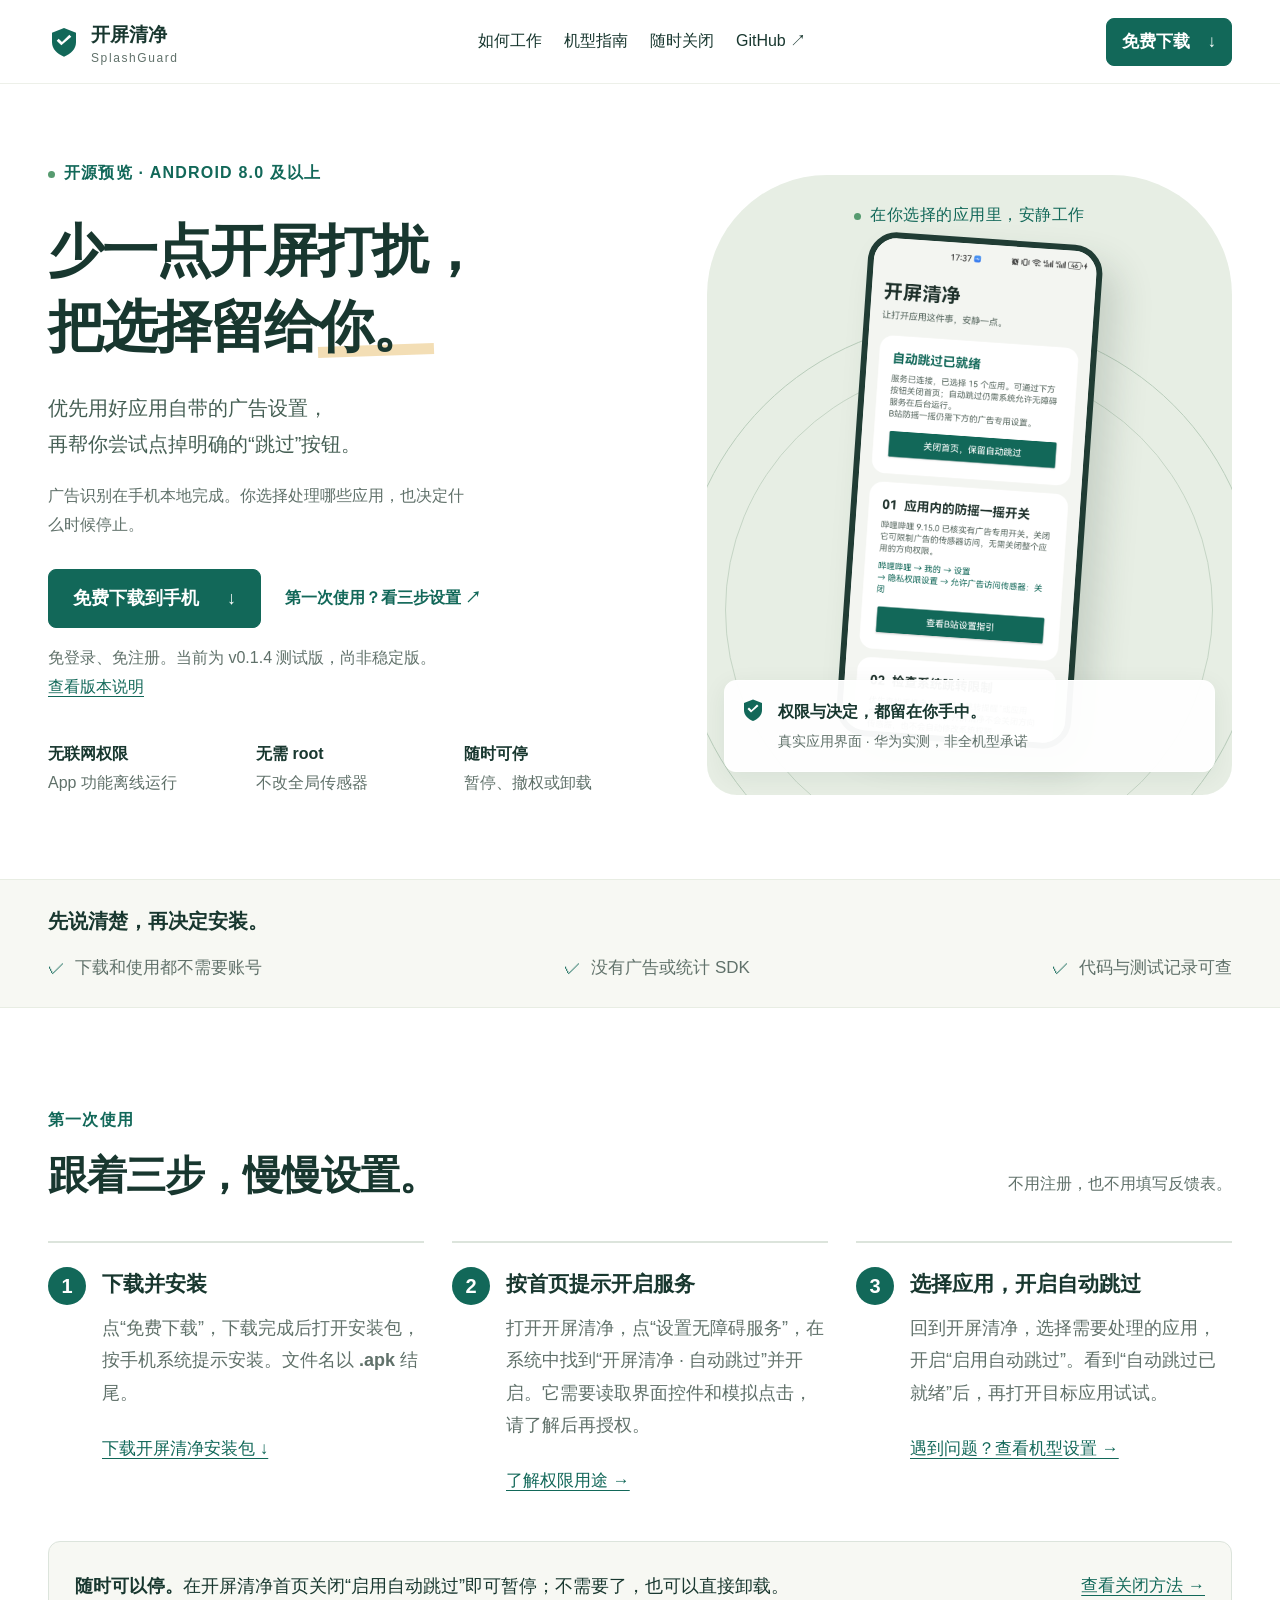
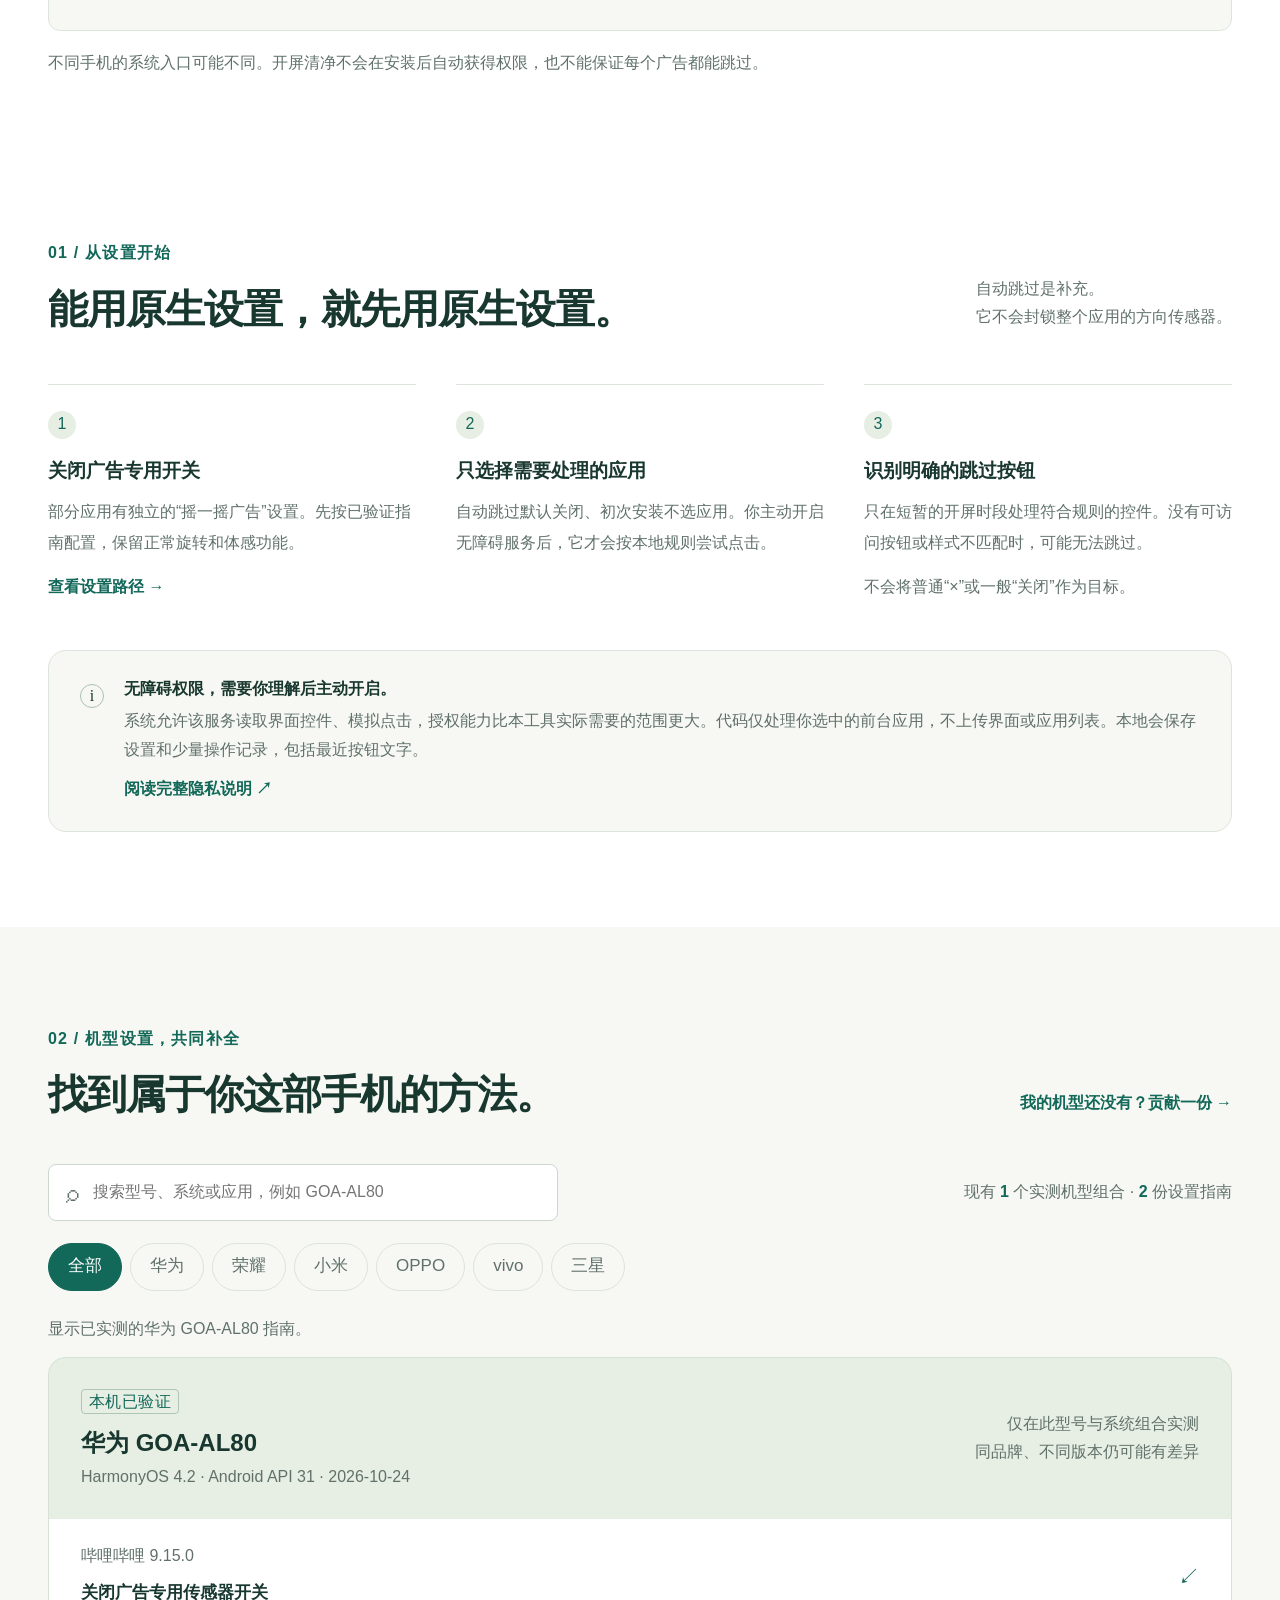
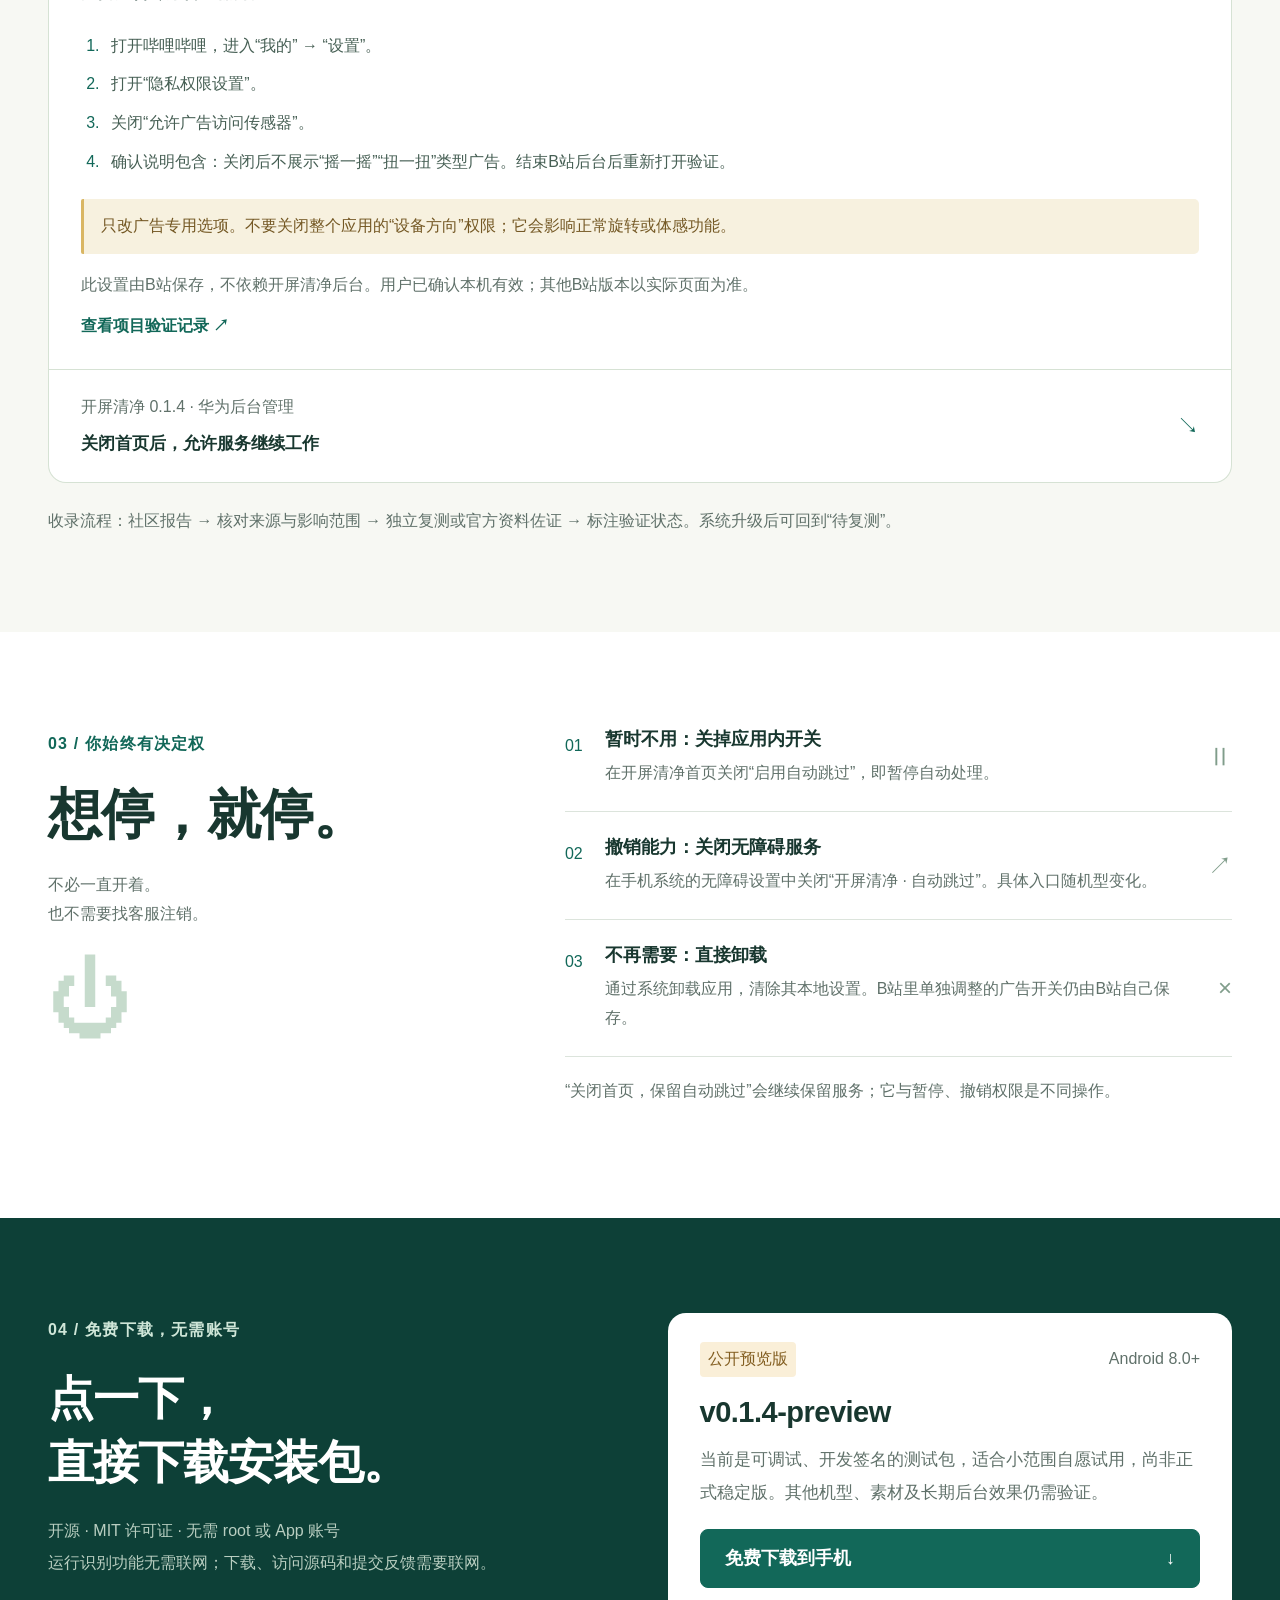
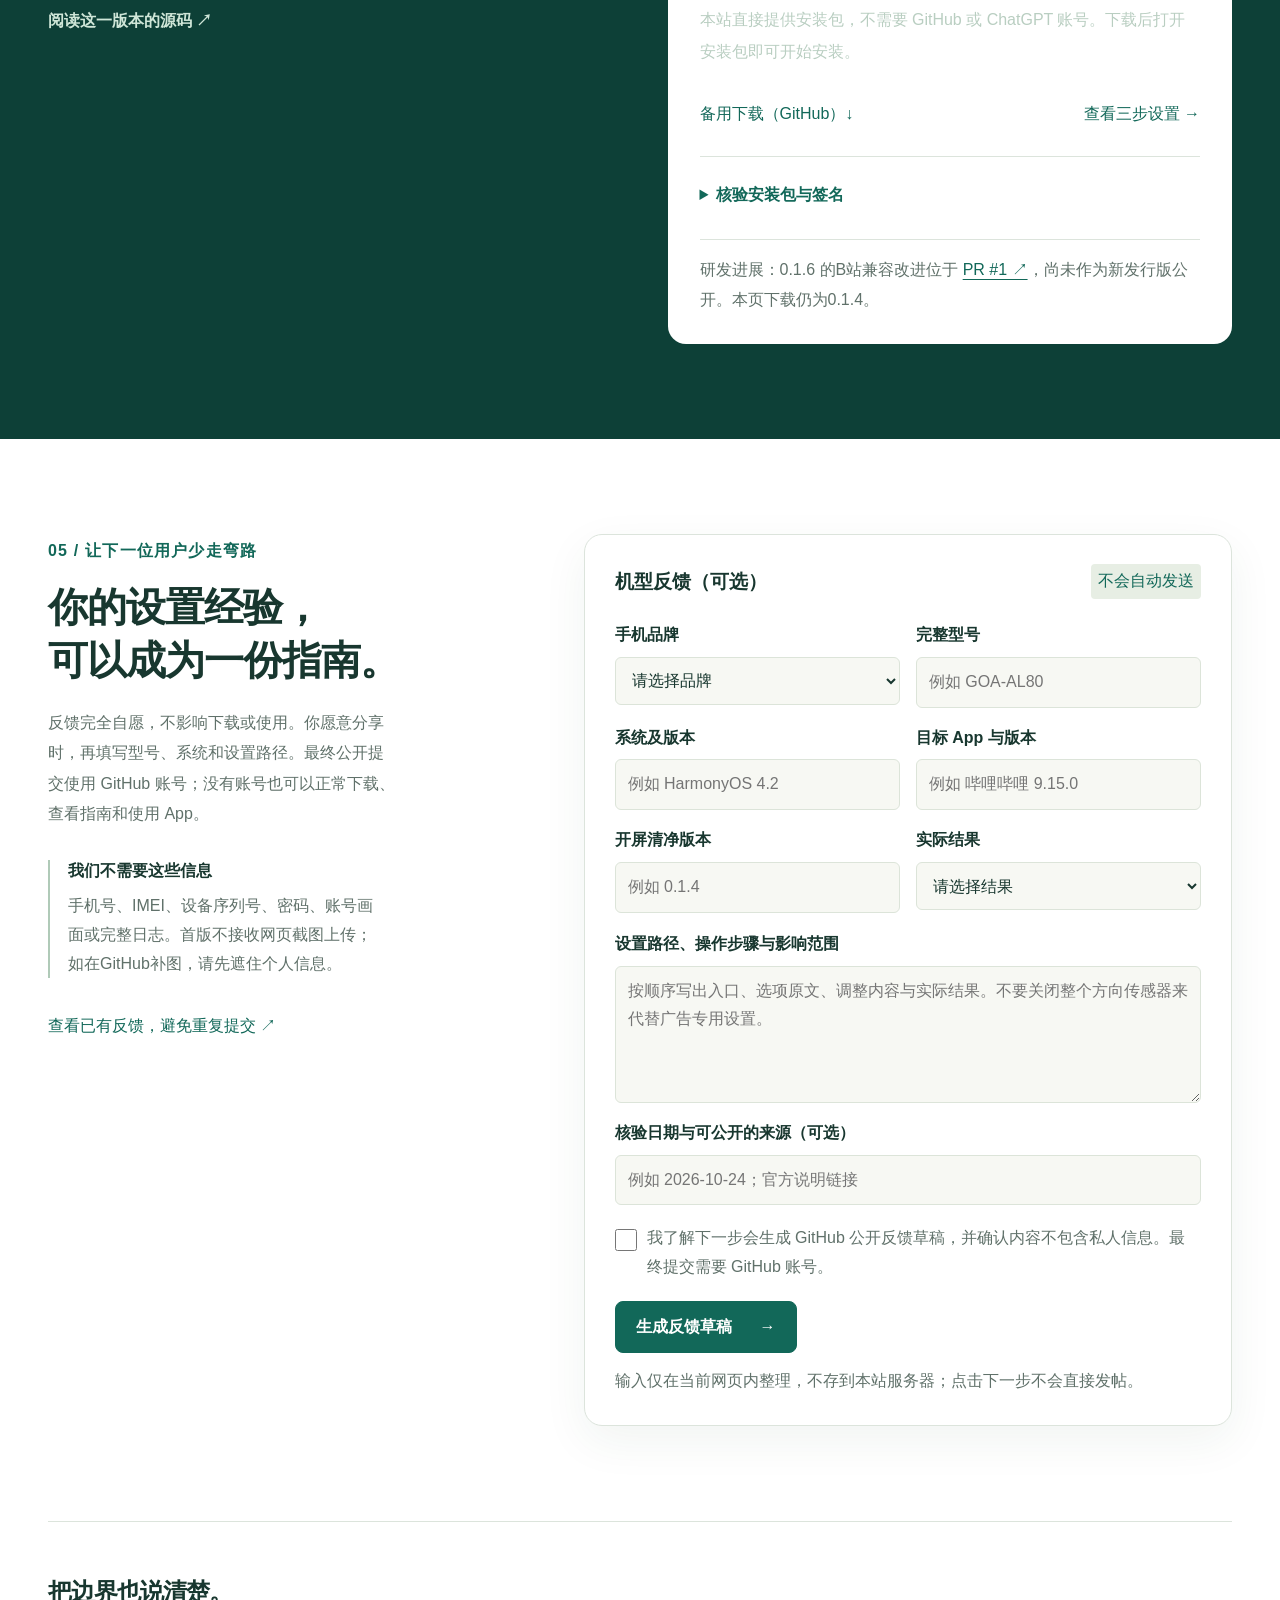
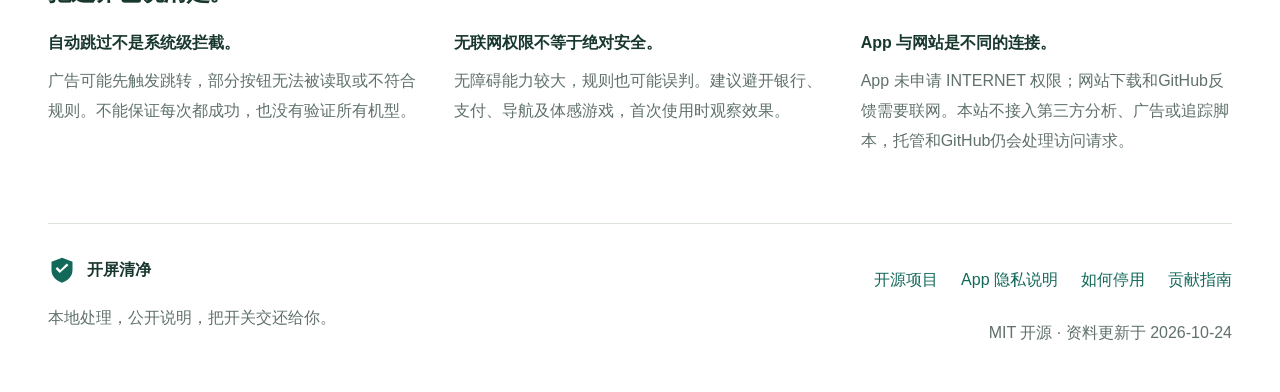
==== splashguard/index.html @ 08594da9 "Add SplashGuard download site with direct APK download" ====
<!doctype html>
<html lang="zh-CN">
<head>
  <meta charset="utf-8">
  <meta name="viewport" content="width=device-width, initial-scale=1">
  <link rel="canonical" href="https://zhengxiuyuanustc-cmd.github.io/xiuyuanzheng.github.io/splashguard/">
  <meta property="og:url" content="https://zhengxiuyuanustc-cmd.github.io/xiuyuanzheng.github.io/splashguard/">
  <meta name="theme-color" content="#126859">

  <meta property="og:title" content="开屏清净 · 少一点开屏打扰">
  <meta name="description" content="开屏清净 SplashGuard：本地运行的开源 Android 开屏广告辅助工具。下载预览版，查看权限和停用方式，分享经过验证的机型设置方法。">
  <meta http-equiv="Content-Security-Policy" content="default-src 'self'; script-src 'self'; style-src 'self'; img-src 'self' data:; connect-src 'none'; form-action 'none'; base-uri 'none'; object-src 'none'">
  <title>开屏清净 · 少一点开屏打扰</title>
  <link rel="icon" href="assets/shield.svg" type="image/svg+xml">
  <link rel="stylesheet" href="styles.css">
  <script src="app.js" defer></script>
</head>
<body>
  <a class="skip-link" href="#main">跳到正文</a>
  <header class="header">
    <a class="brand" href="#" aria-label="开屏清净首页"><img src="assets/shield.svg" width="32" height="32" alt=""><span>开屏清净<small>SplashGuard</small></span></a>
    <nav aria-label="主导航"><a href="#how">如何工作</a><a href="#guides">机型指南</a><a href="#control">随时关闭</a><a href="https://github.com/zhengxiuyuanustc-cmd/SplashGuard" target="_blank" rel="noopener noreferrer">GitHub ↗</a></nav>
    <a class="button small" href="downloads/SplashGuard-0.1.4-preview.apk" download>免费下载 <span aria-hidden="true">↓</span></a>
  </header>
  <main id="main">
    <section class="hero wrap" aria-labelledby="hero-title">
      <div class="hero-copy">
        <span class="eyebrow"><span class="live-dot"></span>开源预览 · Android 8.0 及以上</span>
        <h1 id="hero-title">少一点开屏打扰，<br>把选择留给<span class="underline">你。</span></h1>
        <p class="lead">优先用好应用自带的广告设置，<br class="desktop-break">再帮你尝试点掉明确的“跳过”按钮。</p>
        <p class="hero-note">广告识别在手机本地完成。你选择处理哪些应用，也决定什么时候停止。</p>
        <div class="actions"><a class="button" href="downloads/SplashGuard-0.1.4-preview.apk" download>免费下载到手机 <span aria-hidden="true">↓</span></a><a class="text-link" href="#start">第一次使用？看三步设置 <span aria-hidden="true">↗</span></a></div>
        <p class="download-simple-note">免登录、免注册。当前为 v0.1.4 测试版，尚非稳定版。<a href="#download">查看版本说明</a></p><div class="hero-proof"><span><b>无联网权限</b>App 功能离线运行</span><span><b>无需 root</b>不改全局传感器</span><span><b>随时可停</b>暂停、撤权或卸载</span></div>
      </div>
      <div class="hero-visual">
        <div class="visual-orbit" aria-hidden="true"></div>
        <div class="visual-label"><span class="live-dot"></span>在你选择的应用里，安静工作</div>
        <div class="phone"><img src="assets/app-home.png" width="1200" height="2652" alt="开屏清净0.1.4实机首页，显示自动跳过已就绪，以及关闭首页、保留自动跳过按钮" fetchpriority="high"></div>
        <div class="visual-caption"><img src="assets/shield.svg" width="24" height="24" alt=""><div><b>权限与决定，都留在你手中。</b><span>真实应用界面 · 华为实测，非全机型承诺</span></div></div>
      </div>
    </section>

    <section class="intro-strip"><div class="wrap strip-inner"><p>先说清楚，再决定安装。</p><span>下载和使用都不需要账号</span><span>没有广告或统计 SDK</span><span>代码与测试记录可查</span></div></section>


    <section id="start" class="section wrap quick-start" aria-labelledby="start-title">
      <div class="section-head"><div><span class="eyebrow">第一次使用</span><h2 id="start-title">跟着三步，慢慢设置。</h2></div><p>不用注册，也不用填写反馈表。</p></div>
      <ol class="start-steps">
        <li><span class="start-number" aria-hidden="true">1</span><div><h3>下载并安装</h3><p>点“免费下载”，下载完成后打开安装包，按手机系统提示安装。文件名以 <strong>.apk</strong> 结尾。</p><a href="downloads/SplashGuard-0.1.4-preview.apk" download>下载开屏清净安装包 ↓</a></div></li>
        <li><span class="start-number" aria-hidden="true">2</span><div><h3>按首页提示开启服务</h3><p>打开开屏清净，点“设置无障碍服务”，在系统中找到“开屏清净 · 自动跳过”并开启。它需要读取界面控件和模拟点击，请了解后再授权。</p><a href="#how">了解权限用途 →</a></div></li>
        <li><span class="start-number" aria-hidden="true">3</span><div><h3>选择应用，开启自动跳过</h3><p>回到开屏清净，选择需要处理的应用，开启“启用自动跳过”。看到“自动跳过已就绪”后，再打开目标应用试试。</p><a href="#guides">遇到问题？查看机型设置 →</a></div></li>
      </ol>
      <div class="start-help"><p><b>随时可以停。</b>在开屏清净首页关闭“启用自动跳过”即可暂停；不需要了，也可以直接卸载。</p><a href="#control">查看关闭方法 →</a></div>
      <p class="subtle">不同手机的系统入口可能不同。开屏清净不会在安装后自动获得权限，也不能保证每个广告都能跳过。</p>
    </section>

    <section id="how" class="section wrap" aria-labelledby="how-title">
      <div class="section-head"><div><span class="eyebrow">01 / 从设置开始</span><h2 id="how-title">能用原生设置，就先用原生设置。</h2></div><p>自动跳过是补充。<br>它不会封锁整个应用的方向传感器。</p></div>
      <div class="steps">
        <article><span class="step-number">1</span><h3>关闭广告专用开关</h3><p>部分应用有独立的“摇一摇广告”设置。先按已验证指南配置，保留正常旋转和体感功能。</p><a href="#guides">查看设置路径 →</a></article>
        <article><span class="step-number">2</span><h3>只选择需要处理的应用</h3><p>自动跳过默认关闭、初次安装不选应用。你主动开启无障碍服务后，它才会按本地规则尝试点击。</p></article>
        <article><span class="step-number">3</span><h3>识别明确的跳过按钮</h3><p>只在短暂的开屏时段处理符合规则的控件。没有可访问按钮或样式不匹配时，可能无法跳过。</p><span class="subtle">不会将普通“×”或一般“关闭”作为目标。</span></article>
      </div>
      <div class="permission-note"><span class="note-symbol" aria-hidden="true">i</span><div><h3>无障碍权限，需要你理解后主动开启。</h3><p>系统允许该服务读取界面控件、模拟点击，授权能力比本工具实际需要的范围更大。代码仅处理你选中的前台应用，不上传界面或应用列表。本地会保存设置和少量操作记录，包括最近按钮文字。</p><a href="https://github.com/zhengxiuyuanustc-cmd/SplashGuard/blob/v0.1.4-preview/PRIVACY.md" target="_blank" rel="noopener noreferrer">阅读完整隐私说明 ↗</a></div></div>
    </section>

    <section id="guides" class="guide-section section" aria-labelledby="guide-title"><div class="wrap">
      <div class="section-head"><div><span class="eyebrow">02 / 机型设置，共同补全</span><h2 id="guide-title">找到属于你这部手机的方法。</h2></div><a class="text-link" href="#contribute">我的机型还没有？贡献一份 →</a></div>
      <div class="guide-toolbar"><label class="search"><span aria-hidden="true">⌕</span><input id="guide-search" type="search" placeholder="搜索型号、系统或应用，例如 GOA-AL80" aria-label="搜索机型指南"></label><span class="guide-count">现有 <b>1</b> 个实测机型组合 · <b>2</b> 份设置指南</span></div>
      <div class="brand-filters" role="group" aria-label="按品牌筛选"><button class="filter active" type="button" data-brand="全部" aria-pressed="true">全部</button><button class="filter" type="button" data-brand="华为" aria-pressed="false">华为</button><button class="filter" type="button" data-brand="荣耀" aria-pressed="false">荣耀</button><button class="filter" type="button" data-brand="小米" aria-pressed="false">小米</button><button class="filter" type="button" data-brand="OPPO" aria-pressed="false">OPPO</button><button class="filter" type="button" data-brand="vivo" aria-pressed="false">vivo</button><button class="filter" type="button" data-brand="三星" aria-pressed="false">三星</button></div>
      <p id="guide-status" class="result-status" aria-live="polite">显示已实测的华为 GOA-AL80 指南。</p>
      <div id="guide-results">
        <div class="device-header"><div><span class="verified">本机已验证</span><h3>华为 GOA-AL80</h3><p>HarmonyOS 4.2 · Android API 31 · 2026-10-24</p></div><span class="device-note">仅在此型号与系统组合实测<br>同品牌、不同版本仍可能有差异</span></div>
        <details class="guide" open><summary><span><small>哔哩哔哩 9.15.0</small><b>关闭广告专用传感器开关</b></span><span class="summary-arrow" aria-hidden="true">↘</span></summary><div class="guide-body"><ol class="path-list"><li>打开哔哩哔哩，进入“我的” → “设置”。</li><li>打开“隐私权限设置”。</li><li>关闭“允许广告访问传感器”。</li><li>确认说明包含：关闭后不展示“摇一摇”“扭一扭”类型广告。结束B站后台后重新打开验证。</li></ol><div class="guide-tip">只改广告专用选项。不要关闭整个应用的“设备方向”权限；它会影响正常旋转或体感功能。</div><p class="subtle">此设置由B站保存，不依赖开屏清净后台。用户已确认本机有效；其他B站版本以实际页面为准。</p><a href="https://github.com/zhengxiuyuanustc-cmd/SplashGuard/blob/v0.1.4-preview/TESTING.md" target="_blank" rel="noopener noreferrer">查看项目验证记录 ↗</a></div></details>
        <details class="guide"><summary><span><small>开屏清净 0.1.4 · 华为后台管理</small><b>关闭首页后，允许服务继续工作</b></span><span class="summary-arrow" aria-hidden="true">↘</span></summary><div class="guide-body"><ol class="path-list"><li>在系统设置搜索“应用启动管理”（英文系统为 Launch manager）。</li><li>找到“开屏清净”，关闭“自动管理”。</li><li>同时允许“自启动”“关联启动”“后台活动”，保存。</li><li>返回开屏清净，确认无障碍服务已连接、已选应用，显示“自动跳过已就绪”。</li><li>使用“关闭首页，保留自动跳过”，再打开目标应用实测。</li></ol><div class="guide-tip">仅针对开屏清净调整。打开设置页面不代表配置完成；请检查状态并实际验证。</div><p class="subtle">本机已有划掉卡片后的知乎广告提前跳过记录。强行停止、一键清理、重启、长期省电及其他机型不在此结论内。系统关闭了无障碍服务后，需要本人重新开启。</p><a href="https://consumer.huawei.com/cn/support/content/zh-cn00410039/" target="_blank" rel="noopener noreferrer">华为官方后台说明 ↗</a></div></details>
      </div>
      <div id="guide-empty" class="empty-state" hidden><div class="empty-mark" aria-hidden="true">＋</div><h3>这部手机的指南，正在征集中。</h3><p>仍可免登录下载试用，设置入口可能不同。目前没有匹配的已复核记录；有经验的用户可以自愿分享方法。</p><a id="empty-contribute" class="button secondary" href="#contribute">分享我的设置方法 →</a></div>
      <p class="guide-legend">收录流程：社区报告 → 核对来源与影响范围 → 独立复测或官方资料佐证 → 标注验证状态。系统升级后可回到“待复测”。</p>
    </div></section>

    <section id="control" class="section wrap control-section" aria-labelledby="control-title"><div class="control-heading"><span class="eyebrow">03 / 你始终有决定权</span><h2 id="control-title">想停，就停。</h2><p>不必一直开着。<br>也不需要找客服注销。</p><span class="control-symbol" aria-hidden="true">⏻</span></div><div class="control-rows"><article><span>01</span><div><h3>暂时不用：关掉应用内开关</h3><p>在开屏清净首页关闭“启用自动跳过”，即暂停自动处理。</p></div><b aria-hidden="true">Ⅱ</b></article><article><span>02</span><div><h3>撤销能力：关闭无障碍服务</h3><p>在手机系统的无障碍设置中关闭“开屏清净 · 自动跳过”。具体入口随机型变化。</p></div><b aria-hidden="true">↗</b></article><article><span>03</span><div><h3>不再需要：直接卸载</h3><p>通过系统卸载应用，清除其本地设置。B站里单独调整的广告开关仍由B站自己保存。</p></div><b aria-hidden="true">×</b></article><p class="subtle">“关闭首页，保留自动跳过”会继续保留服务；它与暂停、撤销权限是不同操作。</p></div></section>

    <section id="download" class="section download-section"><div class="wrap download-layout"><div><span class="eyebrow light">04 / 免费下载，无需账号</span><h2>点一下，<br>直接下载安装包。</h2><p>开源 · MIT 许可证 · 无需 root 或 App 账号<br>运行识别功能无需联网；下载、访问源码和提交反馈需要联网。</p><a class="text-link light" href="https://github.com/zhengxiuyuanustc-cmd/SplashGuard/tree/v0.1.4-preview" target="_blank" rel="noopener noreferrer">阅读这一版本的源码 ↗</a></div><div class="download-panel"><div class="version-line"><span class="preview-badge">公开预览版</span><span>Android 8.0+</span></div><h3>v0.1.4-preview</h3><p class="release-warning">当前是可调试、开发签名的测试包，适合小范围自愿试用，尚非正式稳定版。其他机型、素材及长期后台效果仍需验证。</p><a class="button download-button" href="downloads/SplashGuard-0.1.4-preview.apk" download>免费下载到手机 <span aria-hidden="true">↓</span></a><p class="direct-download-note">本站直接提供安装包，不需要 GitHub 或 ChatGPT 账号。下载后打开安装包即可开始安装。</p><div class="download-links"><a href="https://github.com/zhengxiuyuanustc-cmd/SplashGuard/releases/download/v0.1.4-preview/SplashGuard-0.1.4-preview.apk">备用下载（GitHub）↓</a><a href="#start">查看三步设置 →</a></div><details class="hash-details"><summary>核验安装包与签名</summary><p>APK SHA-256</p><code id="apk-hash">873cdc37097de7cd39531aacda0cc4e3d06083d6a3cc9f2721e5320e968cb553</code><button class="copy-link" id="copy-hash" type="button">复制 APK 校验值</button><p>开发签名证书 SHA-256 指纹</p><code>48bba90fb630f2b95d30fe7d3420dd7e884fefbaac842f0416424ba42d2517c4</code><p class="subtle">校验值用于确认文件一致，不是安全认证。本站安装包与项目GitHub发行附件完全一致。<a href="downloads/SHA256SUMS.txt" download>下载校验文件</a>。</p></details><p class="release-progress">研发进展：0.1.6 的B站兼容改进位于 <a href="https://github.com/zhengxiuyuanustc-cmd/SplashGuard/pull/1" target="_blank" rel="noopener noreferrer">PR #1 ↗</a>，尚未作为新发行版公开。本页下载仍为0.1.4。</p></div></div></section>

    <section id="contribute" class="section wrap contribute-section"><div class="contribute-intro"><span class="eyebrow">05 / 让下一位用户少走弯路</span><h2>你的设置经验，<br>可以成为一份指南。</h2><p>反馈完全自愿，不影响下载或使用。你愿意分享时，再填写型号、系统和设置路径。最终公开提交使用 GitHub 账号；没有账号也可以正常下载、查看指南和使用 App。</p><div class="contribution-boundary"><h3>我们不需要这些信息</h3><p>手机号、IMEI、设备序列号、密码、账号画面或完整日志。首版不接收网页截图上传；如在GitHub补图，请先遮住个人信息。</p></div><a href="https://github.com/zhengxiuyuanustc-cmd/SplashGuard/issues" target="_blank" rel="noopener noreferrer">查看已有反馈，避免重复提交 ↗</a></div><form id="contribution-form" class="contribution-form"><div class="form-top"><h3>机型反馈（可选）</h3><span>不会自动发送</span></div><div class="form-grid"><label>手机品牌<select name="brand" id="contribution-brand" required><option value="">请选择品牌</option><option>华为</option><option>荣耀</option><option>小米</option><option>OPPO</option><option>vivo</option><option>三星</option><option>其他</option></select></label><label>完整型号<input name="model" maxlength="80" placeholder="例如 GOA-AL80" required></label><label>系统及版本<input name="system" maxlength="100" placeholder="例如 HarmonyOS 4.2" required></label><label>目标 App 与版本<input name="target" maxlength="120" placeholder="例如 哔哩哔哩 9.15.0" required></label><label>开屏清净版本<input name="version" maxlength="40" placeholder="例如 0.1.4" required></label><label>实际结果<select name="result" required><option value="">请选择结果</option><option>已出现广告，提前自动跳过</option><option>已出现广告，未自动跳过</option><option>未出现广告，效果待验证</option><option>仅核对了设置入口</option><option>开启或后台运行遇到问题</option></select></label></div><label>设置路径、操作步骤与影响范围<textarea name="steps" rows="4" maxlength="1800" placeholder="按顺序写出入口、选项原文、调整内容与实际结果。不要关闭整个方向传感器来代替广告专用设置。" required></textarea></label><label>核验日期与可公开的来源（可选）<input name="source" maxlength="500" placeholder="例如 2026-10-24；官方说明链接"></label><label class="check-label"><input type="checkbox" name="consent" required><span>我了解下一步会生成 GitHub 公开反馈草稿，并确认内容不包含私人信息。最终提交需要 GitHub 账号。</span></label><button class="button" type="submit">生成反馈草稿 <span aria-hidden="true">→</span></button><p class="subtle">输入仅在当前网页内整理，不存到本站服务器；点击下一步不会直接发帖。</p><div id="draft-result" class="draft-result" hidden><h4>草稿已生成，请先检查。</h4><textarea id="draft-text" rows="9" readonly aria-label="生成的反馈草稿"></textarea><div class="actions"><button id="copy-draft" class="button secondary" type="button">复制草稿</button><a id="github-draft" class="text-link" target="_blank" rel="noopener noreferrer">前往 GitHub 预览并提交 ↗</a></div><p class="subtle" id="draft-transport-note">生成草稿只在本页进行。点击前往GitHub时，草稿会随链接发送给GitHub，并可能保留在浏览历史；只有在GitHub确认提交后，才发布为公开Issue。社区报告需经复核才收录为本站指南。</p></div></form></section>

    <section class="wrap limits-section"><h2>把边界也说清楚。</h2><div class="limits-grid"><p><b>自动跳过不是系统级拦截。</b>广告可能先触发跳转，部分按钮无法被读取或不符合规则。不能保证每次都成功，也没有验证所有机型。</p><p><b>无联网权限不等于绝对安全。</b>无障碍能力较大，规则也可能误判。建议避开银行、支付、导航及体感游戏，首次使用时观察效果。</p><p><b>App 与网站是不同的连接。</b>App 未申请 INTERNET 权限；网站下载和GitHub反馈需要联网。本站不接入第三方分析、广告或追踪脚本，托管和GitHub仍会处理访问请求。</p></div></section>
  </main>
  <footer class="footer wrap"><div><a class="brand" href="#"><img src="assets/shield.svg" width="28" height="28" alt=""><span>开屏清净</span></a><p>本地处理，公开说明，把开关交还给你。</p></div><div class="footer-links"><a href="https://github.com/zhengxiuyuanustc-cmd/SplashGuard" target="_blank" rel="noopener noreferrer">开源项目</a><a href="https://github.com/zhengxiuyuanustc-cmd/SplashGuard/blob/v0.1.4-preview/PRIVACY.md" target="_blank" rel="noopener noreferrer">App 隐私说明</a><a href="#control">如何停用</a><a href="#contribute">贡献指南</a><small>MIT 开源 · 资料更新于 2026-10-24</small></div></footer>
  <div id="toast" class="toast" role="status" aria-live="polite"></div>
</body>
</html>
---- splashguard/styles.css ----
@charset "UTF-8";
:root{--ink:#18372f;--muted:#60716a;--green:#126859;--forest:#0d4037;--cream:#f7f8f3;--line:#dce4dc;--mint:#e7eee4;--orange:#edb85c;--radius:18px;--shadow:0 20px 65px #0a3b2520}
*{box-sizing:border-box}html{scroll-behavior:smooth;scroll-padding-top:100px}body{margin:0;color:var(--ink);background:#fff;font:18px/1.8 -apple-system,BlinkMacSystemFont,"Segoe UI","Microsoft YaHei",sans-serif;-webkit-font-smoothing:antialiased}a{color:var(--green);text-underline-offset:4px}button,input,select,textarea{font:inherit}button,a,input,textarea,select{-webkit-tap-highlight-color:transparent}button{cursor:pointer}img{display:block;max-width:100%;height:auto}h1,h2,h3,h4,p{margin-top:0}h1,h2,h3,h4{line-height:1.35}h1{font-size:clamp(36px,4.4vw,62px);font-weight:750;letter-spacing:-2px;margin:25px 0}h2{font-size:clamp(28px,3.1vw,40px);letter-spacing:-1px;margin:14px 0 20px}h3{font-size:20px;margin:10px 0 14px}p{margin-bottom:18px}.wrap{max-width:1200px;width:calc(100% - 96px);margin-inline:auto}.section{padding-block:95px}.eyebrow{font-size:16px;font-weight:650;letter-spacing:1.2px;text-transform:uppercase;color:var(--green)}.light{color:#cfe6d8!important}.subtle{color:var(--muted);font-size:16px;line-height:1.8}.button{display:inline-flex;align-items:center;justify-content:center;gap:28px;background:var(--green);color:white;border:1px solid var(--green);padding:14px 24px;border-radius:8px;text-decoration:none;font-weight:650;line-height:1.6;transition:background .18s,transform .18s}.button:hover{background:var(--forest);transform:translateY(-1px)}.button.small{padding:9px 15px;font-size:16px;gap:18px}.button.secondary{background:transparent;color:var(--green);border-color:#adc6b9}.button.secondary:hover{background:#eaf2eb}.text-link{font-size:16px;font-weight:600;text-decoration:none}.text-link:hover{text-decoration:underline}.actions{display:flex;align-items:center;gap:24px;flex-wrap:wrap}.skip-link{position:fixed;top:-100px;left:20px;background:white;z-index:100;padding:10px 20px}.skip-link:focus{top:10px}:focus-visible{outline:3px solid var(--orange);outline-offset:4px}section{scroll-margin-top:20px}[hidden]{display:none!important}
.header{height:84px;display:flex;align-items:center;justify-content:space-between;gap:24px;padding-inline:48px;background:#ffffffed;border-bottom:1px solid #edf0e9;position:sticky;top:0;z-index:20;backdrop-filter:blur(16px)}.brand{display:inline-flex;align-items:center;gap:11px;text-decoration:none;color:var(--ink);font-weight:750;font-size:19px;white-space:nowrap}.brand small{display:block;font-size:16px;font-weight:500;letter-spacing:1.6px;line-height:1.1;color:var(--muted)}.header nav{display:flex;gap:32px}.header nav a{font-size:16px;color:var(--ink);text-decoration:none}.header nav a:hover{color:var(--green)}
.hero{min-height:750px;padding-block:72px 65px;display:grid;grid-template-columns:1.15fr 1fr;gap:55px;align-items:center}.hero-copy{padding-bottom:16px}.live-dot{display:inline-block;width:7px;height:7px;border-radius:50%;background:#579b70;margin-right:9px}.underline{position:relative;white-space:nowrap;z-index:0}.underline:after{content:"";position:absolute;left:0;bottom:2px;right:-8px;height:11px;background:#e7bd6c80;z-index:-1;transform:rotate(-2deg)}.lead{font-size:20px;line-height:1.8;color:#455f54;margin-bottom:20px}.hero-note{font-size:16px;color:var(--muted);max-width:430px;margin-bottom:29px}.hero-proof{display:flex;gap:29px;margin-top:39px}.hero-proof span{font-size:16px;color:var(--muted);line-height:1.8}.hero-proof b{display:block;color:var(--ink);font-size:16px;white-space:nowrap}.hero-visual{position:relative;min-height:585px;border-radius:120px 120px 30px 30px;background:var(--mint);display:flex;align-items:flex-start;justify-content:center;isolation:isolate;overflow:hidden}.visual-orbit{position:absolute;width:580px;height:580px;border:1px solid #b9cdbb;border-radius:50%;top:145px;left:50%;transform:translateX(-50%);z-index:-1}.visual-orbit:after{content:"";position:absolute;inset:45px;border:1px solid #c5d5c5;border-radius:50%}.visual-label{position:absolute;top:26px;left:0;right:0;text-align:center;font-size:16px;letter-spacing:.5px;color:var(--green)}.phone{width:235px;margin-top:63px;transform:rotate(4deg);border:6px solid #203c34;border-radius:29px;overflow:hidden;box-shadow:18px 18px 35px #2843362b;background:#f3f5f1}.phone img{width:100%;height:auto}.visual-caption{position:absolute;bottom:23px;left:17px;right:17px;background:#fffffff5;box-shadow:0 6px 24px #123c3012;padding:17px 16px;border:1px solid #fff;display:flex;align-items:center;gap:13px;border-radius:12px}.visual-caption b{font-size:16px;display:block}.visual-caption span{font-size:16px;color:var(--muted);display:block;margin-top:2px}.intro-strip{background:var(--cream);border-block:1px solid #e8ede3}.strip-inner{display:flex;align-items:center;justify-content:space-between;gap:25px;padding-block:23px}.strip-inner p{font-size:16px;font-weight:650;margin:0}.strip-inner>span{font-size:16px;color:var(--muted)}.strip-inner>span:before{content:"✓";color:var(--green);margin-right:10px}
.section-head{display:flex;justify-content:space-between;align-items:flex-end;gap:40px;margin-bottom:33px}.section-head h2{margin-bottom:0}.section-head>p{color:var(--muted);font-size:16px;margin:0 0 4px;flex-shrink:0}.section-head>.text-link{margin-bottom:4px}.steps{display:grid;grid-template-columns:repeat(3,1fr);gap:40px;margin:48px 0}.steps article{border-top:1px solid var(--line);padding-top:22px}.step-number{font-size:16px;color:var(--green);background:var(--mint);border-radius:50%;width:28px;height:28px;display:inline-flex;align-items:center;justify-content:center}.steps h3{margin-top:18px;font-size:19px}.steps p{font-size:16px;color:var(--muted);line-height:1.9;margin-bottom:12px}.steps a,.permission-note a{font-size:16px;text-decoration:none;font-weight:600}.permission-note{display:flex;gap:20px;padding:27px 31px;border:1px solid var(--line);border-radius:var(--radius);background:var(--cream)}.note-symbol{display:flex;align-items:center;justify-content:center;font-family:Georgia,serif;border:1px solid #a9c0b2;border-radius:50%;height:24px;min-width:24px;margin-top:6px;font-size:16px}.permission-note h3{font-size:16px;margin:0 0 7px}.permission-note p{font-size:16px;color:var(--muted);margin-bottom:7px}
.guide-section{background:var(--cream)}.guide-toolbar{display:flex;align-items:center;justify-content:space-between;gap:30px;margin-top:42px}.search{display:flex;align-items:center;gap:12px;background:#fff;border:1px solid #cbd8ce;border-radius:8px;padding:12px 17px;width:510px;max-width:100%}.search>span{font-size:25px;line-height:1;color:var(--muted)}.search input{border:0;background:none;min-width:0;width:100%;outline:none;font-size:16px;color:var(--ink)}.guide-count{font-size:16px;color:var(--muted)}.guide-count b{color:var(--green)}.brand-filters{display:flex;gap:8px;flex-wrap:wrap;margin:22px 0 24px}.filter{border:1px solid #dce4dc;border-radius:30px;background:transparent;padding:6px 19px;font-size:16px;color:var(--muted)}.filter.active{background:var(--green);border-color:var(--green);color:white}.filter:not(.active):hover{background:#e3ebe0}.result-status{font-size:16px;color:var(--muted);margin:0 0 13px}.device-header{background:var(--mint);padding:27px 32px;border-radius:var(--radius) var(--radius) 0 0;display:flex;justify-content:space-between;align-items:center;gap:24px;border:1px solid #d6e2d4;border-bottom:none}.verified{font-size:16px;letter-spacing:.4px;color:var(--green);border:1px solid #aec7b2;border-radius:4px;padding:3px 7px}.device-header h3{margin:10px 0 4px;font-size:24px}.device-header p{margin:0;font-size:16px;color:var(--muted)}.device-note{font-size:16px;color:var(--muted);text-align:right}.guide{background:white;border:1px solid #d6e2d4;border-top:0}.guide:last-child{border-radius:0 0 var(--radius) var(--radius);overflow:hidden}.guide summary{display:flex;justify-content:space-between;gap:20px;align-items:center;padding:23px 32px;list-style:none;cursor:pointer}.guide summary::-webkit-details-marker{display:none}.guide summary small{font-size:16px;color:var(--muted);display:block;margin-bottom:5px}.guide summary b{font-size:17px;font-weight:600}.summary-arrow{font-size:22px;color:var(--green);transition:transform .2s}.guide[open] .summary-arrow{transform:rotate(90deg)}.guide-body{padding:0 32px 27px}.guide-body>a{font-size:16px;font-weight:600;text-decoration:none}.path-list{padding-left:23px;margin:0 0 22px}.path-list li{padding-left:7px;margin-bottom:10px;font-size:16px;color:#465f54}.path-list li::marker{color:var(--green);font-size:16px}.guide-tip{font-size:16px;background:#f7f1df;color:#745824;border-left:3px solid #d9b663;padding:13px 17px;margin:10px 0 17px;border-radius:2px 5px 5px 2px}.guide-body>.subtle{margin-bottom:10px}.guide-legend{margin:23px 0 0;color:var(--muted);font-size:16px;line-height:1.9}.empty-state{text-align:center;background:#fff;border:1px dashed #b9cdbb;border-radius:var(--radius);padding:50px 20px}.empty-mark{color:#91b5a1;font-size:40px;line-height:1;margin-bottom:22px}.empty-state h3{font-size:22px}.empty-state p{font-size:16px;color:var(--muted)}.empty-state .button{font-size:16px;margin-top:10px}
.control-section{display:grid;grid-template-columns:1fr 1.6fr;gap:100px}.control-heading h2{font-size:54px;margin-top:19px}.control-heading p{font-size:16px;color:var(--muted)}.control-symbol{display:block;color:#c6dbcc;font-size:84px;line-height:1;margin-top:29px}.control-rows article{display:flex;align-items:center;gap:22px;border-bottom:1px solid var(--line);padding:23px 0}.control-rows article:first-child{padding-top:0}.control-rows article>span{font-size:16px;color:var(--green);align-self:flex-start;padding-top:5px}.control-rows article>div{flex:1}.control-rows h3{font-size:18px;margin:0 0 8px}.control-rows article p{color:var(--muted);font-size:16px;margin:0}.control-rows article>b{font-size:24px;font-weight:400;color:#809d8b}.control-rows>.subtle{margin-top:20px;font-size:16px}
.download-section{background:var(--forest);color:white}.download-layout{display:grid;grid-template-columns:1fr 1fr;gap:100px;align-items:start}.download-layout>div>h2{font-size:46px;line-height:1.4;margin-block:20px}.download-layout>div>p{font-size:16px;color:#b9cec1;line-height:2;margin-bottom:25px}.download-panel{background:#fff;color:var(--ink);border-radius:var(--radius);padding:29px 32px}.version-line{display:flex;align-items:center;justify-content:space-between;gap:10px;font-size:16px;color:var(--muted)}.preview-badge{font-size:16px;padding:3px 8px;background:#faefd8;color:#825d20;border-radius:4px}.download-panel h3{font-size:29px;letter-spacing:-.5px;margin:16px 0 12px}.download-panel .release-warning{font-size:16px;color:var(--muted);line-height:1.9;margin-bottom:20px}.download-button{width:100%;justify-content:space-between;font-size:16px}.download-links{display:flex;justify-content:space-between;gap:16px;margin-block:14px 19px}.download-links a{font-size:16px;text-decoration:none}.hash-details{border-top:1px solid var(--line);padding-top:14px;font-size:16px}.hash-details summary{cursor:pointer;color:var(--green);font-weight:600}.hash-details p{margin:13px 0 7px}.hash-details code{overflow-wrap:anywhere;line-height:1.8;display:block;background:var(--cream);padding:9px 12px;border-radius:5px;font-size:16px;font-family:Consolas,monospace;color:#456654}.copy-link{border:0;background:none;color:var(--green);text-decoration:underline;font-size:16px;padding:8px 0}.download-panel .release-progress{font-size:16px!important;color:var(--muted)!important;margin:19px 0 0!important;padding-top:15px;border-top:1px solid var(--line);line-height:1.9!important}
.contribute-section{display:grid;grid-template-columns:.82fr 1.18fr;gap:85px;align-items:start}.contribute-intro>p{font-size:16px;color:var(--muted);max-width:350px;line-height:1.9}.contribution-boundary{border-left:2px solid #b0cab8;padding-left:18px;margin:31px 0}.contribution-boundary h3{font-size:16px;margin:0 0 10px}.contribution-boundary p{font-size:16px;color:var(--muted);max-width:310px}.contribute-intro>a{font-size:16px;text-decoration:none}.contribution-form{padding:29px 30px;border:1px solid var(--line);border-radius:var(--radius);background:#fff;box-shadow:0 15px 45px #244d3510}.form-top{display:flex;justify-content:space-between;align-items:center;gap:14px;margin-bottom:22px}.form-top h3{margin:0;font-size:19px}.form-top span{font-size:16px;color:var(--green);background:var(--mint);border-radius:4px;padding:3px 7px;white-space:nowrap}.form-grid{display:grid;grid-template-columns:1fr 1fr;gap:16px}.contribution-form label{display:block;font-size:16px;font-weight:600;margin-bottom:16px}.form-grid label{margin-bottom:0}.form-grid{margin-bottom:17px}.contribution-form input:not([type=checkbox]),.contribution-form select,.contribution-form textarea{display:block;width:100%;margin-top:7px;background:var(--cream);border:1px solid #dce4d9;padding:10px 12px;border-radius:6px;outline:none;font-size:16px;font-weight:400;color:var(--ink);min-width:0}.contribution-form input:focus,.contribution-form textarea:focus,.contribution-form select:focus{border-color:#6f9e85;box-shadow:0 0 0 3px #bad2be50}.contribution-form textarea{resize:vertical;line-height:1.8}.contribution-form .check-label{display:flex;align-items:flex-start;gap:10px;font-weight:400;line-height:1.8;color:var(--muted);margin-block:19px}.check-label input{margin:5px 0 0;width:16px;height:16px;accent-color:var(--green);flex-shrink:0}.contribution-form>.button{font-size:16px;padding:11px 20px}.contribution-form>.subtle{font-size:16px;margin:14px 0 0}.draft-result{margin-top:24px;padding-top:23px;border-top:1px solid var(--line)}.draft-result h4{font-size:16px;margin-bottom:9px}.draft-result .actions{margin-block:15px;gap:17px}.draft-result .button{font-size:16px;padding:9px 13px}.draft-result .text-link{font-size:16px}.draft-result>.subtle{font-size:16px;margin-bottom:0}.limits-section{padding-block:40px 66px;border-top:1px solid var(--line)}.limits-section h2{font-size:24px}.limits-grid{display:grid;grid-template-columns:repeat(3,1fr);gap:35px}.limits-grid p{font-size:16px;line-height:1.9;color:var(--muted);margin:0}.limits-grid b{display:block;color:var(--ink);font-size:16px;margin-bottom:7px}.footer{border-top:1px solid var(--line);padding-block:32px 42px;display:flex;justify-content:space-between;gap:40px}.footer .brand{font-size:16px}.footer p{font-size:16px;color:var(--muted);margin-top:9px}.footer-links{display:flex;flex-wrap:wrap;justify-content:flex-end;gap:13px 23px;align-items:center;max-width:420px}.footer-links>a{font-size:16px;text-decoration:none}.footer-links small{width:100%;font-size:16px;color:var(--muted);text-align:right}.toast{position:fixed;bottom:25px;left:50%;transform:translate(-50%,15px);opacity:0;pointer-events:none;background:var(--forest);color:white;padding:11px 20px;border-radius:8px;font-size:16px;z-index:50;transition:.2s;max-width:calc(100vw - 35px);text-align:center}.toast.visible{opacity:1;transform:translate(-50%,0)}
@media(min-width:1450px){.hero{min-height:800px}.hero-visual{min-height:610px}.phone{width:245px}}
@media(max-width:1050px){.wrap{width:calc(100% - 64px)}.header{padding-inline:32px}.header nav{gap:21px}.hero{gap:32px;min-height:690px;padding-top:50px}.hero h1{font-size:43px;letter-spacing:-1.7px}.hero-visual{min-height:560px}.phone{width:223px}.hero-proof{gap:18px}.hero .actions{gap:20px}.hero .text-link{font-size:16px}.section{padding-block:75px}.control-section{gap:50px}.download-layout{gap:45px}.contribute-section{gap:45px}.strip-inner>span{font-size:16px}.strip-inner p{font-size:16px}}
@media(max-width:760px){html{scroll-padding-top:80px}.wrap{width:calc(100% - 40px)}.header{height:70px;padding-inline:20px;gap:15px}.header nav{display:none}.brand{font-size:16px;gap:8px}.brand img{width:27px}.brand small{font-size:16px}.button.small{font-size:16px;padding:8px 11px;gap:12px}.hero{display:flex;flex-direction:column;gap:35px;padding-block:43px 40px;min-height:0;align-items:stretch}.hero-copy{padding:0}.hero h1{font-size:clamp(36px,8.8vw,49px);letter-spacing:-1.5px;margin-block:23px 21px}.hero .eyebrow{font-size:16px}.lead{font-size:17px;line-height:1.85}.hero-note{font-size:16px;max-width:460px;margin-bottom:24px}.hero .actions{gap:18px}.hero .button{font-size:16px;padding:13px 19px;gap:18px}.hero .text-link{font-size:16px}.hero-proof{margin-top:30px;justify-content:space-between;gap:11px;max-width:440px}.hero-proof b{font-size:16px}.hero-proof span{font-size:16px}.hero-visual{min-height:480px;max-width:480px;width:100%;margin-inline:auto;border-radius:80px 80px 22px 22px}.phone{width:196px;margin-top:55px;border-width:5px;border-radius:24px}.visual-label{font-size:16px;top:23px}.visual-caption{bottom:16px;left:13px;right:13px;padding:14px 13px}.visual-caption b{font-size:16px}.visual-caption span{font-size:16px}.visual-orbit{top:80px}.strip-inner{flex-wrap:wrap;justify-content:flex-start;gap:8px 22px;padding-block:19px}.strip-inner p{width:100%;font-size:16px;margin-bottom:4px}.strip-inner>span{font-size:16px}.strip-inner>span:before{margin-right:6px}.section{padding-block:58px}h2{font-size:28px;letter-spacing:-.5px;margin-block:12px 18px}.section-head{display:block;margin-bottom:25px}.section-head>p{margin-top:17px;font-size:16px}.section-head>.text-link{display:inline-block;margin-top:18px;font-size:16px}.steps{grid-template-columns:1fr;gap:26px;margin-block:31px}.steps article{position:relative;padding:20px 0 0 44px}.step-number{position:absolute;left:0;top:22px;width:26px;height:26px}.steps h3{margin-top:1px;font-size:18px}.steps p{font-size:16px}.permission-note{padding:22px 18px;gap:13px}.permission-note h3{font-size:16px}.permission-note p{font-size:16px}.note-symbol{min-width:21px;height:21px;font-size:16px}.guide-toolbar{display:block;margin-top:27px}.search{width:100%;padding:11px 13px}.search input{font-size:16px}.guide-count{display:block;margin-top:12px;font-size:16px}.brand-filters{gap:7px;margin-block:18px 22px}.filter{font-size:16px;padding:5px 15px}.result-status{font-size:16px}.device-header{padding:23px 21px;align-items:flex-start;gap:10px}.device-header h3{font-size:21px}.device-header p{font-size:16px}.device-note{font-size:16px;max-width:110px;line-height:1.8}.verified{font-size:16px}.guide summary{padding:20px 21px}.guide summary b{font-size:16px}.guide summary small{font-size:16px}.guide-body{padding:0 21px 23px}.path-list li{font-size:16px;line-height:1.9}.path-list{padding-left:17px}.guide-tip{font-size:16px;padding:11px 12px}.guide-body>.subtle{font-size:16px}.guide-body>a{font-size:16px}.guide-legend{font-size:16px}.control-section{grid-template-columns:1fr;gap:23px}.control-heading{position:relative}.control-heading h2{font-size:41px;margin-top:14px;margin-bottom:13px}.control-heading p{font-size:16px}.control-symbol{position:absolute;right:15px;top:45px;margin:0;font-size:67px}.control-rows article{padding:20px 0;gap:16px}.control-rows h3{font-size:16px}.control-rows article p{font-size:16px}.control-rows>.subtle{font-size:16px}.download-layout{grid-template-columns:1fr;gap:30px}.download-layout>div>h2{font-size:35px;margin-block:15px}.download-layout>div>p{font-size:16px;margin-bottom:15px}.download-panel{padding:25px 22px}.download-panel h3{font-size:27px}.download-links a{font-size:16px}.download-layout .text-link{font-size:16px}.contribute-section{grid-template-columns:1fr;gap:27px}.contribute-intro>p{font-size:16px;max-width:none}.contribute-intro h2 br{display:none}.contribution-boundary{margin-block:23px}.contribution-boundary p{max-width:none}.contribution-form{padding:23px 19px}.form-top h3{font-size:17px}.form-top span{font-size:16px}.form-grid{gap:13px}.contribution-form label{font-size:16px}.contribution-form input:not([type=checkbox]),.contribution-form select,.contribution-form textarea{font-size:16px;padding:10px}.contribution-form .check-label{font-size:16px}.limits-section{padding-block:33px 47px}.limits-section h2{font-size:23px}.limits-grid{grid-template-columns:1fr;gap:24px}.limits-grid p{font-size:16px}.limits-grid b{font-size:16px;margin-bottom:4px}.footer{flex-direction:column;gap:20px;padding-block:26px 34px}.footer p{margin-bottom:0;font-size:16px}.footer-links{justify-content:flex-start;max-width:none;gap:12px 22px}.footer-links>a{font-size:16px}.footer-links small{text-align:left;font-size:16px}}
@media(max-width:370px){.form-grid{grid-template-columns:1fr}.hero .actions{align-items:flex-start;flex-direction:column;gap:17px}.hero-proof{gap:8px}.hero-proof b{font-size:16px}.hero-proof span{font-size:16px}.device-header{display:block}.device-note{display:block;text-align:left;max-width:none;margin-top:12px}.device-note br{display:none}}
@media(prefers-reduced-motion:reduce){html{scroll-behavior:auto}*,*:before,*:after{transition:none!important;animation:none!important}}

/* Direct download and a readable first-use path for visitors of all ages. */
.button{min-height:52px;font-size:18px}.button.small{min-height:48px;font-size:17px}.header{height:auto;min-height:84px;padding-block:12px}.header nav{gap:22px}.header nav a{display:inline-flex;align-items:center;min-height:44px}.brand small{font-size:12px}.download-simple-note{font-size:16px;color:var(--muted);margin-top:16px;max-width:480px}.download-simple-note a{white-space:nowrap}.hero-proof{flex-wrap:wrap;gap:20px}.hero-proof span{flex:1;min-width:112px}.hero-visual{min-height:620px}.visual-caption{align-items:flex-start}.visual-caption span{font-size:14px}.strip-inner{flex-wrap:wrap;gap:14px 28px}.strip-inner p{width:100%;font-size:20px}.strip-inner>span{font-size:17px}.quick-start{padding-bottom:45px}.start-steps{list-style:none;padding:0;margin:38px 0;display:grid;grid-template-columns:repeat(3,1fr);gap:28px}.start-steps li{display:flex;gap:16px;align-items:flex-start;border-top:2px solid var(--line);padding-top:24px}.start-number{flex-shrink:0;display:flex;justify-content:center;align-items:center;width:38px;height:38px;border-radius:50%;color:white;background:var(--green);font-weight:700;font-size:20px}.start-steps h3{font-size:21px;margin:3px 0 14px}.start-steps p{font-size:18px;color:var(--muted)}.start-steps a,.start-help a{font-size:17px;display:inline-flex;align-items:center;min-height:44px}.start-help{background:var(--cream);border:1px solid var(--line);border-radius:12px;padding:22px 26px;display:flex;align-items:center;justify-content:space-between;gap:24px}.start-help p{margin:0;max-width:760px}.start-help a{flex-shrink:0}.quick-start>.subtle{margin-top:18px}.direct-download-note{font-size:17px;color:var(--muted);margin-top:16px}.download-panel .release-warning{font-size:17px}.download-panel .release-progress{font-size:16px!important}.download-links{flex-wrap:wrap}.download-links a{font-size:16px;display:inline-flex;align-items:center;min-height:44px}.guide summary{min-height:64px}.filter{min-height:48px;font-size:17px}.copy-link{min-height:44px}.hash-details summary{padding-block:10px;min-height:44px}.hash-details code{font-size:14px}.footer-links>a{min-height:44px;display:inline-flex;align-items:center}.contribution-form input:not([type=checkbox]),.contribution-form select{min-height:48px}.check-label input{width:22px;height:22px}.form-top{flex-wrap:wrap}.device-note{max-width:230px}.download-layout{gap:55px}.contribution-form{overflow-wrap:anywhere}
@media(max-width:1100px){.header nav{display:none}.start-steps{grid-template-columns:1fr;gap:18px}.start-steps li{padding-top:20px}.hero-proof{gap:16px}.hero-visual{min-height:620px}.download-layout{gap:32px}.section-head{flex-wrap:wrap}.guide-toolbar{flex-wrap:wrap}}
@media(max-width:760px){body{font-size:18px}.header{min-height:76px;padding-inline:16px;gap:12px}.header .brand{font-size:17px}.header .button{font-size:17px;padding:10px 14px;gap:10px}.hero .button{font-size:19px;min-height:56px;padding:14px 22px}.hero .text-link{font-size:18px;min-height:44px;display:inline-flex;align-items:center}.hero .actions{gap:12px}.hero-note,.lead{font-size:18px}.hero-proof span{font-size:16px}.hero-proof b{font-size:18px}.hero-visual{min-height:535px}.visual-caption b{font-size:16px}.visual-caption span{font-size:14px}.visual-label{font-size:14px}.hero .eyebrow{font-size:16px;letter-spacing:0}.strip-inner>span{font-size:17px}.start-help{display:block;padding:20px}.start-help a{margin-top:10px}.start-steps{margin-block:28px}.start-steps li{gap:14px}.start-steps h3{font-size:21px}.start-steps p{font-size:18px}.steps p,.permission-note p,.path-list li,.guide-tip,.control-rows article p,.limits-grid p{font-size:18px}.permission-note h3,.control-rows h3{font-size:20px}.form-grid{grid-template-columns:1fr}.device-header{display:block}.device-note{display:block;max-width:none;text-align:left;margin-top:12px}.device-note br{display:none}.guide summary b{font-size:19px}.guide summary small{font-size:16px}.download-layout .text-link{font-size:17px}.download-button{font-size:19px;min-height:58px}.download-panel .release-warning{font-size:17px}.contribute-intro>p,.contribution-form label{font-size:17px}.contribution-form>.button{font-size:18px;min-height:52px}.footer-links{gap:10px 24px}.section-head>p{font-size:17px}.search input{font-size:16px}.filter{padding:8px 18px}.hero h1{letter-spacing:-1px}}
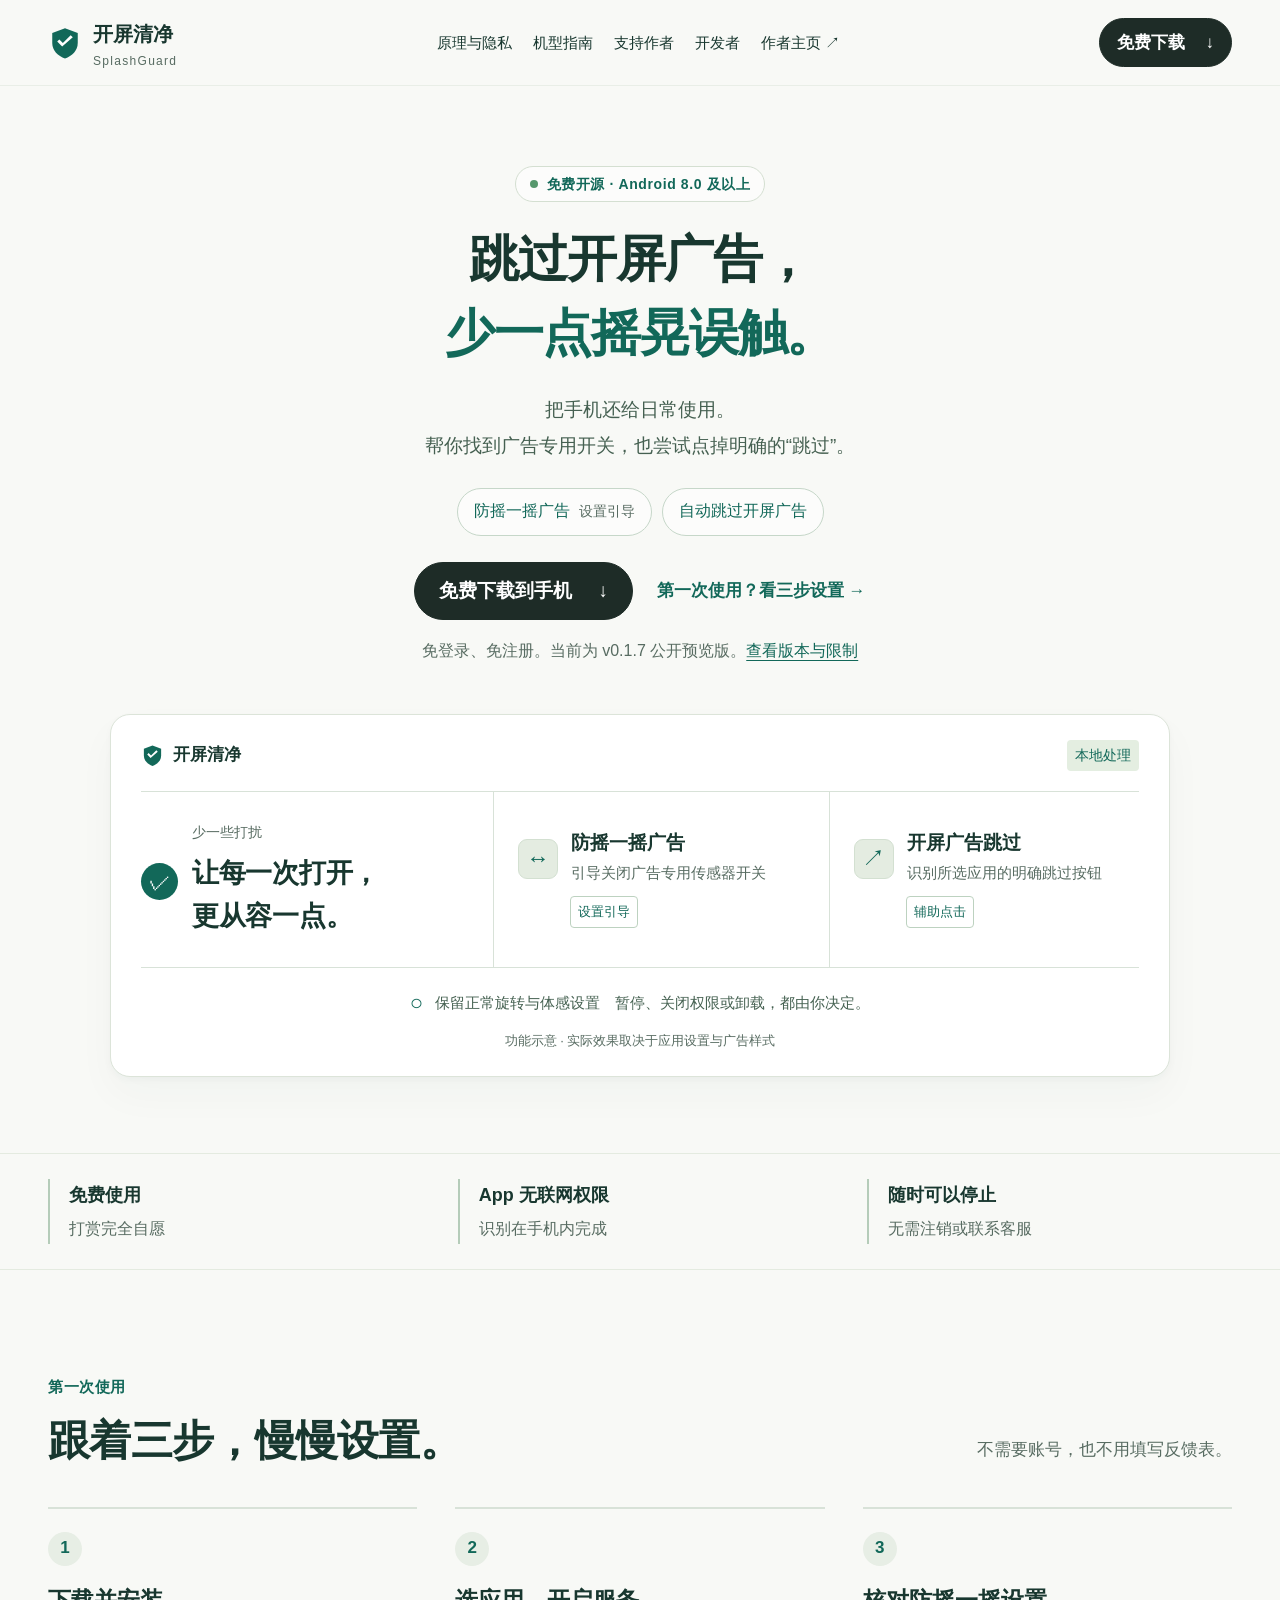
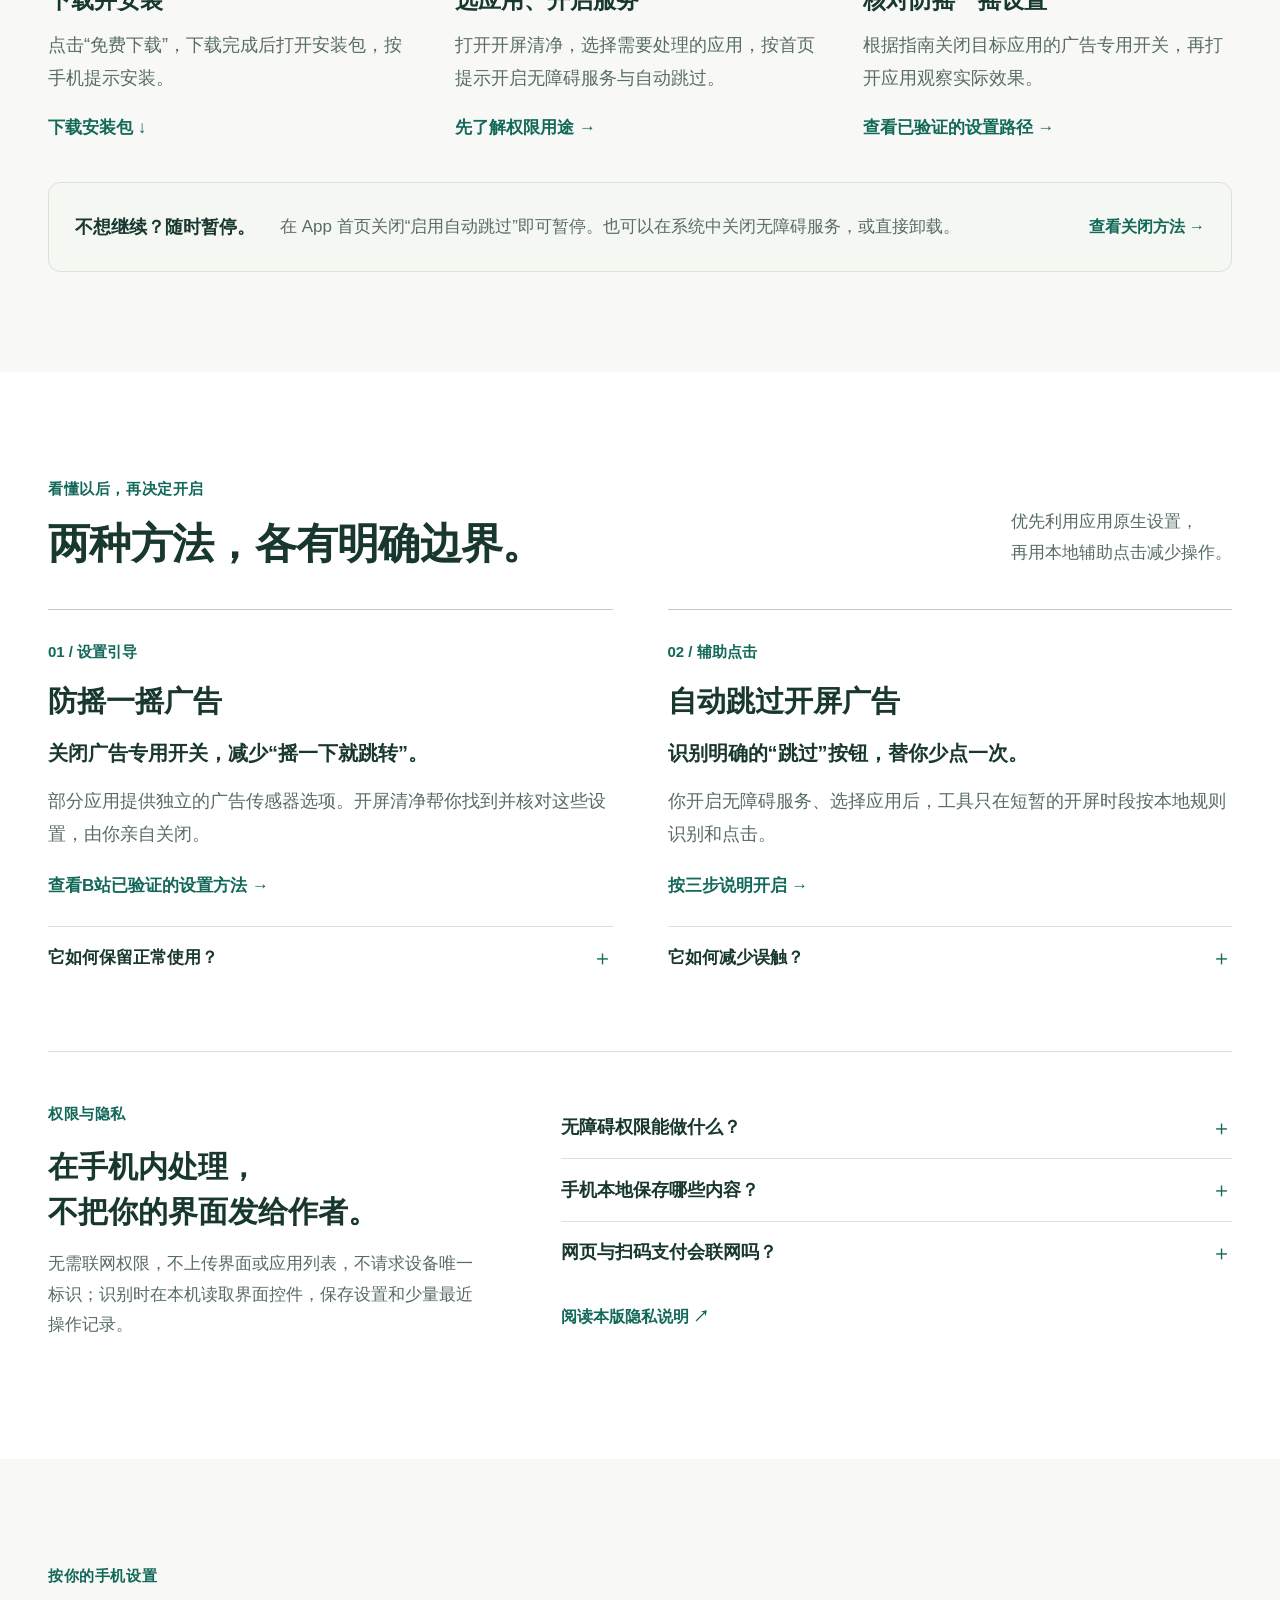
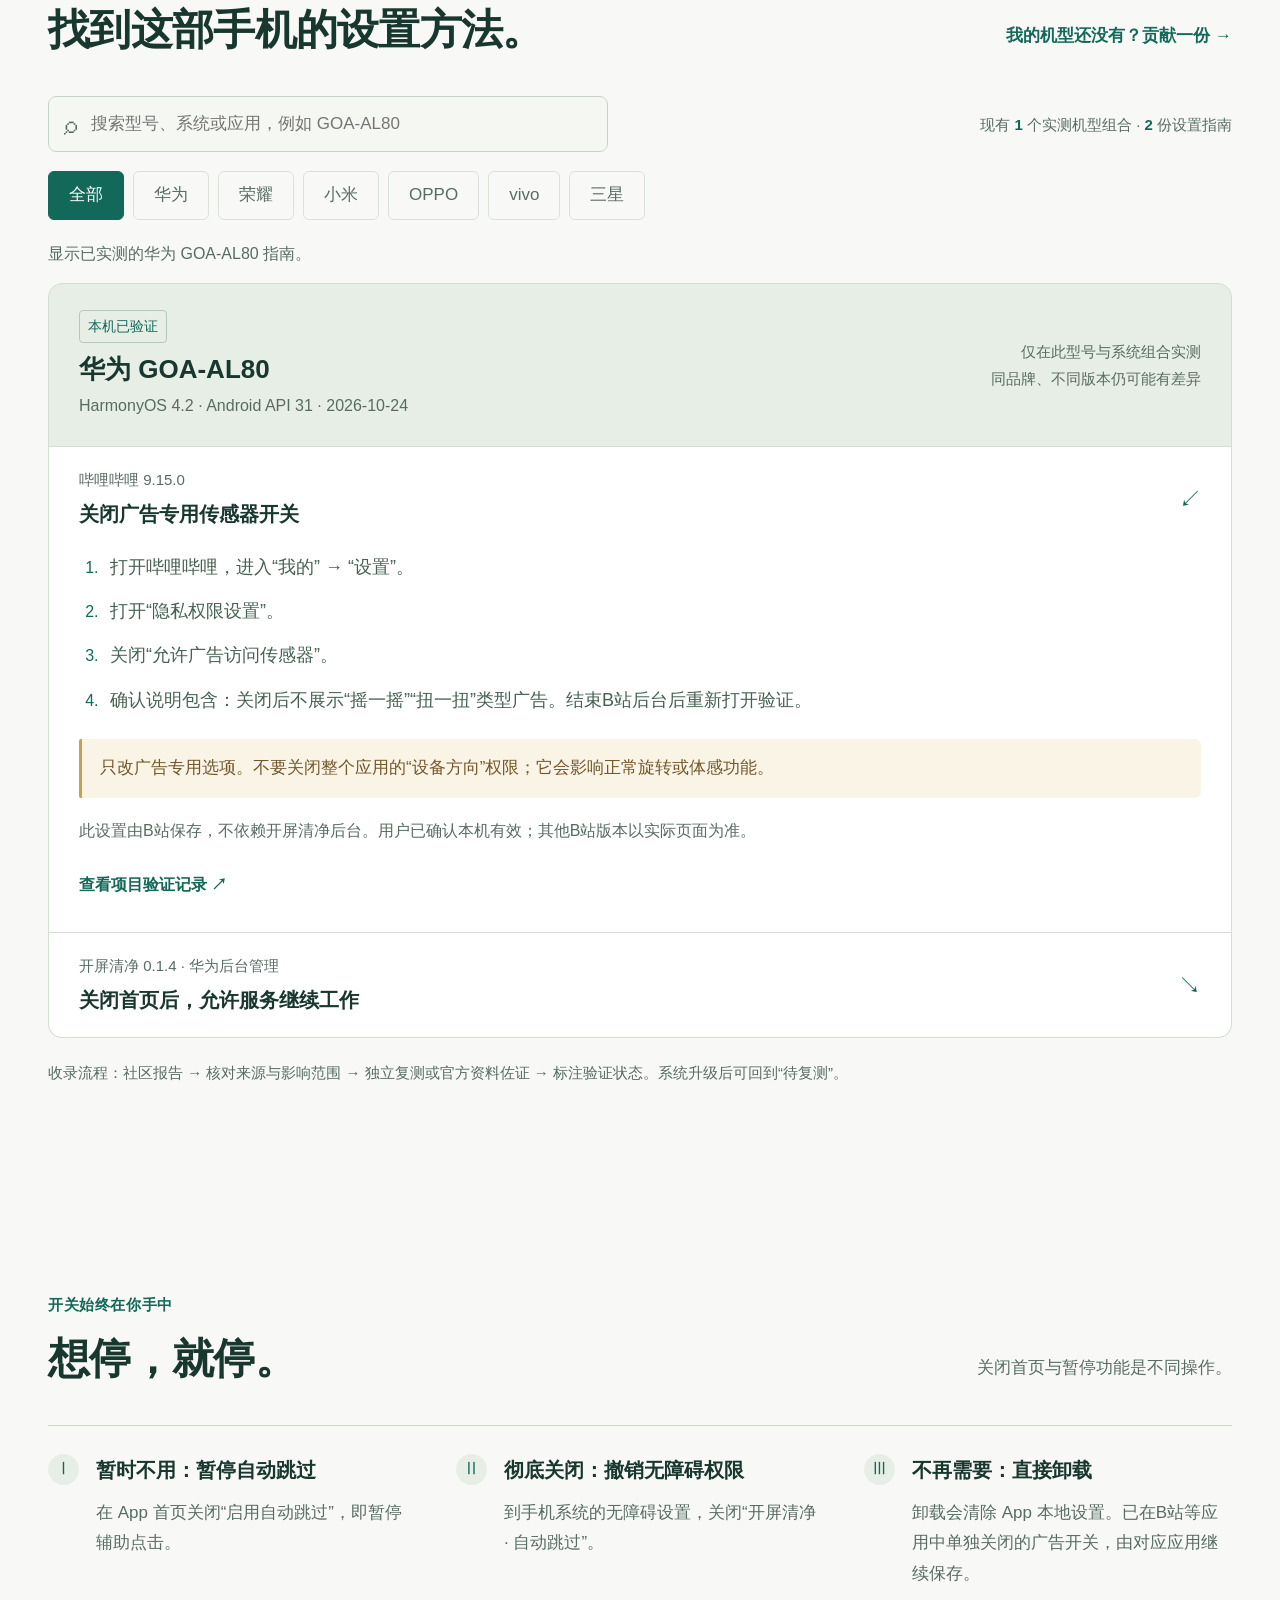
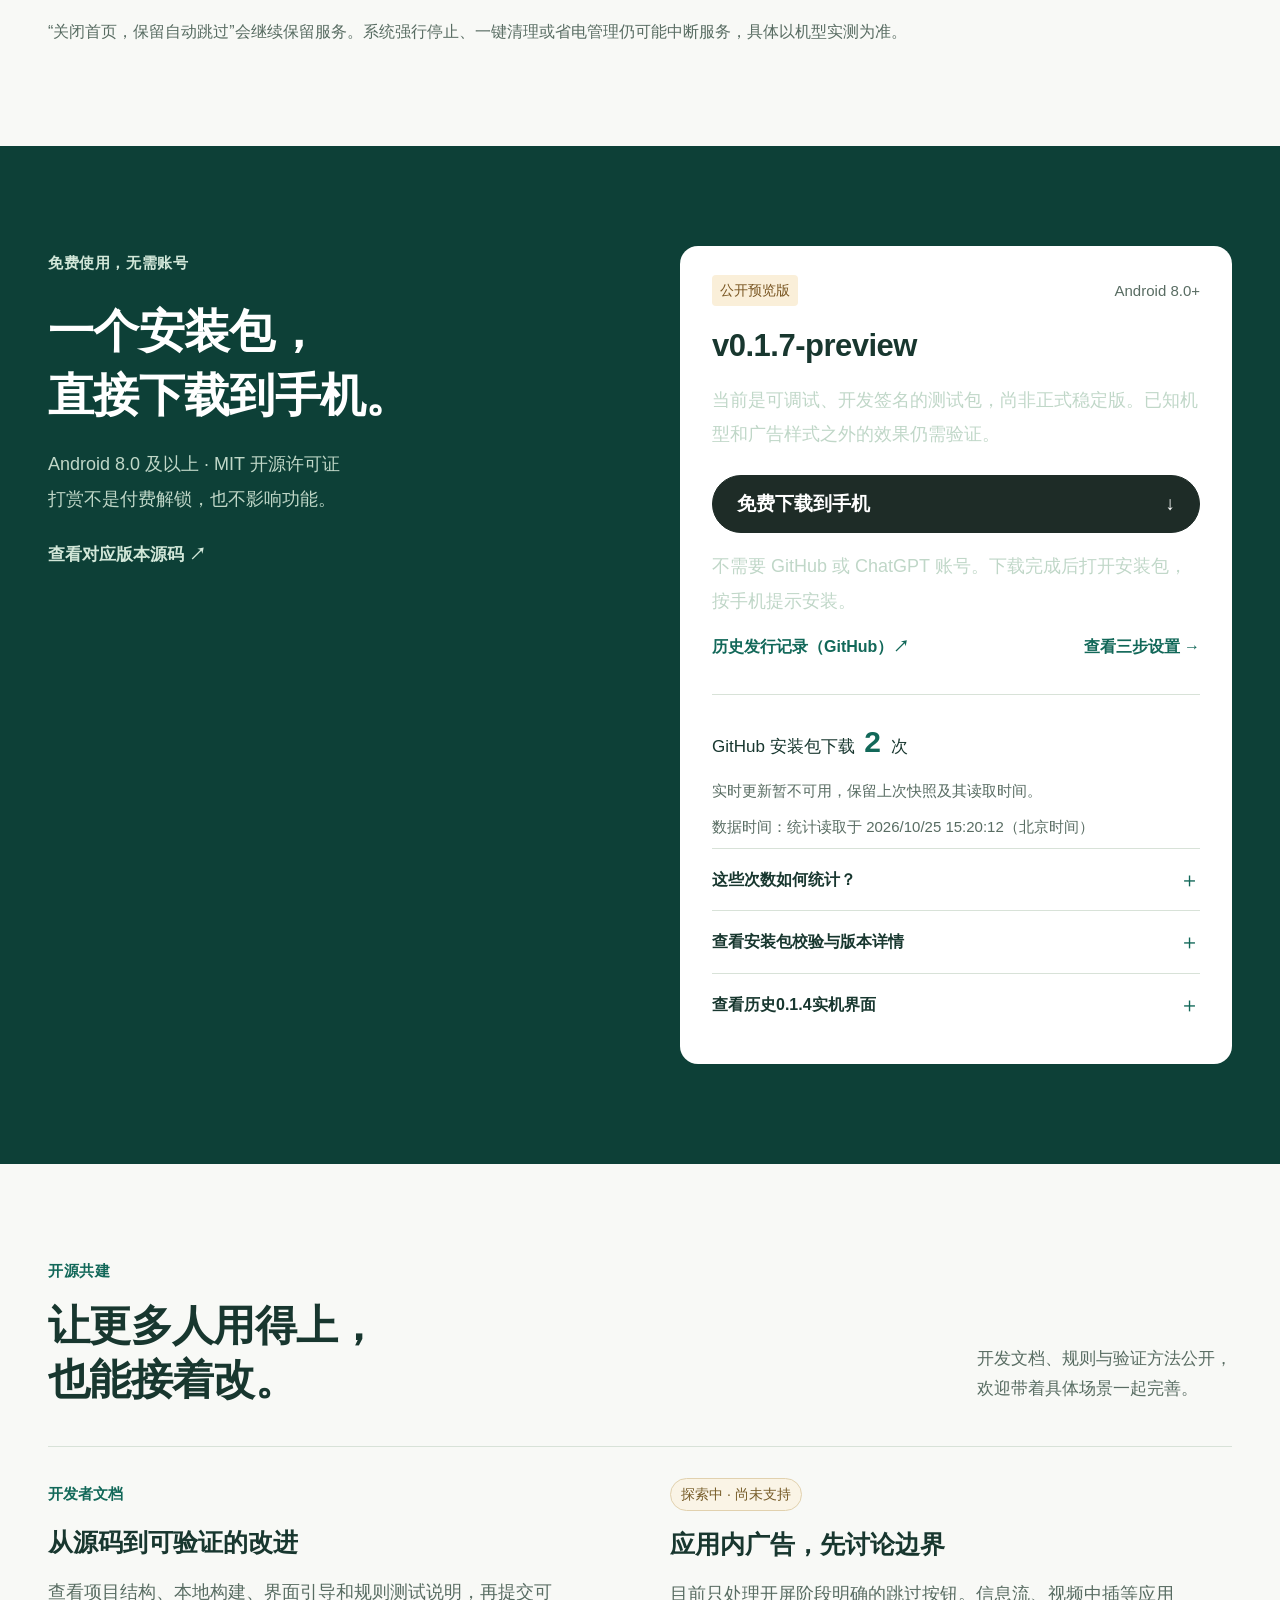
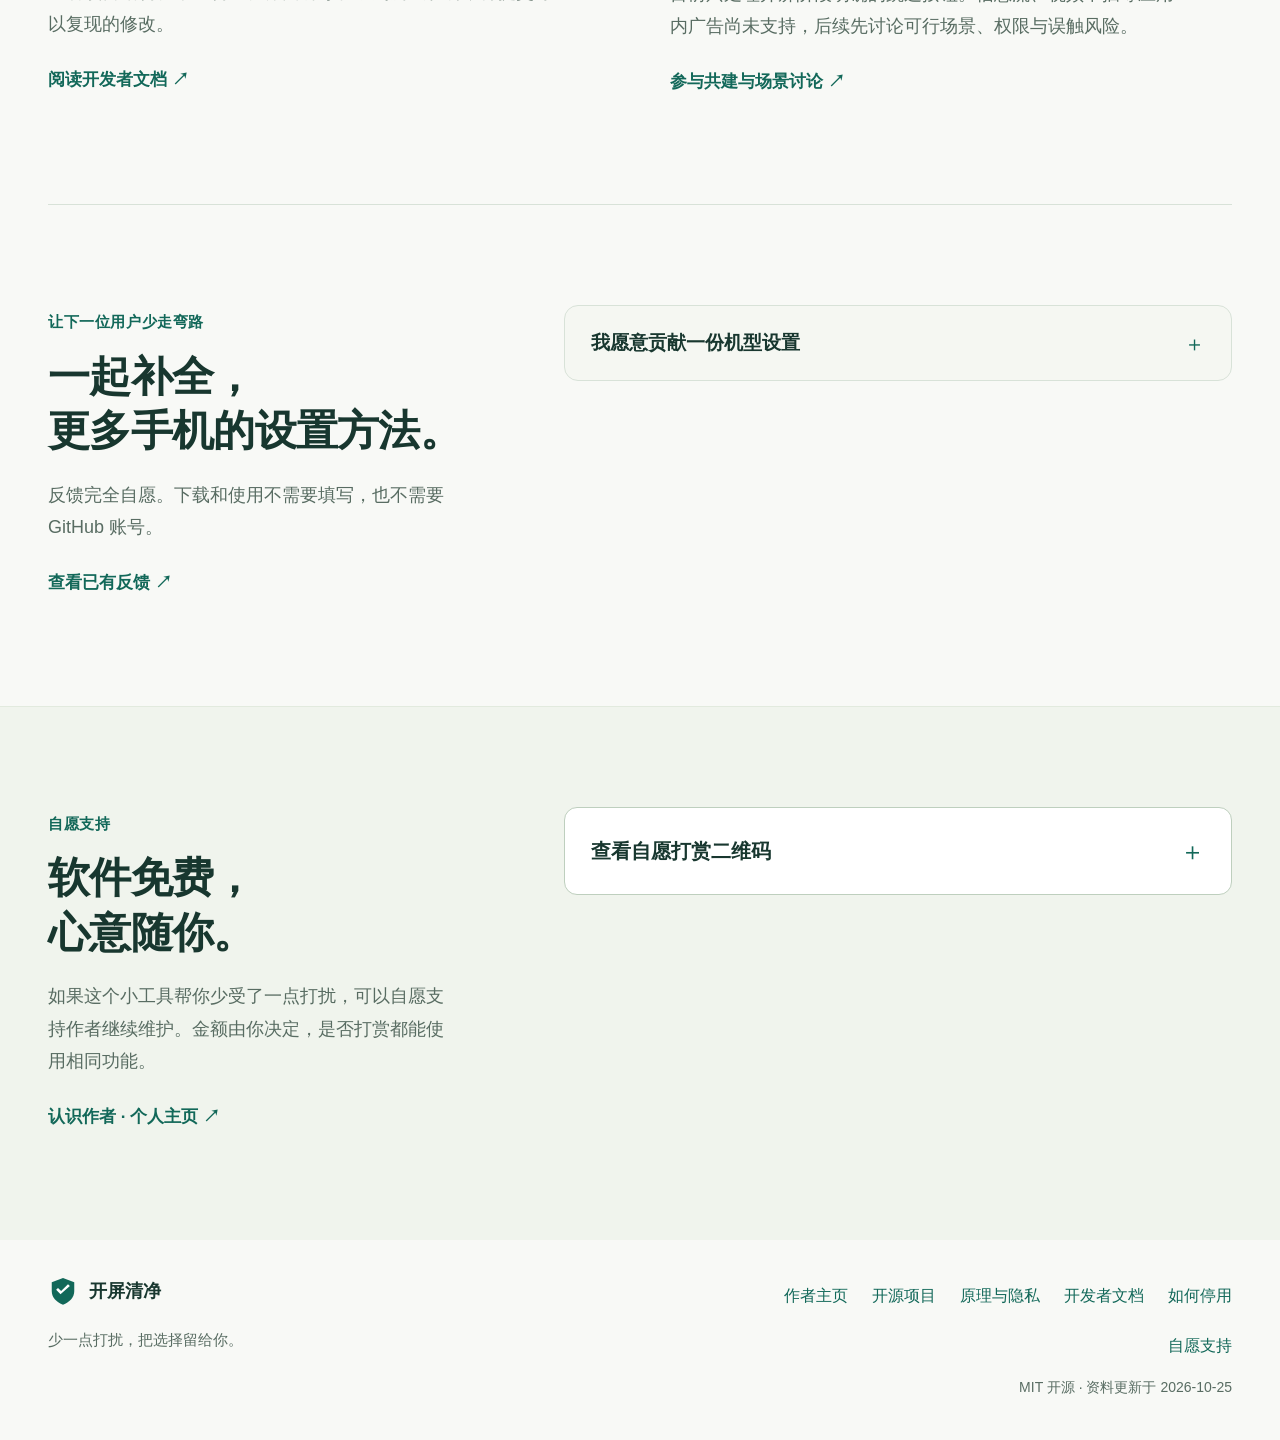
==== commit 21ad356f: "Publish accessible SplashGuard guide, 0.1.7 preview and public download counts" ====
--- a/splashguard/index.html
+++ b/splashguard/index.html
@@ -1,92 +1,96 @@
-<!doctype html>
-<html lang="zh-CN">
-<head>
-  <meta charset="utf-8">
-  <meta name="viewport" content="width=device-width, initial-scale=1">
+<!doctype html>
+<html lang="zh-CN">
+<head>
+  <meta charset="utf-8">
+  <meta name="viewport" content="width=device-width, initial-scale=1">
+  <meta name="theme-color" content="#126859">
   <link rel="canonical" href="https://zhengxiuyuanustc-cmd.github.io/xiuyuanzheng.github.io/splashguard/">
   <meta property="og:url" content="https://zhengxiuyuanustc-cmd.github.io/xiuyuanzheng.github.io/splashguard/">
-  <meta name="theme-color" content="#126859">
+  <meta property="og:title" content="开屏清净 · 跳过开屏广告，减少摇晃误触">
+  <meta name="description" content="免费开源的安卓开屏广告辅助工具：自动跳过明确的广告按钮，提供防摇一摇广告设置引导。本地处理、无需账号，随时可暂停。">
+  <meta http-equiv="Content-Security-Policy" content="default-src 'self'; script-src 'self'; style-src 'self'; img-src 'self' data:; connect-src 'self' https://api.github.com; form-action 'none'; base-uri 'none'; object-src 'none'">
+  <title>开屏清净 · 跳过开屏广告，减少摇晃误触</title>
+  <link rel="icon" href="assets/shield.svg" type="image/svg+xml">
+  <link rel="stylesheet" href="styles.css">
+  <script src="app.js" defer></script>
+  <script src="download-stats.js" defer></script>
+</head>
+<body>
+  <a class="skip-link" href="#main">跳到正文</a>
+  <header class="header">
+    <a class="brand" href="#main" aria-label="开屏清净首页"><img src="assets/shield.svg" width="34" height="34" alt=""><span>开屏清净<small>SplashGuard</small></span></a>
+    <nav aria-label="主导航"><a href="#how">原理与隐私</a><a href="#guides">机型指南</a><a href="#support">支持作者</a><a href="#developers">开发者</a><a href="../">作者主页 ↗</a></nav>
+    <a class="button small" href="downloads/SplashGuard-0.1.7-preview.apk" download>免费下载 <span aria-hidden="true">↓</span></a>
+  </header>
+  <main id="main">
+    <section class="hero wrap" aria-labelledby="hero-title">
+      <div class="hero-copy">
+        <span class="eyebrow"><span class="live-dot"></span>免费开源 · Android 8.0 及以上</span>
+        <h1 id="hero-title">跳过开屏广告，<br><span>少一点摇晃误触。</span></h1>
+        <p class="lead">把手机还给日常使用。<br>帮你找到广告专用开关，也尝试点掉明确的“跳过”。</p>
+        <div class="feature-pills" aria-label="两项主要功能"><a href="#shake">防摇一摇广告 <small>设置引导</small></a><a href="#skip">自动跳过开屏广告</a></div>
+        <div class="actions"><a class="button" href="downloads/SplashGuard-0.1.7-preview.apk" download>免费下载到手机 <span aria-hidden="true">↓</span></a><a class="text-link" href="#start">第一次使用？看三步设置 →</a></div>
+        <p class="download-simple-note">免登录、免注册。当前为 v0.1.7 公开预览版。<a href="#download">查看版本与限制</a></p>
+      </div>
+      <aside class="hero-panel" aria-label="功能作用示意">
+        <div class="panel-top"><span><img src="assets/shield.svg" width="23" height="23" alt="">开屏清净</span><span class="local-badge">本地处理</span></div>
+        <div class="panel-intro"><span class="status-mark" aria-hidden="true">✓</span><div><p>少一些打扰</p><h2>让每一次打开，<br>更从容一点。</h2></div></div>
+        <div class="panel-feature"><span class="feature-icon" aria-hidden="true">↔</span><div><h3>防摇一摇广告</h3><p>引导关闭广告专用传感器开关</p></div><span class="mode-tag">设置引导</span></div>
+        <div class="panel-feature"><span class="feature-icon" aria-hidden="true">↗</span><div><h3>开屏广告跳过</h3><p>识别所选应用的明确跳过按钮</p></div><span class="mode-tag">辅助点击</span></div>
+        <div class="panel-note"><span aria-hidden="true">○</span><p>保留正常旋转与体感设置<br><b>暂停、关闭权限或卸载，都由你决定。</b></p></div>
+        <p class="diagram-caption">功能示意 · 实际效果取决于应用设置与广告样式</p>
+      </aside>
+    </section>
 
-  <meta property="og:title" content="开屏清净 · 少一点开屏打扰">
-  <meta name="description" content="开屏清净 SplashGuard：本地运行的开源 Android 开屏广告辅助工具。下载预览版，查看权限和停用方式，分享经过验证的机型设置方法。">
-  <meta http-equiv="Content-Security-Policy" content="default-src 'self'; script-src 'self'; style-src 'self'; img-src 'self' data:; connect-src 'none'; form-action 'none'; base-uri 'none'; object-src 'none'">
-  <title>开屏清净 · 少一点开屏打扰</title>
-  <link rel="icon" href="assets/shield.svg" type="image/svg+xml">
-  <link rel="stylesheet" href="styles.css">
-  <script src="app.js" defer></script>
-</head>
-<body>
-  <a class="skip-link" href="#main">跳到正文</a>
-  <header class="header">
-    <a class="brand" href="#" aria-label="开屏清净首页"><img src="assets/shield.svg" width="32" height="32" alt=""><span>开屏清净<small>SplashGuard</small></span></a>
-    <nav aria-label="主导航"><a href="#how">如何工作</a><a href="#guides">机型指南</a><a href="#control">随时关闭</a><a href="https://github.com/zhengxiuyuanustc-cmd/SplashGuard" target="_blank" rel="noopener noreferrer">GitHub ↗</a></nav>
-    <a class="button small" href="downloads/SplashGuard-0.1.4-preview.apk" download>免费下载 <span aria-hidden="true">↓</span></a>
-  </header>
-  <main id="main">
-    <section class="hero wrap" aria-labelledby="hero-title">
-      <div class="hero-copy">
-        <span class="eyebrow"><span class="live-dot"></span>开源预览 · Android 8.0 及以上</span>
-        <h1 id="hero-title">少一点开屏打扰，<br>把选择留给<span class="underline">你。</span></h1>
-        <p class="lead">优先用好应用自带的广告设置，<br class="desktop-break">再帮你尝试点掉明确的“跳过”按钮。</p>
-        <p class="hero-note">广告识别在手机本地完成。你选择处理哪些应用，也决定什么时候停止。</p>
-        <div class="actions"><a class="button" href="downloads/SplashGuard-0.1.4-preview.apk" download>免费下载到手机 <span aria-hidden="true">↓</span></a><a class="text-link" href="#start">第一次使用？看三步设置 <span aria-hidden="true">↗</span></a></div>
-        <p class="download-simple-note">免登录、免注册。当前为 v0.1.4 测试版，尚非稳定版。<a href="#download">查看版本说明</a></p><div class="hero-proof"><span><b>无联网权限</b>App 功能离线运行</span><span><b>无需 root</b>不改全局传感器</span><span><b>随时可停</b>暂停、撤权或卸载</span></div>
-      </div>
-      <div class="hero-visual">
-        <div class="visual-orbit" aria-hidden="true"></div>
-        <div class="visual-label"><span class="live-dot"></span>在你选择的应用里，安静工作</div>
-        <div class="phone"><img src="assets/app-home.png" width="1200" height="2652" alt="开屏清净0.1.4实机首页，显示自动跳过已就绪，以及关闭首页、保留自动跳过按钮" fetchpriority="high"></div>
-        <div class="visual-caption"><img src="assets/shield.svg" width="24" height="24" alt=""><div><b>权限与决定，都留在你手中。</b><span>真实应用界面 · 华为实测，非全机型承诺</span></div></div>
-      </div>
-    </section>
-
-    <section class="intro-strip"><div class="wrap strip-inner"><p>先说清楚，再决定安装。</p><span>下载和使用都不需要账号</span><span>没有广告或统计 SDK</span><span>代码与测试记录可查</span></div></section>
-
-
-    <section id="start" class="section wrap quick-start" aria-labelledby="start-title">
-      <div class="section-head"><div><span class="eyebrow">第一次使用</span><h2 id="start-title">跟着三步，慢慢设置。</h2></div><p>不用注册，也不用填写反馈表。</p></div>
-      <ol class="start-steps">
-        <li><span class="start-number" aria-hidden="true">1</span><div><h3>下载并安装</h3><p>点“免费下载”，下载完成后打开安装包，按手机系统提示安装。文件名以 <strong>.apk</strong> 结尾。</p><a href="downloads/SplashGuard-0.1.4-preview.apk" download>下载开屏清净安装包 ↓</a></div></li>
-        <li><span class="start-number" aria-hidden="true">2</span><div><h3>按首页提示开启服务</h3><p>打开开屏清净，点“设置无障碍服务”，在系统中找到“开屏清净 · 自动跳过”并开启。它需要读取界面控件和模拟点击，请了解后再授权。</p><a href="#how">了解权限用途 →</a></div></li>
-        <li><span class="start-number" aria-hidden="true">3</span><div><h3>选择应用，开启自动跳过</h3><p>回到开屏清净，选择需要处理的应用，开启“启用自动跳过”。看到“自动跳过已就绪”后，再打开目标应用试试。</p><a href="#guides">遇到问题？查看机型设置 →</a></div></li>
-      </ol>
-      <div class="start-help"><p><b>随时可以停。</b>在开屏清净首页关闭“启用自动跳过”即可暂停；不需要了，也可以直接卸载。</p><a href="#control">查看关闭方法 →</a></div>
-      <p class="subtle">不同手机的系统入口可能不同。开屏清净不会在安装后自动获得权限，也不能保证每个广告都能跳过。</p>
-    </section>
-
-    <section id="how" class="section wrap" aria-labelledby="how-title">
-      <div class="section-head"><div><span class="eyebrow">01 / 从设置开始</span><h2 id="how-title">能用原生设置，就先用原生设置。</h2></div><p>自动跳过是补充。<br>它不会封锁整个应用的方向传感器。</p></div>
-      <div class="steps">
-        <article><span class="step-number">1</span><h3>关闭广告专用开关</h3><p>部分应用有独立的“摇一摇广告”设置。先按已验证指南配置，保留正常旋转和体感功能。</p><a href="#guides">查看设置路径 →</a></article>
-        <article><span class="step-number">2</span><h3>只选择需要处理的应用</h3><p>自动跳过默认关闭、初次安装不选应用。你主动开启无障碍服务后，它才会按本地规则尝试点击。</p></article>
-        <article><span class="step-number">3</span><h3>识别明确的跳过按钮</h3><p>只在短暂的开屏时段处理符合规则的控件。没有可访问按钮或样式不匹配时，可能无法跳过。</p><span class="subtle">不会将普通“×”或一般“关闭”作为目标。</span></article>
-      </div>
-      <div class="permission-note"><span class="note-symbol" aria-hidden="true">i</span><div><h3>无障碍权限，需要你理解后主动开启。</h3><p>系统允许该服务读取界面控件、模拟点击，授权能力比本工具实际需要的范围更大。代码仅处理你选中的前台应用，不上传界面或应用列表。本地会保存设置和少量操作记录，包括最近按钮文字。</p><a href="https://github.com/zhengxiuyuanustc-cmd/SplashGuard/blob/v0.1.4-preview/PRIVACY.md" target="_blank" rel="noopener noreferrer">阅读完整隐私说明 ↗</a></div></div>
-    </section>
-
-    <section id="guides" class="guide-section section" aria-labelledby="guide-title"><div class="wrap">
-      <div class="section-head"><div><span class="eyebrow">02 / 机型设置，共同补全</span><h2 id="guide-title">找到属于你这部手机的方法。</h2></div><a class="text-link" href="#contribute">我的机型还没有？贡献一份 →</a></div>
-      <div class="guide-toolbar"><label class="search"><span aria-hidden="true">⌕</span><input id="guide-search" type="search" placeholder="搜索型号、系统或应用，例如 GOA-AL80" aria-label="搜索机型指南"></label><span class="guide-count">现有 <b>1</b> 个实测机型组合 · <b>2</b> 份设置指南</span></div>
-      <div class="brand-filters" role="group" aria-label="按品牌筛选"><button class="filter active" type="button" data-brand="全部" aria-pressed="true">全部</button><button class="filter" type="button" data-brand="华为" aria-pressed="false">华为</button><button class="filter" type="button" data-brand="荣耀" aria-pressed="false">荣耀</button><button class="filter" type="button" data-brand="小米" aria-pressed="false">小米</button><button class="filter" type="button" data-brand="OPPO" aria-pressed="false">OPPO</button><button class="filter" type="button" data-brand="vivo" aria-pressed="false">vivo</button><button class="filter" type="button" data-brand="三星" aria-pressed="false">三星</button></div>
-      <p id="guide-status" class="result-status" aria-live="polite">显示已实测的华为 GOA-AL80 指南。</p>
-      <div id="guide-results">
-        <div class="device-header"><div><span class="verified">本机已验证</span><h3>华为 GOA-AL80</h3><p>HarmonyOS 4.2 · Android API 31 · 2026-10-24</p></div><span class="device-note">仅在此型号与系统组合实测<br>同品牌、不同版本仍可能有差异</span></div>
-        <details class="guide" open><summary><span><small>哔哩哔哩 9.15.0</small><b>关闭广告专用传感器开关</b></span><span class="summary-arrow" aria-hidden="true">↘</span></summary><div class="guide-body"><ol class="path-list"><li>打开哔哩哔哩，进入“我的” → “设置”。</li><li>打开“隐私权限设置”。</li><li>关闭“允许广告访问传感器”。</li><li>确认说明包含：关闭后不展示“摇一摇”“扭一扭”类型广告。结束B站后台后重新打开验证。</li></ol><div class="guide-tip">只改广告专用选项。不要关闭整个应用的“设备方向”权限；它会影响正常旋转或体感功能。</div><p class="subtle">此设置由B站保存，不依赖开屏清净后台。用户已确认本机有效；其他B站版本以实际页面为准。</p><a href="https://github.com/zhengxiuyuanustc-cmd/SplashGuard/blob/v0.1.4-preview/TESTING.md" target="_blank" rel="noopener noreferrer">查看项目验证记录 ↗</a></div></details>
-        <details class="guide"><summary><span><small>开屏清净 0.1.4 · 华为后台管理</small><b>关闭首页后，允许服务继续工作</b></span><span class="summary-arrow" aria-hidden="true">↘</span></summary><div class="guide-body"><ol class="path-list"><li>在系统设置搜索“应用启动管理”（英文系统为 Launch manager）。</li><li>找到“开屏清净”，关闭“自动管理”。</li><li>同时允许“自启动”“关联启动”“后台活动”，保存。</li><li>返回开屏清净，确认无障碍服务已连接、已选应用，显示“自动跳过已就绪”。</li><li>使用“关闭首页，保留自动跳过”，再打开目标应用实测。</li></ol><div class="guide-tip">仅针对开屏清净调整。打开设置页面不代表配置完成；请检查状态并实际验证。</div><p class="subtle">本机已有划掉卡片后的知乎广告提前跳过记录。强行停止、一键清理、重启、长期省电及其他机型不在此结论内。系统关闭了无障碍服务后，需要本人重新开启。</p><a href="https://consumer.huawei.com/cn/support/content/zh-cn00410039/" target="_blank" rel="noopener noreferrer">华为官方后台说明 ↗</a></div></details>
-      </div>
-      <div id="guide-empty" class="empty-state" hidden><div class="empty-mark" aria-hidden="true">＋</div><h3>这部手机的指南，正在征集中。</h3><p>仍可免登录下载试用，设置入口可能不同。目前没有匹配的已复核记录；有经验的用户可以自愿分享方法。</p><a id="empty-contribute" class="button secondary" href="#contribute">分享我的设置方法 →</a></div>
-      <p class="guide-legend">收录流程：社区报告 → 核对来源与影响范围 → 独立复测或官方资料佐证 → 标注验证状态。系统升级后可回到“待复测”。</p>
-    </div></section>
-
-    <section id="control" class="section wrap control-section" aria-labelledby="control-title"><div class="control-heading"><span class="eyebrow">03 / 你始终有决定权</span><h2 id="control-title">想停，就停。</h2><p>不必一直开着。<br>也不需要找客服注销。</p><span class="control-symbol" aria-hidden="true">⏻</span></div><div class="control-rows"><article><span>01</span><div><h3>暂时不用：关掉应用内开关</h3><p>在开屏清净首页关闭“启用自动跳过”，即暂停自动处理。</p></div><b aria-hidden="true">Ⅱ</b></article><article><span>02</span><div><h3>撤销能力：关闭无障碍服务</h3><p>在手机系统的无障碍设置中关闭“开屏清净 · 自动跳过”。具体入口随机型变化。</p></div><b aria-hidden="true">↗</b></article><article><span>03</span><div><h3>不再需要：直接卸载</h3><p>通过系统卸载应用，清除其本地设置。B站里单独调整的广告开关仍由B站自己保存。</p></div><b aria-hidden="true">×</b></article><p class="subtle">“关闭首页，保留自动跳过”会继续保留服务；它与暂停、撤销权限是不同操作。</p></div></section>
-
-    <section id="download" class="section download-section"><div class="wrap download-layout"><div><span class="eyebrow light">04 / 免费下载，无需账号</span><h2>点一下，<br>直接下载安装包。</h2><p>开源 · MIT 许可证 · 无需 root 或 App 账号<br>运行识别功能无需联网；下载、访问源码和提交反馈需要联网。</p><a class="text-link light" href="https://github.com/zhengxiuyuanustc-cmd/SplashGuard/tree/v0.1.4-preview" target="_blank" rel="noopener noreferrer">阅读这一版本的源码 ↗</a></div><div class="download-panel"><div class="version-line"><span class="preview-badge">公开预览版</span><span>Android 8.0+</span></div><h3>v0.1.4-preview</h3><p class="release-warning">当前是可调试、开发签名的测试包，适合小范围自愿试用，尚非正式稳定版。其他机型、素材及长期后台效果仍需验证。</p><a class="button download-button" href="downloads/SplashGuard-0.1.4-preview.apk" download>免费下载到手机 <span aria-hidden="true">↓</span></a><p class="direct-download-note">本站直接提供安装包，不需要 GitHub 或 ChatGPT 账号。下载后打开安装包即可开始安装。</p><div class="download-links"><a href="https://github.com/zhengxiuyuanustc-cmd/SplashGuard/releases/download/v0.1.4-preview/SplashGuard-0.1.4-preview.apk">备用下载（GitHub）↓</a><a href="#start">查看三步设置 →</a></div><details class="hash-details"><summary>核验安装包与签名</summary><p>APK SHA-256</p><code id="apk-hash">873cdc37097de7cd39531aacda0cc4e3d06083d6a3cc9f2721e5320e968cb553</code><button class="copy-link" id="copy-hash" type="button">复制 APK 校验值</button><p>开发签名证书 SHA-256 指纹</p><code>48bba90fb630f2b95d30fe7d3420dd7e884fefbaac842f0416424ba42d2517c4</code><p class="subtle">校验值用于确认文件一致，不是安全认证。本站安装包与项目GitHub发行附件完全一致。<a href="downloads/SHA256SUMS.txt" download>下载校验文件</a>。</p></details><p class="release-progress">研发进展：0.1.6 的B站兼容改进位于 <a href="https://github.com/zhengxiuyuanustc-cmd/SplashGuard/pull/1" target="_blank" rel="noopener noreferrer">PR #1 ↗</a>，尚未作为新发行版公开。本页下载仍为0.1.4。</p></div></div></section>
-
-    <section id="contribute" class="section wrap contribute-section"><div class="contribute-intro"><span class="eyebrow">05 / 让下一位用户少走弯路</span><h2>你的设置经验，<br>可以成为一份指南。</h2><p>反馈完全自愿，不影响下载或使用。你愿意分享时，再填写型号、系统和设置路径。最终公开提交使用 GitHub 账号；没有账号也可以正常下载、查看指南和使用 App。</p><div class="contribution-boundary"><h3>我们不需要这些信息</h3><p>手机号、IMEI、设备序列号、密码、账号画面或完整日志。首版不接收网页截图上传；如在GitHub补图，请先遮住个人信息。</p></div><a href="https://github.com/zhengxiuyuanustc-cmd/SplashGuard/issues" target="_blank" rel="noopener noreferrer">查看已有反馈，避免重复提交 ↗</a></div><form id="contribution-form" class="contribution-form"><div class="form-top"><h3>机型反馈（可选）</h3><span>不会自动发送</span></div><div class="form-grid"><label>手机品牌<select name="brand" id="contribution-brand" required><option value="">请选择品牌</option><option>华为</option><option>荣耀</option><option>小米</option><option>OPPO</option><option>vivo</option><option>三星</option><option>其他</option></select></label><label>完整型号<input name="model" maxlength="80" placeholder="例如 GOA-AL80" required></label><label>系统及版本<input name="system" maxlength="100" placeholder="例如 HarmonyOS 4.2" required></label><label>目标 App 与版本<input name="target" maxlength="120" placeholder="例如 哔哩哔哩 9.15.0" required></label><label>开屏清净版本<input name="version" maxlength="40" placeholder="例如 0.1.4" required></label><label>实际结果<select name="result" required><option value="">请选择结果</option><option>已出现广告，提前自动跳过</option><option>已出现广告，未自动跳过</option><option>未出现广告，效果待验证</option><option>仅核对了设置入口</option><option>开启或后台运行遇到问题</option></select></label></div><label>设置路径、操作步骤与影响范围<textarea name="steps" rows="4" maxlength="1800" placeholder="按顺序写出入口、选项原文、调整内容与实际结果。不要关闭整个方向传感器来代替广告专用设置。" required></textarea></label><label>核验日期与可公开的来源（可选）<input name="source" maxlength="500" placeholder="例如 2026-10-24；官方说明链接"></label><label class="check-label"><input type="checkbox" name="consent" required><span>我了解下一步会生成 GitHub 公开反馈草稿，并确认内容不包含私人信息。最终提交需要 GitHub 账号。</span></label><button class="button" type="submit">生成反馈草稿 <span aria-hidden="true">→</span></button><p class="subtle">输入仅在当前网页内整理，不存到本站服务器；点击下一步不会直接发帖。</p><div id="draft-result" class="draft-result" hidden><h4>草稿已生成，请先检查。</h4><textarea id="draft-text" rows="9" readonly aria-label="生成的反馈草稿"></textarea><div class="actions"><button id="copy-draft" class="button secondary" type="button">复制草稿</button><a id="github-draft" class="text-link" target="_blank" rel="noopener noreferrer">前往 GitHub 预览并提交 ↗</a></div><p class="subtle" id="draft-transport-note">生成草稿只在本页进行。点击前往GitHub时，草稿会随链接发送给GitHub，并可能保留在浏览历史；只有在GitHub确认提交后，才发布为公开Issue。社区报告需经复核才收录为本站指南。</p></div></form></section>
-
-    <section class="wrap limits-section"><h2>把边界也说清楚。</h2><div class="limits-grid"><p><b>自动跳过不是系统级拦截。</b>广告可能先触发跳转，部分按钮无法被读取或不符合规则。不能保证每次都成功，也没有验证所有机型。</p><p><b>无联网权限不等于绝对安全。</b>无障碍能力较大，规则也可能误判。建议避开银行、支付、导航及体感游戏，首次使用时观察效果。</p><p><b>App 与网站是不同的连接。</b>App 未申请 INTERNET 权限；网站下载和GitHub反馈需要联网。本站不接入第三方分析、广告或追踪脚本，托管和GitHub仍会处理访问请求。</p></div></section>
-  </main>
-  <footer class="footer wrap"><div><a class="brand" href="#"><img src="assets/shield.svg" width="28" height="28" alt=""><span>开屏清净</span></a><p>本地处理，公开说明，把开关交还给你。</p></div><div class="footer-links"><a href="https://github.com/zhengxiuyuanustc-cmd/SplashGuard" target="_blank" rel="noopener noreferrer">开源项目</a><a href="https://github.com/zhengxiuyuanustc-cmd/SplashGuard/blob/v0.1.4-preview/PRIVACY.md" target="_blank" rel="noopener noreferrer">App 隐私说明</a><a href="#control">如何停用</a><a href="#contribute">贡献指南</a><small>MIT 开源 · 资料更新于 2026-10-24</small></div></footer>
-  <div id="toast" class="toast" role="status" aria-live="polite"></div>
-</body>
-</html>
+    <section class="trust-strip" aria-label="使用方式"><div class="wrap"><p><b>免费使用</b><span>打赏完全自愿</span></p><p><b>App 无联网权限</b><span>识别在手机内完成</span></p><p><b>随时可以停止</b><span>无需注销或联系客服</span></p></div></section>
+
+    <section id="start" class="section wrap" aria-labelledby="start-title">
+      <div class="section-head"><div><span class="eyebrow">第一次使用</span><h2 id="start-title">跟着三步，慢慢设置。</h2></div><p>不需要账号，也不用填写反馈表。</p></div>
+      <ol class="start-steps">
+        <li><span class="step-number">1</span><h3>下载并安装</h3><p>点击“免费下载”，下载完成后打开安装包，按手机提示安装。</p><a href="downloads/SplashGuard-0.1.7-preview.apk" download>下载安装包 ↓</a></li>
+        <li><span class="step-number">2</span><h3>选应用、开启服务</h3><p>打开开屏清净，选择需要处理的应用，按首页提示开启无障碍服务与自动跳过。</p><a href="#permission">先了解权限用途 →</a></li>
+        <li><span class="step-number">3</span><h3>核对防摇一摇设置</h3><p>根据指南关闭目标应用的广告专用开关，再打开应用观察实际效果。</p><a href="#guides">查看已验证的设置路径 →</a></li>
+      </ol>
+      <div class="notice"><b>不想继续？随时暂停。</b><p>在 App 首页关闭“启用自动跳过”即可暂停。也可以在系统中关闭无障碍服务，或直接卸载。</p><a href="#control">查看关闭方法 →</a></div>
+    </section>
+
+    <section id="how" class="section how-section" aria-labelledby="how-title"><div class="wrap">
+      <div class="section-head"><div><span class="eyebrow">看懂以后，再决定开启</span><h2 id="how-title">两种方法，各有明确边界。</h2></div><p>优先利用应用原生设置，<br>再用本地辅助点击减少操作。</p></div>
+      <div class="feature-grid">
+        <article id="shake" class="feature-article"><span class="feature-number">01 / 设置引导</span><h3>防摇一摇广告</h3><p class="feature-summary">关闭广告专用开关，减少“摇一下就跳转”。</p><p>部分应用提供独立的广告传感器选项。开屏清净帮你找到并核对这些设置，由你亲自关闭。</p><a class="text-link" href="#guides">查看B站已验证的设置方法 →</a><details><summary>它如何保留正常使用？</summary><div class="details-body"><p>我们只推荐广告专用选项，不关闭整个应用或系统的方向传感器。正常旋转、导航与体感功能应按应用原有设置继续使用；不同版本以其选项说明为准。</p><p>应用原生开关由该应用保存。没有专用开关的应用，无法靠这份引导统一阻止摇一摇跳转；自动跳过也不能保证赶在跳转前完成。</p></div></details></article>
+        <article id="skip" class="feature-article"><span class="feature-number">02 / 辅助点击</span><h3>自动跳过开屏广告</h3><p class="feature-summary">识别明确的“跳过”按钮，替你少点一次。</p><p>你开启无障碍服务、选择应用后，工具只在短暂的开屏时段按本地规则识别和点击。</p><a class="text-link" href="#start">按三步说明开启 →</a><details><summary>它如何减少误触？</summary><div class="details-body"><p>规则结合应用、按钮文字、控件信息及位置判断，只尝试明确的开屏“跳过”。不会把普通“×”或一般“关闭”当作通用点击目标。</p><p>没有可访问按钮、广告样式改变或系统停止服务时，可能无法跳过。无障碍点击仍可能误判，首次使用请观察；不建议将银行、支付、导航和体感游戏加入处理范围。</p></div></details></article>
+      </div>
+      <div id="permission" class="privacy-block"><div><span class="eyebrow">权限与隐私</span><h3>在手机内处理，<br>不把你的界面发给作者。</h3><p>无需联网权限，不上传界面或应用列表，不请求设备唯一标识；识别时在本机读取界面控件，保存设置和少量最近操作记录。</p></div><div class="privacy-details"><details><summary>无障碍权限能做什么？</summary><div class="details-body"><p>系统授予服务读取界面控件和模拟点击的能力，授权范围较大。服务会读取前台窗口与包名以判断应用，再仅对你选中的应用识别和点击广告按钮；不能将授权理解为“只能看见所选应用”。</p><p>权限必须由你本人开启。你可以随时关闭本服务，不需要 root。</p></div></details><details><summary>手机本地保存哪些内容？</summary><div class="details-body"><p>App 保存启用状态、所选应用、跳过计数及少量最近操作记录，包括最近按钮文字。这些数据保留在手机内，不上传给作者；不保存完整页面或输入内容，没有统计 SDK。可以通过系统清除应用数据或卸载删除。</p><p>本地记录不等于完全不读取数据。系统权限较大，规则也可能漏过或误判，开源与无联网权限都不是绝对安全保证。</p></div></details><details><summary>网页与扫码支付会联网吗？</summary><div class="details-body"><p>访问网站、下载安装包、打开源码和提交反馈需要联网。本站没有第三方分析、广告或追踪脚本。下载统计读取 GitHub 公开的发行附件累计次数，读取失败时使用带时间的本站快照，不向作者发送点击事件。GitHub Pages 与公开 API 仍会处理访问请求。</p><p>支持作者时，二维码图片由本站提供。识码、收款方核对与付款确认在你选择的支付平台进行，由该平台按其规则处理。</p></div></details><a class="text-link" href="https://github.com/zhengxiuyuanustc-cmd/SplashGuard/blob/ff2e8c10970835bda409fb909844e9c63031d94f/PRIVACY.md" target="_blank" rel="noopener noreferrer">阅读本版隐私说明 ↗</a></div></div>
+    </div></section>
+
+    <section id="guides" class="guide-section section" aria-labelledby="guide-title"><div class="wrap">
+      <div class="section-head"><div><span class="eyebrow">按你的手机设置</span><h2 id="guide-title">找到这部手机的设置方法。</h2></div><a class="text-link" href="#contribute">我的机型还没有？贡献一份 →</a></div>
+      <div class="guide-toolbar"><label class="search"><span aria-hidden="true">⌕</span><input id="guide-search" type="search" placeholder="搜索型号、系统或应用，例如 GOA-AL80" aria-label="搜索机型指南"></label><span class="guide-count">现有 <b>1</b> 个实测机型组合 · <b>2</b> 份设置指南</span></div>
+      <div class="brand-filters" role="group" aria-label="按品牌筛选"><button class="filter active" type="button" data-brand="全部" aria-pressed="true">全部</button><button class="filter" type="button" data-brand="华为" aria-pressed="false">华为</button><button class="filter" type="button" data-brand="荣耀" aria-pressed="false">荣耀</button><button class="filter" type="button" data-brand="小米" aria-pressed="false">小米</button><button class="filter" type="button" data-brand="OPPO" aria-pressed="false">OPPO</button><button class="filter" type="button" data-brand="vivo" aria-pressed="false">vivo</button><button class="filter" type="button" data-brand="三星" aria-pressed="false">三星</button></div>
+      <p id="guide-status" class="result-status" aria-live="polite">显示已实测的华为 GOA-AL80 指南。</p>
+      <div id="guide-results">
+        <div class="device-header"><div><span class="verified">本机已验证</span><h3>华为 GOA-AL80</h3><p>HarmonyOS 4.2 · Android API 31 · 2026-10-24</p></div><span class="device-note">仅在此型号与系统组合实测<br>同品牌、不同版本仍可能有差异</span></div>
+        <details class="guide" open><summary><span><small>哔哩哔哩 9.15.0</small><b>关闭广告专用传感器开关</b></span><span class="summary-arrow" aria-hidden="true">↘</span></summary><div class="guide-body"><ol class="path-list"><li>打开哔哩哔哩，进入“我的” → “设置”。</li><li>打开“隐私权限设置”。</li><li>关闭“允许广告访问传感器”。</li><li>确认说明包含：关闭后不展示“摇一摇”“扭一扭”类型广告。结束B站后台后重新打开验证。</li></ol><div class="guide-tip">只改广告专用选项。不要关闭整个应用的“设备方向”权限；它会影响正常旋转或体感功能。</div><p class="subtle">此设置由B站保存，不依赖开屏清净后台。用户已确认本机有效；其他B站版本以实际页面为准。</p><a href="https://github.com/zhengxiuyuanustc-cmd/SplashGuard/blob/v0.1.4-preview/TESTING.md" target="_blank" rel="noopener noreferrer">查看项目验证记录 ↗</a></div></details>
+        <details class="guide"><summary><span><small>开屏清净 0.1.4 · 华为后台管理</small><b>关闭首页后，允许服务继续工作</b></span><span class="summary-arrow" aria-hidden="true">↘</span></summary><div class="guide-body"><ol class="path-list"><li>在系统设置搜索“应用启动管理”（英文系统为 Launch manager）。</li><li>找到“开屏清净”，关闭“自动管理”。</li><li>同时允许“自启动”“关联启动”“后台活动”，保存。</li><li>返回开屏清净，确认无障碍服务已连接、已选应用，显示“自动跳过已就绪”。</li><li>使用“关闭首页，保留自动跳过”，再打开目标应用实测。</li></ol><div class="guide-tip">仅针对开屏清净调整。打开设置页面不代表配置完成；请检查状态并实际验证。</div><p class="subtle">本机已有划掉卡片后的知乎广告提前跳过记录。强行停止、一键清理、重启、长期省电及其他机型不在此结论内。系统关闭了无障碍服务后，需要本人重新开启。</p><a href="https://consumer.huawei.com/cn/support/content/zh-cn00410039/" target="_blank" rel="noopener noreferrer">华为官方后台说明 ↗</a></div></details>
+      </div>
+      <div id="guide-empty" class="empty-state" hidden><div class="empty-mark" aria-hidden="true">＋</div><h3>这部手机的指南，正在征集中。</h3><p>仍可免登录下载试用，设置入口可能不同。目前没有匹配的已复核记录；有经验的用户可以自愿分享方法。</p><a id="empty-contribute" class="button secondary" href="#contribute">分享我的设置方法 →</a></div>
+      <p class="guide-legend">收录流程：社区报告 → 核对来源与影响范围 → 独立复测或官方资料佐证 → 标注验证状态。系统升级后可回到“待复测”。</p>
+    </div></section>
+
+    <section id="control" class="section wrap" aria-labelledby="control-title"><div class="section-head"><div><span class="eyebrow">开关始终在你手中</span><h2 id="control-title">想停，就停。</h2></div><p>关闭首页与暂停功能是不同操作。</p></div><div class="control-list"><article><span>Ⅰ</span><div><h3>暂时不用：暂停自动跳过</h3><p>在 App 首页关闭“启用自动跳过”，即暂停辅助点击。</p></div></article><article><span>Ⅱ</span><div><h3>彻底关闭：撤销无障碍权限</h3><p>到手机系统的无障碍设置，关闭“开屏清净 · 自动跳过”。</p></div></article><article><span>Ⅲ</span><div><h3>不再需要：直接卸载</h3><p>卸载会清除 App 本地设置。已在B站等应用中单独关闭的广告开关，由对应应用继续保存。</p></div></article></div><p class="subtle">“关闭首页，保留自动跳过”会继续保留服务。系统强行停止、一键清理或省电管理仍可能中断服务，具体以机型实测为准。</p></section>
+
+    <section id="download" class="section download-section"><div class="wrap download-layout"><div><span class="eyebrow light">免费使用，无需账号</span><h2>一个安装包，<br>直接下载到手机。</h2><p>Android 8.0 及以上 · MIT 开源许可证<br>打赏不是付费解锁，也不影响功能。</p><a class="text-link light" href="https://github.com/zhengxiuyuanustc-cmd/SplashGuard/tree/ff2e8c10970835bda409fb909844e9c63031d94f" target="_blank" rel="noopener noreferrer">查看对应版本源码 ↗</a></div><div class="download-panel"><div class="version-line"><span class="preview-badge">公开预览版</span><span>Android 8.0+</span></div><h3>v0.1.7-preview</h3><p class="release-warning">当前是可调试、开发签名的测试包，尚非正式稳定版。已知机型和广告样式之外的效果仍需验证。</p><a class="button download-button" href="downloads/SplashGuard-0.1.7-preview.apk" download>免费下载到手机 <span aria-hidden="true">↓</span></a><p class="subtle">不需要 GitHub 或 ChatGPT 账号。下载完成后打开安装包，按手机提示安装。</p><div class="download-links"><a href="https://github.com/zhengxiuyuanustc-cmd/SplashGuard/releases">历史发行记录（GitHub）↗</a><a href="#start">查看三步设置 →</a></div><div id="download-stats" class="download-stats" data-download-stats data-download-live="true" aria-live="polite" aria-atomic="true"><p class="stats-heading">GitHub 安装包下载 <strong data-download-count>—</strong> 次</p><p class="subtle" data-download-status>正在读取公开下载记录，不影响下载安装包。</p><p class="stats-time">数据时间：<time data-download-time>读取中</time></p><details><summary>这些次数如何统计？</summary><div class="details-body"><p>累计 GitHub 发行页中 APK 附件的下载次数，<b>不含本站直接下载，不代表独立用户或安装人数</b>；重复下载也可能计数。不同下载入口的统计范围不同，本站暂不统计直链下载。</p><p>网页只读取公开汇总，不记录你的点击、账号或设备。GitHub API 无法连接时保留本站带时间的快照；安装包仍可直接下载。</p><a href="download-stats.json">查看本站统计快照</a> · <a href="https://docs.github.com/en/rest/releases/assets#get-a-release-asset" target="_blank" rel="noopener noreferrer">数据来源说明 ↗</a></div></details><noscript><p>已关闭脚本，可<a href="download-stats.json">查看下载次数快照</a>。下载不受影响。</p></noscript></div><details class="hash-details"><summary>查看安装包校验与版本详情</summary><div class="details-body"><p>APK SHA-256</p><code id="apk-hash">9acc48129e9f12d282cc18da73374c0a38fe32e17596b87eba044371ab6c3e64</code><button class="copy-link" id="copy-hash" type="button">复制 APK 校验值</button><p>开发签名证书 SHA-256 指纹</p><code>48bba90fb630f2b95d30fe7d3420dd7e884fefbaac842f0416424ba42d2517c4</code><p class="subtle">校验值用于确认文件一致，不是安全认证。<a href="downloads/SHA256SUMS.txt" download>下载校验文件</a>。</p><p class="subtle">本包包含0.1.6的B站兼容基础与0.1.7界面、首次引导及重复弹窗修正。99项本地规则、会话和引导检查通过；用户已确认应用选择窗口可正常使用。本轮没有新增真实广告验证。<a href="downloads/validation-0.1.7.json">查看验证范围</a>。</p></div></details><details class="screenshot-details"><summary>查看历史0.1.4实机界面</summary><div class="details-body"><img src="assets/app-home.png" width="1200" height="2652" loading="lazy" alt="开屏清净0.1.4预览版实机首页，显示自动跳过状态与B站防摇一摇设置引导"><p class="subtle">历史0.1.4 · 华为实机截图，供了解功能；当前0.1.7界面已改版，此图不代表新版。</p></div></details></div></div></section>
+
+    <section id="developers" class="section wrap developer-section" aria-labelledby="developers-title">
+      <div class="section-head"><div><span class="eyebrow">开源共建</span><h2 id="developers-title">让更多人用得上，<br>也能接着改。</h2></div><p>开发文档、规则与验证方法公开，<br>欢迎带着具体场景一起完善。</p></div>
+      <div class="developer-grid"><article><span class="feature-number">开发者文档</span><h3>从源码到可验证的改进</h3><p>查看项目结构、本地构建、界面引导和规则测试说明，再提交可以复现的修改。</p><a class="text-link" data-developer-doc href="developer/" target="_blank" rel="noopener noreferrer">阅读开发者文档 ↗</a></article><article><span class="exploration-badge">探索中 · 尚未支持</span><h3>应用内广告，先讨论边界</h3><p>目前只处理开屏阶段明确的跳过按钮。信息流、视频中插等应用内广告尚未支持，后续先讨论可行场景、权限与误触风险。</p><a class="text-link" data-exploration-issue href="https://github.com/zhengxiuyuanustc-cmd/SplashGuard/issues/2" target="_blank" rel="noopener noreferrer">参与共建与场景讨论 ↗</a></article></div>
+    </section>
+
+    <section id="contribute" class="section wrap contribute-section"><div><span class="eyebrow">让下一位用户少走弯路</span><h2>一起补全，<br>更多手机的设置方法。</h2><p>反馈完全自愿。下载和使用不需要填写，也不需要 GitHub 账号。</p><a class="text-link" href="https://github.com/zhengxiuyuanustc-cmd/SplashGuard/issues" target="_blank" rel="noopener noreferrer">查看已有反馈 ↗</a></div><details class="feedback-panel"><summary>我愿意贡献一份机型设置</summary><div class="feedback-intro"><p>请分享型号、系统、准确路径与实际结果。最终公开提交使用 GitHub 账号，社区报告经复核后才收录。</p><p class="subtle">请勿填写手机号、IMEI、设备序列号、密码、账号画面或完整日志。</p></div><form id="contribution-form" class="contribution-form"><div class="form-top"><h3>机型反馈（可选）</h3><span>不会自动发送</span></div><div class="form-grid"><label>手机品牌<select name="brand" id="contribution-brand" required><option value="">请选择品牌</option><option>华为</option><option>荣耀</option><option>小米</option><option>OPPO</option><option>vivo</option><option>三星</option><option>其他</option></select></label><label>完整型号<input name="model" maxlength="80" placeholder="例如 GOA-AL80" required></label><label>系统及版本<input name="system" maxlength="100" placeholder="例如 HarmonyOS 4.2" required></label><label>目标 App 与版本<input name="target" maxlength="120" placeholder="例如 哔哩哔哩 9.15.0" required></label><label>开屏清净版本<input name="version" maxlength="40" placeholder="例如 0.1.7" required></label><label>实际结果<select name="result" required><option value="">请选择结果</option><option>已出现广告，提前自动跳过</option><option>已出现广告，未自动跳过</option><option>未出现广告，效果待验证</option><option>仅核对了设置入口</option><option>开启或后台运行遇到问题</option></select></label></div><label>设置路径、操作步骤与影响范围<textarea name="steps" rows="4" maxlength="1800" placeholder="按顺序写出入口、选项原文、调整内容与实际结果。不要关闭整个方向传感器来代替广告专用设置。" required></textarea></label><label>核验日期与可公开的来源（可选）<input name="source" maxlength="500" placeholder="例如 2026-10-24；官方说明链接"></label><label class="check-label"><input type="checkbox" name="consent" required><span>我了解下一步会生成 GitHub 公开反馈草稿，并确认内容不包含私人信息。最终提交需要 GitHub 账号。</span></label><button class="button" type="submit">生成反馈草稿 <span aria-hidden="true">→</span></button><p class="subtle">输入仅在当前网页内整理，不存到本站服务器；点击下一步不会直接发帖。</p><div id="draft-result" class="draft-result" hidden><h4>草稿已生成，请先检查。</h4><textarea id="draft-text" rows="9" readonly aria-label="生成的反馈草稿"></textarea><div class="actions"><button id="copy-draft" class="button secondary" type="button">复制草稿</button><a id="github-draft" class="text-link" target="_blank" rel="noopener noreferrer">前往 GitHub 预览并提交 ↗</a></div><p class="subtle" id="draft-transport-note">生成草稿只在本页进行。点击前往GitHub时，草稿会随链接发送给GitHub，并可能保留在浏览历史；只有在GitHub确认提交后，才发布为公开Issue。社区报告需经复核才收录为本站指南。</p></div></form></details></section>
+
+    <section id="support" class="section support-section"><div class="wrap support-layout"><div><span class="eyebrow">自愿支持</span><h2>软件免费，<br>心意随你。</h2><p>如果这个小工具帮你少受了一点打扰，可以自愿支持作者继续维护。金额由你决定，是否打赏都能使用相同功能。</p><a class="text-link" href="../">认识作者 · 个人主页 ↗</a></div><details class="support-details"><summary><span>查看自愿打赏二维码</span><span aria-hidden="true">＋</span></summary><div class="support-body"><p>请在支付 App 中核对收款方，金额自行填写，付款由你本人确认。</p><div class="qr-grid"><figure><h3>微信支付</h3><img src="assets/support-wechat.png" width="640" height="640" loading="lazy" alt="作者微信收款二维码"><figcaption><a href="assets/support-wechat.png" download="开屏清净-微信收款码.png">保存微信二维码 ↓</a></figcaption></figure><figure><h3>支付宝</h3><img src="assets/support-alipay.png" width="640" height="640" loading="lazy" alt="作者支付宝收款二维码"><figcaption><a href="assets/support-alipay.png" download="开屏清净-支付宝收款码.png">保存支付宝二维码 ↓</a></figcaption></figure></div><p class="subtle">使用同一部手机时，可长按图片保存，再在对应支付 App 中从相册识别二维码。本站不记录付款信息，也不自动打开支付或提交付款。</p></div></details></div></section>
+  </main>
+  <footer class="footer wrap"><div><a class="brand" href="#main"><img src="assets/shield.svg" width="30" height="30" alt=""><span>开屏清净</span></a><p>少一点打扰，把选择留给你。</p></div><div class="footer-links"><a href="../">作者主页</a><a href="https://github.com/zhengxiuyuanustc-cmd/SplashGuard" target="_blank" rel="noopener noreferrer">开源项目</a><a href="#how">原理与隐私</a><a href="#developers">开发者文档</a><a href="#control">如何停用</a><a href="#support">自愿支持</a><small>MIT 开源 · 资料更新于 2026-10-25</small></div></footer>
+  <div id="toast" class="toast" role="status" aria-live="polite"></div>
+</body>
+</html>
--- a/splashguard/styles.css
+++ b/splashguard/styles.css
@@ -1,20 +1,23 @@
-@charset "UTF-8";
-:root{--ink:#18372f;--muted:#60716a;--green:#126859;--forest:#0d4037;--cream:#f7f8f3;--line:#dce4dc;--mint:#e7eee4;--orange:#edb85c;--radius:18px;--shadow:0 20px 65px #0a3b2520}
-*{box-sizing:border-box}html{scroll-behavior:smooth;scroll-padding-top:100px}body{margin:0;color:var(--ink);background:#fff;font:18px/1.8 -apple-system,BlinkMacSystemFont,"Segoe UI","Microsoft YaHei",sans-serif;-webkit-font-smoothing:antialiased}a{color:var(--green);text-underline-offset:4px}button,input,select,textarea{font:inherit}button,a,input,textarea,select{-webkit-tap-highlight-color:transparent}button{cursor:pointer}img{display:block;max-width:100%;height:auto}h1,h2,h3,h4,p{margin-top:0}h1,h2,h3,h4{line-height:1.35}h1{font-size:clamp(36px,4.4vw,62px);font-weight:750;letter-spacing:-2px;margin:25px 0}h2{font-size:clamp(28px,3.1vw,40px);letter-spacing:-1px;margin:14px 0 20px}h3{font-size:20px;margin:10px 0 14px}p{margin-bottom:18px}.wrap{max-width:1200px;width:calc(100% - 96px);margin-inline:auto}.section{padding-block:95px}.eyebrow{font-size:16px;font-weight:650;letter-spacing:1.2px;text-transform:uppercase;color:var(--green)}.light{color:#cfe6d8!important}.subtle{color:var(--muted);font-size:16px;line-height:1.8}.button{display:inline-flex;align-items:center;justify-content:center;gap:28px;background:var(--green);color:white;border:1px solid var(--green);padding:14px 24px;border-radius:8px;text-decoration:none;font-weight:650;line-height:1.6;transition:background .18s,transform .18s}.button:hover{background:var(--forest);transform:translateY(-1px)}.button.small{padding:9px 15px;font-size:16px;gap:18px}.button.secondary{background:transparent;color:var(--green);border-color:#adc6b9}.button.secondary:hover{background:#eaf2eb}.text-link{font-size:16px;font-weight:600;text-decoration:none}.text-link:hover{text-decoration:underline}.actions{display:flex;align-items:center;gap:24px;flex-wrap:wrap}.skip-link{position:fixed;top:-100px;left:20px;background:white;z-index:100;padding:10px 20px}.skip-link:focus{top:10px}:focus-visible{outline:3px solid var(--orange);outline-offset:4px}section{scroll-margin-top:20px}[hidden]{display:none!important}
-.header{height:84px;display:flex;align-items:center;justify-content:space-between;gap:24px;padding-inline:48px;background:#ffffffed;border-bottom:1px solid #edf0e9;position:sticky;top:0;z-index:20;backdrop-filter:blur(16px)}.brand{display:inline-flex;align-items:center;gap:11px;text-decoration:none;color:var(--ink);font-weight:750;font-size:19px;white-space:nowrap}.brand small{display:block;font-size:16px;font-weight:500;letter-spacing:1.6px;line-height:1.1;color:var(--muted)}.header nav{display:flex;gap:32px}.header nav a{font-size:16px;color:var(--ink);text-decoration:none}.header nav a:hover{color:var(--green)}
-.hero{min-height:750px;padding-block:72px 65px;display:grid;grid-template-columns:1.15fr 1fr;gap:55px;align-items:center}.hero-copy{padding-bottom:16px}.live-dot{display:inline-block;width:7px;height:7px;border-radius:50%;background:#579b70;margin-right:9px}.underline{position:relative;white-space:nowrap;z-index:0}.underline:after{content:"";position:absolute;left:0;bottom:2px;right:-8px;height:11px;background:#e7bd6c80;z-index:-1;transform:rotate(-2deg)}.lead{font-size:20px;line-height:1.8;color:#455f54;margin-bottom:20px}.hero-note{font-size:16px;color:var(--muted);max-width:430px;margin-bottom:29px}.hero-proof{display:flex;gap:29px;margin-top:39px}.hero-proof span{font-size:16px;color:var(--muted);line-height:1.8}.hero-proof b{display:block;color:var(--ink);font-size:16px;white-space:nowrap}.hero-visual{position:relative;min-height:585px;border-radius:120px 120px 30px 30px;background:var(--mint);display:flex;align-items:flex-start;justify-content:center;isolation:isolate;overflow:hidden}.visual-orbit{position:absolute;width:580px;height:580px;border:1px solid #b9cdbb;border-radius:50%;top:145px;left:50%;transform:translateX(-50%);z-index:-1}.visual-orbit:after{content:"";position:absolute;inset:45px;border:1px solid #c5d5c5;border-radius:50%}.visual-label{position:absolute;top:26px;left:0;right:0;text-align:center;font-size:16px;letter-spacing:.5px;color:var(--green)}.phone{width:235px;margin-top:63px;transform:rotate(4deg);border:6px solid #203c34;border-radius:29px;overflow:hidden;box-shadow:18px 18px 35px #2843362b;background:#f3f5f1}.phone img{width:100%;height:auto}.visual-caption{position:absolute;bottom:23px;left:17px;right:17px;background:#fffffff5;box-shadow:0 6px 24px #123c3012;padding:17px 16px;border:1px solid #fff;display:flex;align-items:center;gap:13px;border-radius:12px}.visual-caption b{font-size:16px;display:block}.visual-caption span{font-size:16px;color:var(--muted);display:block;margin-top:2px}.intro-strip{background:var(--cream);border-block:1px solid #e8ede3}.strip-inner{display:flex;align-items:center;justify-content:space-between;gap:25px;padding-block:23px}.strip-inner p{font-size:16px;font-weight:650;margin:0}.strip-inner>span{font-size:16px;color:var(--muted)}.strip-inner>span:before{content:"✓";color:var(--green);margin-right:10px}
-.section-head{display:flex;justify-content:space-between;align-items:flex-end;gap:40px;margin-bottom:33px}.section-head h2{margin-bottom:0}.section-head>p{color:var(--muted);font-size:16px;margin:0 0 4px;flex-shrink:0}.section-head>.text-link{margin-bottom:4px}.steps{display:grid;grid-template-columns:repeat(3,1fr);gap:40px;margin:48px 0}.steps article{border-top:1px solid var(--line);padding-top:22px}.step-number{font-size:16px;color:var(--green);background:var(--mint);border-radius:50%;width:28px;height:28px;display:inline-flex;align-items:center;justify-content:center}.steps h3{margin-top:18px;font-size:19px}.steps p{font-size:16px;color:var(--muted);line-height:1.9;margin-bottom:12px}.steps a,.permission-note a{font-size:16px;text-decoration:none;font-weight:600}.permission-note{display:flex;gap:20px;padding:27px 31px;border:1px solid var(--line);border-radius:var(--radius);background:var(--cream)}.note-symbol{display:flex;align-items:center;justify-content:center;font-family:Georgia,serif;border:1px solid #a9c0b2;border-radius:50%;height:24px;min-width:24px;margin-top:6px;font-size:16px}.permission-note h3{font-size:16px;margin:0 0 7px}.permission-note p{font-size:16px;color:var(--muted);margin-bottom:7px}
-.guide-section{background:var(--cream)}.guide-toolbar{display:flex;align-items:center;justify-content:space-between;gap:30px;margin-top:42px}.search{display:flex;align-items:center;gap:12px;background:#fff;border:1px solid #cbd8ce;border-radius:8px;padding:12px 17px;width:510px;max-width:100%}.search>span{font-size:25px;line-height:1;color:var(--muted)}.search input{border:0;background:none;min-width:0;width:100%;outline:none;font-size:16px;color:var(--ink)}.guide-count{font-size:16px;color:var(--muted)}.guide-count b{color:var(--green)}.brand-filters{display:flex;gap:8px;flex-wrap:wrap;margin:22px 0 24px}.filter{border:1px solid #dce4dc;border-radius:30px;background:transparent;padding:6px 19px;font-size:16px;color:var(--muted)}.filter.active{background:var(--green);border-color:var(--green);color:white}.filter:not(.active):hover{background:#e3ebe0}.result-status{font-size:16px;color:var(--muted);margin:0 0 13px}.device-header{background:var(--mint);padding:27px 32px;border-radius:var(--radius) var(--radius) 0 0;display:flex;justify-content:space-between;align-items:center;gap:24px;border:1px solid #d6e2d4;border-bottom:none}.verified{font-size:16px;letter-spacing:.4px;color:var(--green);border:1px solid #aec7b2;border-radius:4px;padding:3px 7px}.device-header h3{margin:10px 0 4px;font-size:24px}.device-header p{margin:0;font-size:16px;color:var(--muted)}.device-note{font-size:16px;color:var(--muted);text-align:right}.guide{background:white;border:1px solid #d6e2d4;border-top:0}.guide:last-child{border-radius:0 0 var(--radius) var(--radius);overflow:hidden}.guide summary{display:flex;justify-content:space-between;gap:20px;align-items:center;padding:23px 32px;list-style:none;cursor:pointer}.guide summary::-webkit-details-marker{display:none}.guide summary small{font-size:16px;color:var(--muted);display:block;margin-bottom:5px}.guide summary b{font-size:17px;font-weight:600}.summary-arrow{font-size:22px;color:var(--green);transition:transform .2s}.guide[open] .summary-arrow{transform:rotate(90deg)}.guide-body{padding:0 32px 27px}.guide-body>a{font-size:16px;font-weight:600;text-decoration:none}.path-list{padding-left:23px;margin:0 0 22px}.path-list li{padding-left:7px;margin-bottom:10px;font-size:16px;color:#465f54}.path-list li::marker{color:var(--green);font-size:16px}.guide-tip{font-size:16px;background:#f7f1df;color:#745824;border-left:3px solid #d9b663;padding:13px 17px;margin:10px 0 17px;border-radius:2px 5px 5px 2px}.guide-body>.subtle{margin-bottom:10px}.guide-legend{margin:23px 0 0;color:var(--muted);font-size:16px;line-height:1.9}.empty-state{text-align:center;background:#fff;border:1px dashed #b9cdbb;border-radius:var(--radius);padding:50px 20px}.empty-mark{color:#91b5a1;font-size:40px;line-height:1;margin-bottom:22px}.empty-state h3{font-size:22px}.empty-state p{font-size:16px;color:var(--muted)}.empty-state .button{font-size:16px;margin-top:10px}
-.control-section{display:grid;grid-template-columns:1fr 1.6fr;gap:100px}.control-heading h2{font-size:54px;margin-top:19px}.control-heading p{font-size:16px;color:var(--muted)}.control-symbol{display:block;color:#c6dbcc;font-size:84px;line-height:1;margin-top:29px}.control-rows article{display:flex;align-items:center;gap:22px;border-bottom:1px solid var(--line);padding:23px 0}.control-rows article:first-child{padding-top:0}.control-rows article>span{font-size:16px;color:var(--green);align-self:flex-start;padding-top:5px}.control-rows article>div{flex:1}.control-rows h3{font-size:18px;margin:0 0 8px}.control-rows article p{color:var(--muted);font-size:16px;margin:0}.control-rows article>b{font-size:24px;font-weight:400;color:#809d8b}.control-rows>.subtle{margin-top:20px;font-size:16px}
-.download-section{background:var(--forest);color:white}.download-layout{display:grid;grid-template-columns:1fr 1fr;gap:100px;align-items:start}.download-layout>div>h2{font-size:46px;line-height:1.4;margin-block:20px}.download-layout>div>p{font-size:16px;color:#b9cec1;line-height:2;margin-bottom:25px}.download-panel{background:#fff;color:var(--ink);border-radius:var(--radius);padding:29px 32px}.version-line{display:flex;align-items:center;justify-content:space-between;gap:10px;font-size:16px;color:var(--muted)}.preview-badge{font-size:16px;padding:3px 8px;background:#faefd8;color:#825d20;border-radius:4px}.download-panel h3{font-size:29px;letter-spacing:-.5px;margin:16px 0 12px}.download-panel .release-warning{font-size:16px;color:var(--muted);line-height:1.9;margin-bottom:20px}.download-button{width:100%;justify-content:space-between;font-size:16px}.download-links{display:flex;justify-content:space-between;gap:16px;margin-block:14px 19px}.download-links a{font-size:16px;text-decoration:none}.hash-details{border-top:1px solid var(--line);padding-top:14px;font-size:16px}.hash-details summary{cursor:pointer;color:var(--green);font-weight:600}.hash-details p{margin:13px 0 7px}.hash-details code{overflow-wrap:anywhere;line-height:1.8;display:block;background:var(--cream);padding:9px 12px;border-radius:5px;font-size:16px;font-family:Consolas,monospace;color:#456654}.copy-link{border:0;background:none;color:var(--green);text-decoration:underline;font-size:16px;padding:8px 0}.download-panel .release-progress{font-size:16px!important;color:var(--muted)!important;margin:19px 0 0!important;padding-top:15px;border-top:1px solid var(--line);line-height:1.9!important}
-.contribute-section{display:grid;grid-template-columns:.82fr 1.18fr;gap:85px;align-items:start}.contribute-intro>p{font-size:16px;color:var(--muted);max-width:350px;line-height:1.9}.contribution-boundary{border-left:2px solid #b0cab8;padding-left:18px;margin:31px 0}.contribution-boundary h3{font-size:16px;margin:0 0 10px}.contribution-boundary p{font-size:16px;color:var(--muted);max-width:310px}.contribute-intro>a{font-size:16px;text-decoration:none}.contribution-form{padding:29px 30px;border:1px solid var(--line);border-radius:var(--radius);background:#fff;box-shadow:0 15px 45px #244d3510}.form-top{display:flex;justify-content:space-between;align-items:center;gap:14px;margin-bottom:22px}.form-top h3{margin:0;font-size:19px}.form-top span{font-size:16px;color:var(--green);background:var(--mint);border-radius:4px;padding:3px 7px;white-space:nowrap}.form-grid{display:grid;grid-template-columns:1fr 1fr;gap:16px}.contribution-form label{display:block;font-size:16px;font-weight:600;margin-bottom:16px}.form-grid label{margin-bottom:0}.form-grid{margin-bottom:17px}.contribution-form input:not([type=checkbox]),.contribution-form select,.contribution-form textarea{display:block;width:100%;margin-top:7px;background:var(--cream);border:1px solid #dce4d9;padding:10px 12px;border-radius:6px;outline:none;font-size:16px;font-weight:400;color:var(--ink);min-width:0}.contribution-form input:focus,.contribution-form textarea:focus,.contribution-form select:focus{border-color:#6f9e85;box-shadow:0 0 0 3px #bad2be50}.contribution-form textarea{resize:vertical;line-height:1.8}.contribution-form .check-label{display:flex;align-items:flex-start;gap:10px;font-weight:400;line-height:1.8;color:var(--muted);margin-block:19px}.check-label input{margin:5px 0 0;width:16px;height:16px;accent-color:var(--green);flex-shrink:0}.contribution-form>.button{font-size:16px;padding:11px 20px}.contribution-form>.subtle{font-size:16px;margin:14px 0 0}.draft-result{margin-top:24px;padding-top:23px;border-top:1px solid var(--line)}.draft-result h4{font-size:16px;margin-bottom:9px}.draft-result .actions{margin-block:15px;gap:17px}.draft-result .button{font-size:16px;padding:9px 13px}.draft-result .text-link{font-size:16px}.draft-result>.subtle{font-size:16px;margin-bottom:0}.limits-section{padding-block:40px 66px;border-top:1px solid var(--line)}.limits-section h2{font-size:24px}.limits-grid{display:grid;grid-template-columns:repeat(3,1fr);gap:35px}.limits-grid p{font-size:16px;line-height:1.9;color:var(--muted);margin:0}.limits-grid b{display:block;color:var(--ink);font-size:16px;margin-bottom:7px}.footer{border-top:1px solid var(--line);padding-block:32px 42px;display:flex;justify-content:space-between;gap:40px}.footer .brand{font-size:16px}.footer p{font-size:16px;color:var(--muted);margin-top:9px}.footer-links{display:flex;flex-wrap:wrap;justify-content:flex-end;gap:13px 23px;align-items:center;max-width:420px}.footer-links>a{font-size:16px;text-decoration:none}.footer-links small{width:100%;font-size:16px;color:var(--muted);text-align:right}.toast{position:fixed;bottom:25px;left:50%;transform:translate(-50%,15px);opacity:0;pointer-events:none;background:var(--forest);color:white;padding:11px 20px;border-radius:8px;font-size:16px;z-index:50;transition:.2s;max-width:calc(100vw - 35px);text-align:center}.toast.visible{opacity:1;transform:translate(-50%,0)}
-@media(min-width:1450px){.hero{min-height:800px}.hero-visual{min-height:610px}.phone{width:245px}}
-@media(max-width:1050px){.wrap{width:calc(100% - 64px)}.header{padding-inline:32px}.header nav{gap:21px}.hero{gap:32px;min-height:690px;padding-top:50px}.hero h1{font-size:43px;letter-spacing:-1.7px}.hero-visual{min-height:560px}.phone{width:223px}.hero-proof{gap:18px}.hero .actions{gap:20px}.hero .text-link{font-size:16px}.section{padding-block:75px}.control-section{gap:50px}.download-layout{gap:45px}.contribute-section{gap:45px}.strip-inner>span{font-size:16px}.strip-inner p{font-size:16px}}
-@media(max-width:760px){html{scroll-padding-top:80px}.wrap{width:calc(100% - 40px)}.header{height:70px;padding-inline:20px;gap:15px}.header nav{display:none}.brand{font-size:16px;gap:8px}.brand img{width:27px}.brand small{font-size:16px}.button.small{font-size:16px;padding:8px 11px;gap:12px}.hero{display:flex;flex-direction:column;gap:35px;padding-block:43px 40px;min-height:0;align-items:stretch}.hero-copy{padding:0}.hero h1{font-size:clamp(36px,8.8vw,49px);letter-spacing:-1.5px;margin-block:23px 21px}.hero .eyebrow{font-size:16px}.lead{font-size:17px;line-height:1.85}.hero-note{font-size:16px;max-width:460px;margin-bottom:24px}.hero .actions{gap:18px}.hero .button{font-size:16px;padding:13px 19px;gap:18px}.hero .text-link{font-size:16px}.hero-proof{margin-top:30px;justify-content:space-between;gap:11px;max-width:440px}.hero-proof b{font-size:16px}.hero-proof span{font-size:16px}.hero-visual{min-height:480px;max-width:480px;width:100%;margin-inline:auto;border-radius:80px 80px 22px 22px}.phone{width:196px;margin-top:55px;border-width:5px;border-radius:24px}.visual-label{font-size:16px;top:23px}.visual-caption{bottom:16px;left:13px;right:13px;padding:14px 13px}.visual-caption b{font-size:16px}.visual-caption span{font-size:16px}.visual-orbit{top:80px}.strip-inner{flex-wrap:wrap;justify-content:flex-start;gap:8px 22px;padding-block:19px}.strip-inner p{width:100%;font-size:16px;margin-bottom:4px}.strip-inner>span{font-size:16px}.strip-inner>span:before{margin-right:6px}.section{padding-block:58px}h2{font-size:28px;letter-spacing:-.5px;margin-block:12px 18px}.section-head{display:block;margin-bottom:25px}.section-head>p{margin-top:17px;font-size:16px}.section-head>.text-link{display:inline-block;margin-top:18px;font-size:16px}.steps{grid-template-columns:1fr;gap:26px;margin-block:31px}.steps article{position:relative;padding:20px 0 0 44px}.step-number{position:absolute;left:0;top:22px;width:26px;height:26px}.steps h3{margin-top:1px;font-size:18px}.steps p{font-size:16px}.permission-note{padding:22px 18px;gap:13px}.permission-note h3{font-size:16px}.permission-note p{font-size:16px}.note-symbol{min-width:21px;height:21px;font-size:16px}.guide-toolbar{display:block;margin-top:27px}.search{width:100%;padding:11px 13px}.search input{font-size:16px}.guide-count{display:block;margin-top:12px;font-size:16px}.brand-filters{gap:7px;margin-block:18px 22px}.filter{font-size:16px;padding:5px 15px}.result-status{font-size:16px}.device-header{padding:23px 21px;align-items:flex-start;gap:10px}.device-header h3{font-size:21px}.device-header p{font-size:16px}.device-note{font-size:16px;max-width:110px;line-height:1.8}.verified{font-size:16px}.guide summary{padding:20px 21px}.guide summary b{font-size:16px}.guide summary small{font-size:16px}.guide-body{padding:0 21px 23px}.path-list li{font-size:16px;line-height:1.9}.path-list{padding-left:17px}.guide-tip{font-size:16px;padding:11px 12px}.guide-body>.subtle{font-size:16px}.guide-body>a{font-size:16px}.guide-legend{font-size:16px}.control-section{grid-template-columns:1fr;gap:23px}.control-heading{position:relative}.control-heading h2{font-size:41px;margin-top:14px;margin-bottom:13px}.control-heading p{font-size:16px}.control-symbol{position:absolute;right:15px;top:45px;margin:0;font-size:67px}.control-rows article{padding:20px 0;gap:16px}.control-rows h3{font-size:16px}.control-rows article p{font-size:16px}.control-rows>.subtle{font-size:16px}.download-layout{grid-template-columns:1fr;gap:30px}.download-layout>div>h2{font-size:35px;margin-block:15px}.download-layout>div>p{font-size:16px;margin-bottom:15px}.download-panel{padding:25px 22px}.download-panel h3{font-size:27px}.download-links a{font-size:16px}.download-layout .text-link{font-size:16px}.contribute-section{grid-template-columns:1fr;gap:27px}.contribute-intro>p{font-size:16px;max-width:none}.contribute-intro h2 br{display:none}.contribution-boundary{margin-block:23px}.contribution-boundary p{max-width:none}.contribution-form{padding:23px 19px}.form-top h3{font-size:17px}.form-top span{font-size:16px}.form-grid{gap:13px}.contribution-form label{font-size:16px}.contribution-form input:not([type=checkbox]),.contribution-form select,.contribution-form textarea{font-size:16px;padding:10px}.contribution-form .check-label{font-size:16px}.limits-section{padding-block:33px 47px}.limits-section h2{font-size:23px}.limits-grid{grid-template-columns:1fr;gap:24px}.limits-grid p{font-size:16px}.limits-grid b{font-size:16px;margin-bottom:4px}.footer{flex-direction:column;gap:20px;padding-block:26px 34px}.footer p{margin-bottom:0;font-size:16px}.footer-links{justify-content:flex-start;max-width:none;gap:12px 22px}.footer-links>a{font-size:16px}.footer-links small{text-align:left;font-size:16px}}
-@media(max-width:370px){.form-grid{grid-template-columns:1fr}.hero .actions{align-items:flex-start;flex-direction:column;gap:17px}.hero-proof{gap:8px}.hero-proof b{font-size:16px}.hero-proof span{font-size:16px}.device-header{display:block}.device-note{display:block;text-align:left;max-width:none;margin-top:12px}.device-note br{display:none}}
-@media(prefers-reduced-motion:reduce){html{scroll-behavior:auto}*,*:before,*:after{transition:none!important;animation:none!important}}
-
-/* Direct download and a readable first-use path for visitors of all ages. */
-.button{min-height:52px;font-size:18px}.button.small{min-height:48px;font-size:17px}.header{height:auto;min-height:84px;padding-block:12px}.header nav{gap:22px}.header nav a{display:inline-flex;align-items:center;min-height:44px}.brand small{font-size:12px}.download-simple-note{font-size:16px;color:var(--muted);margin-top:16px;max-width:480px}.download-simple-note a{white-space:nowrap}.hero-proof{flex-wrap:wrap;gap:20px}.hero-proof span{flex:1;min-width:112px}.hero-visual{min-height:620px}.visual-caption{align-items:flex-start}.visual-caption span{font-size:14px}.strip-inner{flex-wrap:wrap;gap:14px 28px}.strip-inner p{width:100%;font-size:20px}.strip-inner>span{font-size:17px}.quick-start{padding-bottom:45px}.start-steps{list-style:none;padding:0;margin:38px 0;display:grid;grid-template-columns:repeat(3,1fr);gap:28px}.start-steps li{display:flex;gap:16px;align-items:flex-start;border-top:2px solid var(--line);padding-top:24px}.start-number{flex-shrink:0;display:flex;justify-content:center;align-items:center;width:38px;height:38px;border-radius:50%;color:white;background:var(--green);font-weight:700;font-size:20px}.start-steps h3{font-size:21px;margin:3px 0 14px}.start-steps p{font-size:18px;color:var(--muted)}.start-steps a,.start-help a{font-size:17px;display:inline-flex;align-items:center;min-height:44px}.start-help{background:var(--cream);border:1px solid var(--line);border-radius:12px;padding:22px 26px;display:flex;align-items:center;justify-content:space-between;gap:24px}.start-help p{margin:0;max-width:760px}.start-help a{flex-shrink:0}.quick-start>.subtle{margin-top:18px}.direct-download-note{font-size:17px;color:var(--muted);margin-top:16px}.download-panel .release-warning{font-size:17px}.download-panel .release-progress{font-size:16px!important}.download-links{flex-wrap:wrap}.download-links a{font-size:16px;display:inline-flex;align-items:center;min-height:44px}.guide summary{min-height:64px}.filter{min-height:48px;font-size:17px}.copy-link{min-height:44px}.hash-details summary{padding-block:10px;min-height:44px}.hash-details code{font-size:14px}.footer-links>a{min-height:44px;display:inline-flex;align-items:center}.contribution-form input:not([type=checkbox]),.contribution-form select{min-height:48px}.check-label input{width:22px;height:22px}.form-top{flex-wrap:wrap}.device-note{max-width:230px}.download-layout{gap:55px}.contribution-form{overflow-wrap:anywhere}
-@media(max-width:1100px){.header nav{display:none}.start-steps{grid-template-columns:1fr;gap:18px}.start-steps li{padding-top:20px}.hero-proof{gap:16px}.hero-visual{min-height:620px}.download-layout{gap:32px}.section-head{flex-wrap:wrap}.guide-toolbar{flex-wrap:wrap}}
-@media(max-width:760px){body{font-size:18px}.header{min-height:76px;padding-inline:16px;gap:12px}.header .brand{font-size:17px}.header .button{font-size:17px;padding:10px 14px;gap:10px}.hero .button{font-size:19px;min-height:56px;padding:14px 22px}.hero .text-link{font-size:18px;min-height:44px;display:inline-flex;align-items:center}.hero .actions{gap:12px}.hero-note,.lead{font-size:18px}.hero-proof span{font-size:16px}.hero-proof b{font-size:18px}.hero-visual{min-height:535px}.visual-caption b{font-size:16px}.visual-caption span{font-size:14px}.visual-label{font-size:14px}.hero .eyebrow{font-size:16px;letter-spacing:0}.strip-inner>span{font-size:17px}.start-help{display:block;padding:20px}.start-help a{margin-top:10px}.start-steps{margin-block:28px}.start-steps li{gap:14px}.start-steps h3{font-size:21px}.start-steps p{font-size:18px}.steps p,.permission-note p,.path-list li,.guide-tip,.control-rows article p,.limits-grid p{font-size:18px}.permission-note h3,.control-rows h3{font-size:20px}.form-grid{grid-template-columns:1fr}.device-header{display:block}.device-note{display:block;max-width:none;text-align:left;margin-top:12px}.device-note br{display:none}.guide summary b{font-size:19px}.guide summary small{font-size:16px}.download-layout .text-link{font-size:17px}.download-button{font-size:19px;min-height:58px}.download-panel .release-warning{font-size:17px}.contribute-intro>p,.contribution-form label{font-size:17px}.contribution-form>.button{font-size:18px;min-height:52px}.footer-links{gap:10px 24px}.section-head>p{font-size:17px}.search input{font-size:16px}.filter{padding:8px 18px}.hero h1{letter-spacing:-1px}}
+@charset "UTF-8";
+:root{--ink:#18372f;--muted:#586c62;--green:#126859;--forest:#0d4037;--cream:#f5f7f2;--mint:#e7eee5;--line:#d8e2d8;--gold:#e6b965;--radius:18px}
+*{box-sizing:border-box}html{scroll-behavior:smooth;scroll-padding-top:110px}body{margin:0;color:var(--ink);background:#fff;font:18px/1.8 -apple-system,BlinkMacSystemFont,"Segoe UI","Microsoft YaHei",sans-serif;-webkit-font-smoothing:antialiased}a{color:var(--green);text-underline-offset:4px}button,input,select,textarea{font:inherit}button{cursor:pointer}img{display:block;max-width:100%;height:auto}h1,h2,h3,h4,p{margin-top:0}h1,h2,h3,h4{line-height:1.3}h1{font-size:clamp(42px,4.5vw,64px);font-weight:750;letter-spacing:-1.5px;margin:25px 0}h2{font-size:clamp(30px,3.4vw,42px);font-weight:700;letter-spacing:-.7px;margin:12px 0 20px}h3{font-size:23px;margin:0 0 14px}p{margin-bottom:18px}.wrap{max-width:1200px;width:calc(100% - 96px);margin-inline:auto}.section{padding-block:86px}.eyebrow{font-size:15px;line-height:1.6;letter-spacing:.6px;font-weight:650;color:var(--green)}.light{color:#d2e7d9!important}.subtle{font-size:16px;color:var(--muted);line-height:1.85}.button{display:inline-flex;align-items:center;justify-content:center;gap:26px;min-height:56px;background:var(--green);color:#fff;border:1px solid var(--green);border-radius:9px;padding:13px 24px;text-decoration:none;font-size:19px;font-weight:650;line-height:1.6;transition:background .18s}.button:hover{background:var(--forest)}.button.small{min-height:48px;font-size:17px;padding:10px 17px;gap:20px}.button.secondary{background:transparent;border-color:#a9c2b1;color:var(--green)}.button.secondary:hover{background:var(--mint)}.text-link{font-size:17px;font-weight:600;text-decoration:none;display:inline-flex;align-items:center;min-height:44px}.text-link:hover{text-decoration:underline}.actions{display:flex;align-items:center;gap:14px 24px;flex-wrap:wrap}.skip-link{position:fixed;left:20px;top:-100px;background:#fff;padding:10px 20px;z-index:100}.skip-link:focus{top:10px}:focus-visible{outline:3px solid var(--gold);outline-offset:4px}[hidden]{display:none!important}section,article[id],div[id]{scroll-margin-top:16px}summary{cursor:pointer;list-style:none;font-weight:600;min-height:52px;display:flex;align-items:center;justify-content:space-between;gap:18px;padding:14px 0;line-height:1.6}summary::-webkit-details-marker{display:none}summary::after{content:"＋";flex-shrink:0;font-size:21px;font-weight:400;color:var(--green)}details[open]>summary::after{content:"−"}details{border-top:1px solid var(--line)}.details-body{padding:3px 0 18px}.details-body p:last-child{margin-bottom:0}.details-body p{font-size:17px;color:var(--muted)}
+.header{min-height:86px;display:flex;align-items:center;justify-content:space-between;gap:22px;padding:12px 48px;background:#fffffff5;border-bottom:1px solid #e9eee7;position:sticky;top:0;z-index:20;backdrop-filter:blur(16px)}.brand{display:inline-flex;align-items:center;gap:11px;text-decoration:none;color:var(--ink);font-weight:750;font-size:20px;white-space:nowrap}.brand small{display:block;font-size:12px;font-weight:500;letter-spacing:1.3px;line-height:1.3;color:var(--muted);margin-top:2px}.header nav{display:flex;gap:24px;align-items:center}.header nav a{display:inline-flex;align-items:center;min-height:44px;font-size:16px;text-decoration:none;color:var(--ink)}.header nav a:hover{color:var(--green)}.hero{display:grid;grid-template-columns:1.13fr 1fr;gap:70px;align-items:center;min-height:715px;padding-block:65px}.hero-copy{padding-bottom:12px}.hero h1>span{color:var(--green)}.live-dot{display:inline-block;width:8px;height:8px;border-radius:50%;background:#56976c;margin-right:9px}.lead{font-size:20px;color:#456051;line-height:1.85;margin-bottom:24px}.feature-pills{display:flex;gap:10px;flex-wrap:wrap;margin:0 0 30px}.feature-pills a{display:inline-flex;align-items:center;gap:9px;min-height:46px;border:1px solid #c6d7c9;border-radius:6px;background:var(--cream);padding:7px 12px;color:var(--green);font-size:16px;font-weight:650;text-decoration:none}.feature-pills small{font-size:14px;font-weight:400;color:var(--muted)}.download-simple-note{font-size:16px;color:var(--muted);margin:18px 0 0;max-width:520px}.download-simple-note a{white-space:nowrap}.hero-panel{padding:26px 28px;background:var(--cream);border:1px solid #d6e2d4;border-radius:22px;box-shadow:0 16px 50px #1c463614}.panel-top{display:flex;align-items:center;justify-content:space-between;gap:12px;border-bottom:1px solid var(--line);padding-bottom:20px}.panel-top>span:first-child{display:flex;align-items:center;gap:9px;font-weight:650;font-size:17px}.local-badge{font-size:14px;color:var(--green);border-radius:4px;background:#e4eee1;padding:3px 8px;white-space:nowrap}.panel-intro{display:flex;align-items:flex-start;gap:17px;padding:30px 0}.status-mark{display:flex;align-items:center;justify-content:center;width:44px;height:44px;border-radius:50%;background:var(--green);color:#fff;font-size:24px;flex-shrink:0;margin-top:4px}.panel-intro p{font-size:15px;color:var(--muted);margin:0 0 7px}.panel-intro h2{font-size:31px;line-height:1.45;margin:0;letter-spacing:-.3px}.panel-feature{display:flex;align-items:center;gap:14px;padding:21px 0;border-top:1px solid var(--line)}.feature-icon{flex-shrink:0;display:flex;align-items:center;justify-content:center;width:40px;height:40px;background:#e4ece1;border:1px solid #d3e0d1;border-radius:9px;color:var(--green);font-size:23px}.panel-feature>div{flex:1;min-width:0}.panel-feature h3{font-size:19px;margin:0 0 4px}.panel-feature p{font-size:15px;color:var(--muted);line-height:1.8;margin:0}.mode-tag{font-size:13px;font-weight:500;color:var(--green);padding:4px 7px;border:1px solid #bdd2c0;border-radius:4px;white-space:nowrap}.panel-note{display:flex;align-items:flex-start;gap:12px;background:#e7eee3;border-radius:9px;margin-top:10px;padding:16px}.panel-note>span{font-size:22px;color:var(--green);line-height:1.5}.panel-note p{font-size:15px;color:#456151;margin:0}.panel-note b{font-weight:500}.diagram-caption{font-size:13px;color:var(--muted);text-align:center;margin:18px 0 0;line-height:1.6}.trust-strip{background:var(--cream);border-block:1px solid #e4ebe0}.trust-strip>.wrap{display:grid;grid-template-columns:repeat(3,1fr);gap:45px;padding-block:25px}.trust-strip p{margin:0;border-left:2px solid #b5ccb9;padding-left:19px}.trust-strip b{display:block;font-size:18px;font-weight:650}.trust-strip span{display:block;font-size:16px;color:var(--muted);margin-top:3px}
+.section-head{display:flex;justify-content:space-between;align-items:flex-end;gap:40px;margin-bottom:38px}.section-head h2{margin-bottom:0}.section-head>p{color:var(--muted);font-size:17px;max-width:370px;margin:0 0 3px}.section-head>.text-link{flex-shrink:0}.start-steps{display:grid;grid-template-columns:repeat(3,1fr);list-style:none;padding:0;margin:38px 0 32px;gap:38px}.start-steps li{border-top:2px solid var(--line);padding-top:23px;min-width:0}.step-number{display:flex;align-items:center;justify-content:center;width:34px;height:34px;border-radius:50%;color:var(--green);background:var(--mint);font-size:17px;font-weight:650;margin-bottom:20px}.start-steps h3{font-size:23px}.start-steps p{font-size:18px;color:var(--muted);margin-bottom:12px}.start-steps a{display:inline-flex;align-items:center;min-height:44px;font-size:17px;font-weight:600;text-decoration:none}.notice{display:flex;align-items:center;gap:16px 25px;padding:22px 26px;background:var(--cream);border:1px solid var(--line);border-radius:12px}.notice>b{font-size:18px;flex-shrink:0}.notice p{font-size:17px;color:var(--muted);margin:0;flex:1}.notice a{display:inline-flex;align-items:center;min-height:44px;font-size:16px;flex-shrink:0;font-weight:600;text-decoration:none}.how-section{background:var(--cream)}.feature-grid{display:grid;grid-template-columns:1fr 1fr;gap:55px}.feature-article{border-top:1px solid #bdcebc;padding:25px 0 0}.feature-number{font-size:15px;color:var(--green);font-weight:600}.feature-article h3{font-size:29px;margin:15px 0}.feature-article>p{font-size:18px;color:var(--muted);margin-bottom:14px}.feature-article>.feature-summary{font-size:20px;color:var(--ink);font-weight:600}.feature-article>.text-link{margin-bottom:18px}.feature-article summary{font-size:17px}.privacy-block{display:grid;grid-template-columns:.8fr 1.2fr;gap:65px;margin-top:62px;padding-top:45px;border-top:1px solid var(--line)}.privacy-block h3{font-size:30px;line-height:1.5;margin:15px 0}.privacy-block>div>p{font-size:17px;color:var(--muted);max-width:430px}.privacy-details details:first-child{border-top:0}.privacy-details>.text-link{font-size:16px;margin-top:12px}
+.guide-section{background:#fff}.guide-toolbar{display:flex;align-items:center;justify-content:space-between;gap:24px;margin:35px 0 19px}.search{display:flex;align-items:center;gap:12px;background:var(--cream);border:1px solid #c6d5c8;border-radius:8px;padding:11px 15px;width:560px;max-width:100%;min-height:52px}.search>span{font-size:26px;line-height:1;color:var(--muted)}.search input{border:0;outline:none;background:transparent;width:100%;min-width:0;font-size:17px;color:var(--ink)}.guide-count{font-size:15px;color:var(--muted);line-height:1.8}.guide-count b{color:var(--green)}.brand-filters{display:flex;gap:9px;flex-wrap:wrap;margin:18px 0}.filter{border:1px solid var(--line);border-radius:6px;background:transparent;min-height:48px;padding:8px 20px;font-size:17px;color:var(--muted)}.filter.active{color:#fff;background:var(--green);border-color:var(--green)}.filter:not(.active):hover{background:var(--cream)}.result-status{font-size:16px;color:var(--muted);margin:20px 0 14px}.device-header{display:flex;justify-content:space-between;align-items:center;gap:25px;padding:25px 30px;background:var(--mint);border:1px solid #d3dfd0;border-radius:14px 14px 0 0}.verified{font-size:14px;color:var(--green);border:1px solid #b3cbb6;border-radius:4px;padding:3px 8px;display:inline-block}.device-header h3{font-size:26px;margin:10px 0 5px}.device-header p{font-size:16px;color:var(--muted);margin:0}.device-note{font-size:15px;color:var(--muted);text-align:right;line-height:1.8}.guide{border:1px solid #d3dfd0;border-top:0}.guide:last-child{border-radius:0 0 14px 14px}.guide summary{padding:21px 30px;gap:24px;min-height:84px}.guide summary:after{display:none}.guide summary small{display:block;color:var(--muted);font-size:15px;font-weight:400;margin-bottom:6px}.guide summary b{font-size:20px;font-weight:650}.summary-arrow{font-size:23px;font-weight:400;color:var(--green);transition:transform .2s}.guide[open] .summary-arrow{transform:rotate(90deg)}.guide-body{padding:0 30px 25px}.path-list{padding-left:24px;margin:0 0 23px}.path-list li{font-size:18px;color:#456151;padding-left:7px;margin-bottom:12px}.path-list li::marker{font-size:16px;color:var(--green)}.guide-tip{border-left:3px solid #c5a155;background:#faf4e6;border-radius:2px 6px 6px 2px;font-size:17px;color:#71582c;padding:14px 18px;margin:18px 0}.guide-body>a{font-size:16px;display:inline-flex;align-items:center;min-height:44px;text-decoration:none;font-weight:600}.guide-legend{font-size:15px;color:var(--muted);line-height:1.9;margin:21px 0 0}.empty-state{text-align:center;padding:45px 25px;background:var(--cream);border:1px dashed #b5ccb7;border-radius:14px}.empty-mark{color:#88ad94;font-size:35px;line-height:1;margin-bottom:20px}.empty-state h3{font-size:25px}.empty-state p{font-size:17px;color:var(--muted)}.empty-state .button{font-size:17px}
+.control-list{border-top:1px solid var(--line);display:grid;grid-template-columns:repeat(3,1fr);gap:40px;padding-top:28px}.control-list article{display:flex;gap:17px;align-items:flex-start}.control-list article>span{display:flex;align-items:center;justify-content:center;flex-shrink:0;width:31px;height:31px;border-radius:50%;background:var(--mint);color:var(--green);font-size:17px}.control-list h3{font-size:20px;line-height:1.6;margin:0 0 12px}.control-list p{font-size:17px;color:var(--muted);margin:0}.control-list+.subtle{font-size:16px;margin:27px 0 0}.download-section{background:var(--forest);color:white}.download-layout{display:grid;grid-template-columns:1fr 1fr;gap:80px;align-items:start}.download-layout>div>h2{font-size:46px;line-height:1.4;margin:20px 0}.download-layout>div>p{font-size:18px;line-height:1.9;color:#c0d7c8}.download-panel{border-radius:18px;background:#fff;color:var(--ink);padding:29px 32px}.version-line{display:flex;align-items:center;justify-content:space-between;gap:12px;font-size:15px;color:var(--muted)}.preview-badge{font-size:14px;color:#795622;background:#faefd9;border-radius:4px;padding:3px 8px}.download-panel h3{font-size:31px;margin:20px 0 16px;letter-spacing:-.5px}.release-warning{font-size:17px;color:var(--muted);line-height:1.9;margin-bottom:24px}.download-button{width:100%;justify-content:space-between;gap:15px}.download-panel>.subtle{margin:16px 0 8px}.download-links{display:flex;justify-content:space-between;gap:12px 20px;flex-wrap:wrap;margin:0 0 16px}.download-links a{font-size:16px;display:inline-flex;align-items:center;min-height:44px;text-decoration:none;font-weight:600}.hash-details,.screenshot-details{font-size:16px}.hash-details summary,.screenshot-details summary{font-size:16px}.hash-details code{display:block;overflow-wrap:anywhere;font:14px/1.9 Consolas,monospace;background:var(--cream);padding:11px 12px;border-radius:5px;color:#405f4c}.hash-details p{margin:10px 0}.copy-link{font-size:16px;color:var(--green);border:0;padding:7px 0;min-height:44px;background:transparent;text-decoration:underline}.screenshot-details img{width:245px;max-width:100%;border:1px solid var(--line);border-radius:14px;margin:10px auto 15px}.screenshot-details .subtle{font-size:15px;margin-bottom:0}
+.contribute-section{display:grid;grid-template-columns:.8fr 1.2fr;gap:70px;align-items:start}.contribute-section>div>p{font-size:18px;color:var(--muted);max-width:400px}.feedback-panel{border:1px solid var(--line);border-radius:14px;overflow:hidden;background:var(--cream)}.feedback-panel>summary{padding:20px 26px;font-size:19px;min-height:74px}.feedback-intro{padding:4px 26px 8px}.feedback-intro p{font-size:17px;color:var(--muted);margin-bottom:12px}.feedback-intro .subtle{font-size:16px}.contribution-form{padding:0 26px 26px;background:transparent;overflow-wrap:anywhere}.form-top{display:flex;align-items:center;justify-content:space-between;gap:12px;flex-wrap:wrap;margin:10px 0 20px}.form-top h3{font-size:20px;margin:0}.form-top>span{font-size:14px;background:var(--mint);color:var(--green);border-radius:4px;padding:3px 7px;white-space:nowrap}.form-grid{display:grid;grid-template-columns:1fr 1fr;gap:16px;margin-bottom:18px}.contribution-form label{display:block;font-size:16px;font-weight:600;margin-bottom:18px}.form-grid label{margin-bottom:0}.contribution-form input:not([type=checkbox]),.contribution-form select,.contribution-form textarea{display:block;width:100%;min-width:0;min-height:49px;font-size:16px;font-weight:400;color:var(--ink);background:#fff;border:1px solid #cbd8cd;border-radius:6px;outline:none;padding:11px 12px;margin-top:7px}.contribution-form input:focus,.contribution-form textarea:focus,.contribution-form select:focus{border-color:#4e8667;box-shadow:0 0 0 3px #bad5c250}.contribution-form textarea{resize:vertical;line-height:1.8}.contribution-form .check-label{display:flex;align-items:flex-start;gap:12px;line-height:1.85;color:var(--muted);font-weight:400;font-size:16px;margin:22px 0}.check-label input{width:22px;height:22px;flex-shrink:0;margin:5px 0 0;accent-color:var(--green)}.contribution-form>.button{font-size:18px}.contribution-form>.subtle{font-size:15px;margin:15px 0 0}.draft-result{border-top:1px solid var(--line);padding-top:25px;margin-top:28px}.draft-result h4{font-size:20px;margin-bottom:13px}.draft-result .actions{margin:17px 0;gap:12px 18px}.draft-result .button{font-size:16px;min-height:48px;padding:10px 17px}.draft-result .text-link{font-size:16px}.draft-result>.subtle{font-size:15px;margin-bottom:0}
+.support-section{background:var(--cream);border-top:1px solid #e2eade}.support-layout{display:grid;grid-template-columns:.8fr 1.2fr;gap:70px;align-items:start}.support-layout>div>p{font-size:18px;color:var(--muted);max-width:400px}.support-details{border:1px solid #becfbe;border-radius:13px;background:#fff;overflow:hidden}.support-details>summary{padding:23px 26px;min-height:80px;font-size:20px;gap:15px}.support-details>summary:after{display:none}.support-details[open]>summary{border-bottom:1px solid var(--line)}.support-details[open]>summary>span:last-child{transform:rotate(45deg)}.support-details summary>span:last-child{font-size:25px;font-weight:400;color:var(--green);transition:transform .15s}.support-body{padding:24px 26px}.support-body>p{font-size:17px;color:var(--muted);margin-bottom:24px}.qr-grid{display:grid;grid-template-columns:1fr 1fr;gap:20px}.qr-grid figure{margin:0;text-align:center;min-width:0}.qr-grid h3{font-size:20px;font-weight:650;margin-bottom:18px}.qr-grid img{display:block;width:260px;max-width:100%;height:auto;margin:auto;border:1px solid #e5eae2;border-radius:6px;background:#fff}.qr-grid figcaption{margin-top:12px}.qr-grid a{display:inline-flex;align-items:center;min-height:44px;font-size:16px;text-decoration:none;font-weight:600}.support-body>.subtle{font-size:15px;margin:24px 0 0}.footer{padding-block:35px 40px;display:flex;justify-content:space-between;gap:35px}.footer .brand{font-size:18px}.footer p{font-size:15px;color:var(--muted);margin:10px 0 0}.footer-links{display:flex;gap:6px 24px;flex-wrap:wrap;align-items:center;justify-content:flex-end;max-width:530px}.footer-links>a{display:inline-flex;align-items:center;min-height:44px;text-decoration:none;font-size:16px}.footer-links small{width:100%;font-size:14px;color:var(--muted);text-align:right}.toast{position:fixed;left:50%;bottom:22px;transform:translate(-50%,15px);max-width:calc(100vw - 32px);color:white;background:var(--forest);border-radius:8px;padding:12px 20px;font-size:16px;line-height:1.7;z-index:50;opacity:0;pointer-events:none;transition:.2s;text-align:center}.toast.visible{opacity:1;transform:translate(-50%,0)}
+@media(max-width:1120px){.header nav{gap:18px}.header nav a{font-size:15px}.wrap{width:calc(100% - 64px)}.header{padding-inline:32px}.hero{gap:35px}.hero h1{font-size:48px}.hero-panel{padding:23px}.mode-tag{display:none}.feature-grid{gap:35px}.download-layout{gap:45px}.contribute-section,.support-layout{gap:40px}.privacy-block{gap:45px}.notice{flex-wrap:wrap}.notice p{min-width:55%}.section-head{flex-wrap:wrap;gap:18px}.guide-toolbar{flex-wrap:wrap}.control-list{gap:25px}}
+@media(max-width:920px){.header nav{display:none}.hero{grid-template-columns:1fr;gap:35px;min-height:0;padding-block:50px}.hero-copy{max-width:710px}.hero h1{font-size:54px}.hero-panel{max-width:660px;width:100%;margin:0 auto}.mode-tag{display:inline-block}.trust-strip>.wrap{gap:25px}.trust-strip p{padding-left:13px}.trust-strip b{font-size:17px}.trust-strip span{font-size:15px}.section{padding-block:68px}.privacy-block{grid-template-columns:1fr;gap:20px}.privacy-block>div>p{max-width:710px}.privacy-block h3 br{display:none}.privacy-details details:first-child{border-top:1px solid var(--line)}.control-list{grid-template-columns:1fr;gap:25px}.control-list h3{margin-bottom:8px}.download-layout{grid-template-columns:1fr;gap:32px}.download-panel{max-width:680px;width:100%}.contribute-section,.support-layout{grid-template-columns:1fr;gap:28px}.contribute-section>div>p,.support-layout>div>p{max-width:650px}.contribute-section h2 br,.support-layout h2 br{display:none}.footer{flex-wrap:wrap}.footer-links{justify-content:flex-start;max-width:none}.footer-links small{text-align:left}}
+@media(max-width:600px){html{scroll-padding-top:94px}.wrap{width:calc(100% - 40px)}.header{min-height:76px;padding:10px 16px;gap:12px}.brand{font-size:18px;gap:9px}.brand img{width:30px}.brand small{font-size:11px}.button.small{font-size:17px;gap:10px;padding:10px 14px}.hero{padding-block:36px 40px;gap:28px}.hero .eyebrow{font-size:14px;letter-spacing:0}.hero h1{font-size:clamp(34px,8.2vw,46px);letter-spacing:-1px;line-height:1.45;margin:22px 0}.hero h1>span{white-space:nowrap}.lead{font-size:18px;margin-bottom:21px}.feature-pills{gap:8px;margin-bottom:25px}.feature-pills a{font-size:16px;padding:7px 10px;min-height:47px;gap:7px}.feature-pills small{font-size:13px}.hero .actions{gap:12px}.hero .button{min-height:58px;font-size:19px}.hero .text-link{font-size:17px;min-height:44px}.download-simple-note{font-size:16px;line-height:1.9}.hero-panel{padding:20px}.panel-top{padding-bottom:17px}.panel-top>span:first-child{font-size:16px}.local-badge{font-size:13px}.panel-intro{padding-block:25px;gap:14px}.panel-intro h2{font-size:28px}.panel-intro p{font-size:15px}.status-mark{width:39px;height:39px;font-size:22px}.panel-feature{gap:12px;padding-block:18px}.panel-feature h3{font-size:19px}.panel-feature p{font-size:15px}.mode-tag{display:none}.feature-icon{width:35px;height:35px;font-size:21px}.panel-note{padding:14px;gap:10px}.panel-note p{font-size:15px}.diagram-caption{font-size:13px}.trust-strip>.wrap{grid-template-columns:1fr;gap:17px;padding-block:24px}.trust-strip p{display:flex;align-items:center;justify-content:space-between;gap:12px;padding-left:14px}.trust-strip b{font-size:17px}.trust-strip span{font-size:15px;margin:0;text-align:right}.section{padding-block:55px}h2{font-size:30px;line-height:1.45;letter-spacing:-.5px}.section-head{display:block;margin-bottom:28px}.section-head>p{font-size:17px;margin:14px 0 0}.section-head>.text-link{font-size:17px;margin-top:15px}.start-steps{grid-template-columns:1fr;gap:25px;margin:29px 0}.start-steps li{position:relative;padding:21px 0 0 48px}.step-number{position:absolute;left:0;top:22px;width:31px;height:31px;font-size:16px}.start-steps h3{font-size:22px;margin-bottom:13px}.start-steps p{font-size:18px}.start-steps a{font-size:17px}.notice{display:block;padding:20px}.notice>b{display:block;font-size:19px;margin-bottom:10px}.notice p{font-size:18px}.notice a{font-size:17px;margin-top:8px}.feature-grid{grid-template-columns:1fr;gap:32px}.feature-article{padding-top:22px}.feature-article h3{font-size:27px}.feature-article>.feature-summary{font-size:20px}.feature-article>p,.details-body p{font-size:18px}.feature-article summary{font-size:17px}.privacy-block{margin-top:35px;padding-top:30px;gap:15px}.privacy-block h3{font-size:27px}.privacy-block>div>p{font-size:18px}.privacy-details summary{font-size:17px}.privacy-details>.text-link{font-size:16px}.guide-toolbar{display:block;margin-top:28px}.search{width:100%;padding:10px 13px}.search input{font-size:16px}.guide-count{display:block;font-size:15px;margin-top:13px}.brand-filters{gap:8px;margin-block:18px}.filter{padding:8px 17px;font-size:17px}.device-header{display:block;padding:22px}.device-header h3{font-size:25px}.device-header p{font-size:16px}.device-note{display:block;font-size:15px;text-align:left;margin-top:13px}.device-note br{display:none}.guide summary{padding:20px 22px;gap:18px}.guide summary b{font-size:20px}.guide summary small{font-size:15px}.guide-body{padding:0 22px 22px}.path-list{padding-left:20px}.path-list li{font-size:18px;padding-left:4px}.guide-tip{font-size:17px;padding:13px 15px}.guide-body>.subtle{font-size:16px}.guide-legend{font-size:15px}.empty-state{padding:33px 20px}.empty-state h3{font-size:24px}.empty-state .button{font-size:17px;padding-inline:16px}.control-list{gap:25px;padding-top:25px}.control-list h3{font-size:20px}.control-list p{font-size:18px}.control-list+.subtle{font-size:16px}.download-layout>div>h2{font-size:35px}.download-layout>div>p{font-size:18px}.download-panel{padding:25px 22px}.download-panel h3{font-size:29px}.version-line{font-size:14px}.preview-badge{font-size:14px}.download-button{font-size:19px}.release-warning{font-size:17px}.download-panel>.subtle{font-size:16px}.download-links{gap:5px 20px}.hash-details summary,.screenshot-details summary{font-size:16px}.contribute-section>div>p{font-size:18px}.feedback-panel>summary{font-size:19px;padding:20px}.feedback-intro{padding:0 20px 8px}.feedback-intro p{font-size:17px}.feedback-intro .subtle{font-size:16px}.contribution-form{padding:0 20px 23px}.form-grid{grid-template-columns:1fr;gap:17px}.form-top h3{font-size:19px}.contribution-form label{font-size:17px}.contribution-form .check-label{font-size:16px}.contribution-form>.button{width:100%;justify-content:space-between;font-size:18px;padding-inline:18px}.support-layout>div>p{font-size:18px}.support-details>summary{font-size:19px;padding:21px}.support-body{padding:22px 20px}.qr-grid{grid-template-columns:1fr;gap:30px}.qr-grid h3{font-size:21px}.qr-grid img{width:260px}.support-body>p{font-size:18px}.support-body>.subtle{font-size:16px}.footer{padding-block:28px 35px;gap:22px}.footer-links{gap:4px 23px}.footer-links>a{font-size:16px}.footer-links small{font-size:14px}.toast{font-size:16px}}
+@media(prefers-reduced-motion:reduce){html{scroll-behavior:auto}*,*:before,*:after{transition:none!important;animation:none!important}}
+
+/* Source-informed refinement: centered introduction, restrained controls and a
+   broad product explanation. Brand assets and font files remain our own. */
+body{background:#f8f9f6}.header{background:#f8f9f6f5}.header nav{gap:21px}.header nav a{font-size:15px}.button{background:#1e2c27;border-color:#1e2c27;border-radius:999px}.button:hover{background:#354c40}.button.secondary{background:transparent;color:var(--green);border-color:#b5c7bb}.hero{display:flex;flex-direction:column;align-items:center;gap:48px;min-height:0;padding-block:80px 76px}.hero-copy{max-width:860px;width:100%;padding:0;text-align:center}.hero h1{font-size:50px;font-weight:600;line-height:1.48;letter-spacing:-1.2px;margin:20px 0 22px}.hero .lead{font-size:19px;max-width:740px;margin:0 auto 25px}.hero .eyebrow{display:inline-flex;align-items:center;border:1px solid #d4dfd1;background:#fff9;border-radius:999px;padding:6px 14px;font-size:14px}.feature-pills{justify-content:center;margin-bottom:26px}.feature-pills a{border-radius:999px;background:#fff9;min-height:48px;padding-inline:16px;font-weight:500}.hero .actions{justify-content:center}.hero .download-simple-note{max-width:690px;margin:17px auto 0}.hero-panel{display:grid;grid-template-columns:1.05fr 1fr 1fr;column-gap:26px;max-width:1060px;width:100%;padding:25px 30px;background:#fff;border:1px solid #dce4d9;border-radius:20px;box-shadow:0 3px 7px #24463308,0 18px 40px #24463308;text-align:left}.panel-top{grid-column:1/-1;padding-bottom:20px}.panel-intro{grid-column:1;grid-row:2;align-items:center;padding:28px 0;gap:14px}.panel-intro h2{font-size:27px;line-height:1.6;font-weight:600}.panel-intro p{font-size:14px}.status-mark{width:37px;height:37px;font-size:22px}.panel-feature{grid-row:2;flex-wrap:wrap;align-content:center;gap:10px 13px;border-top:0;border-left:1px solid var(--line);padding:23px 0 23px 24px}.panel-feature>div{flex:1;min-width:100px}.panel-feature h3{font-size:19px}.panel-feature p{font-size:15px}.mode-tag{display:inline-block;font-size:13px;padding:3px 7px;margin-left:52px}.panel-note{grid-column:1/-1;justify-content:center;align-items:center;border-top:1px solid var(--line);border-radius:0;background:transparent;margin:0;padding:18px 0 0}.panel-note p{font-size:15px;text-align:center}.panel-note br{display:none}.panel-note b{display:inline-block;margin-left:15px}.diagram-caption{grid-column:1/-1;margin-top:12px;font-size:13px}.trust-strip{background:transparent}.section{padding-block:100px}.how-section{background:#fff}.guide-section{background:transparent}.guide{background:#fff}.control-list{border-color:#cbd8ca}.feature-article h3{font-weight:600}.section-head h2{font-weight:600}.download-panel{box-shadow:none}.contribute-section{border-top:1px solid var(--line)}.support-section{background:#f0f4ed}.footer{background:transparent}.developer-section{padding-top:90px}.developer-grid{display:grid;grid-template-columns:1fr 1fr;gap:60px;border-top:1px solid var(--line);padding-top:30px}.developer-grid article{min-width:0}.developer-grid h3{font-size:25px;font-weight:600;margin:17px 0}.developer-grid p{font-size:18px;color:var(--muted);max-width:520px}.exploration-badge{display:inline-flex;align-items:center;font-size:14px;font-weight:500;border-radius:999px;border:1px solid #e1d1ae;background:#faf4e6;color:#765c28;padding:3px 10px}.developer-grid .text-link{font-size:17px}
+@media(max-width:1120px){.header nav{gap:15px}.header nav a{font-size:14px}.hero{padding-top:65px}.hero-panel{column-gap:20px;padding-inline:25px}.panel-feature{padding-left:18px}.panel-feature h3{font-size:18px}.panel-intro h2{font-size:25px}.panel-note b{margin-left:10px}.developer-grid{gap:40px}}
+@media(max-width:920px){.header nav{display:none}.hero{gap:38px;padding-block:58px}.hero h1{font-size:48px}.hero-panel{grid-template-columns:1fr 1fr;column-gap:20px;max-width:700px}.panel-intro{grid-column:1/-1;grid-row:auto;justify-content:center;padding:24px 0 20px}.panel-intro h2{font-size:27px}.panel-feature{grid-row:auto;border-top:1px solid var(--line);border-left:0;padding:22px 12px}.panel-feature+.panel-feature{border-left:1px solid var(--line);padding-left:24px}.mode-tag{margin-left:52px}.section{padding-block:75px}.developer-grid{gap:35px}.developer-section{padding-top:75px}}
+@media(max-width:600px){.hero{gap:30px;padding-block:39px 45px}.hero h1{font-size:clamp(34px,8.2vw,42px);line-height:1.5;letter-spacing:-.8px;margin:19px 0 20px}.hero .eyebrow{font-size:13px;letter-spacing:0;padding:5px 11px}.hero .lead{font-size:18px;line-height:1.9;margin-bottom:22px}.feature-pills{gap:9px;margin-bottom:23px}.feature-pills a{font-size:16px;padding-inline:13px;min-height:48px}.hero .actions{gap:10px}.hero .button{font-size:19px}.hero .download-simple-note{font-size:16px;margin-top:15px}.hero-panel{grid-template-columns:1fr;padding:20px;gap:0}.panel-top{grid-column:1;min-width:0}.panel-intro{grid-column:1;padding:25px 0;justify-content:flex-start}.panel-intro h2{font-size:27px;line-height:1.5}.panel-feature{padding:20px 0;gap:13px;flex-wrap:nowrap}.panel-feature+.panel-feature{border-left:0;padding-left:0}.panel-feature h3{font-size:20px}.panel-feature p{font-size:15px}.mode-tag{display:none}.panel-note{grid-column:1;align-items:flex-start;justify-content:flex-start;padding-top:17px}.panel-note p{text-align:left;font-size:15px}.panel-note br{display:inline}.panel-note b{display:block;margin-left:0}.diagram-caption{grid-column:1;font-size:13px}.section{padding-block:58px}.developer-section{padding-top:58px}.developer-grid{grid-template-columns:1fr;gap:30px;padding-top:25px}.developer-grid article+article{border-top:1px solid var(--line);padding-top:27px}.developer-grid h3{font-size:25px}.developer-grid p{font-size:18px}.developer-section h2{font-size:30px}.exploration-badge{font-size:14px}.developer-grid .text-link{font-size:17px}}
+
+/* Public aggregate download records; no click tracking. */
+.download-stats{margin-top:24px;padding:20px 0 0;border-top:1px solid var(--line)}.download-stats .stats-heading{font-size:17px;margin-bottom:8px}.download-stats strong[data-download-count]{font-size:30px;font-variant-numeric:tabular-nums;color:var(--green);margin-inline:5px}.download-stats .subtle,.download-stats .stats-time{font-size:15px;margin-bottom:8px;color:var(--muted)}.download-stats summary{font-size:16px}.download-stats .details-body p{font-size:16px}.download-stats .details-body a{font-size:15px}
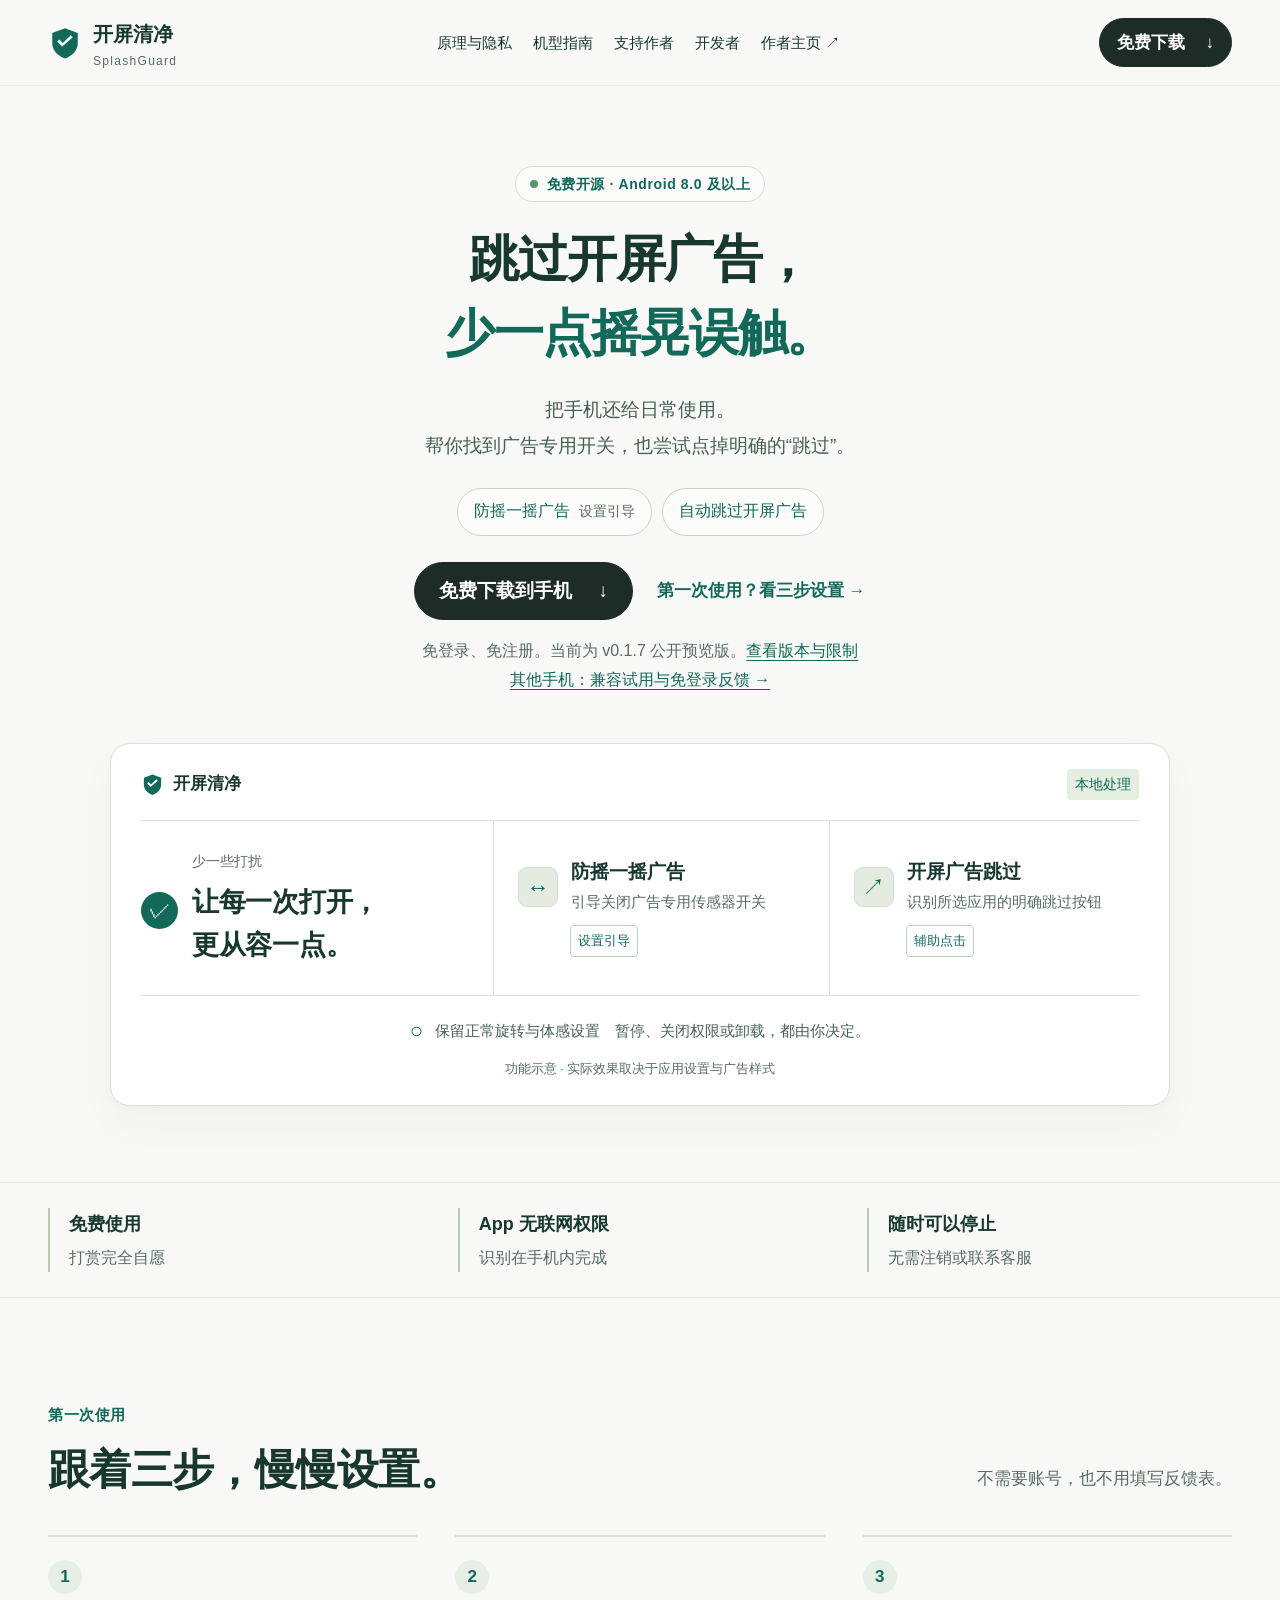
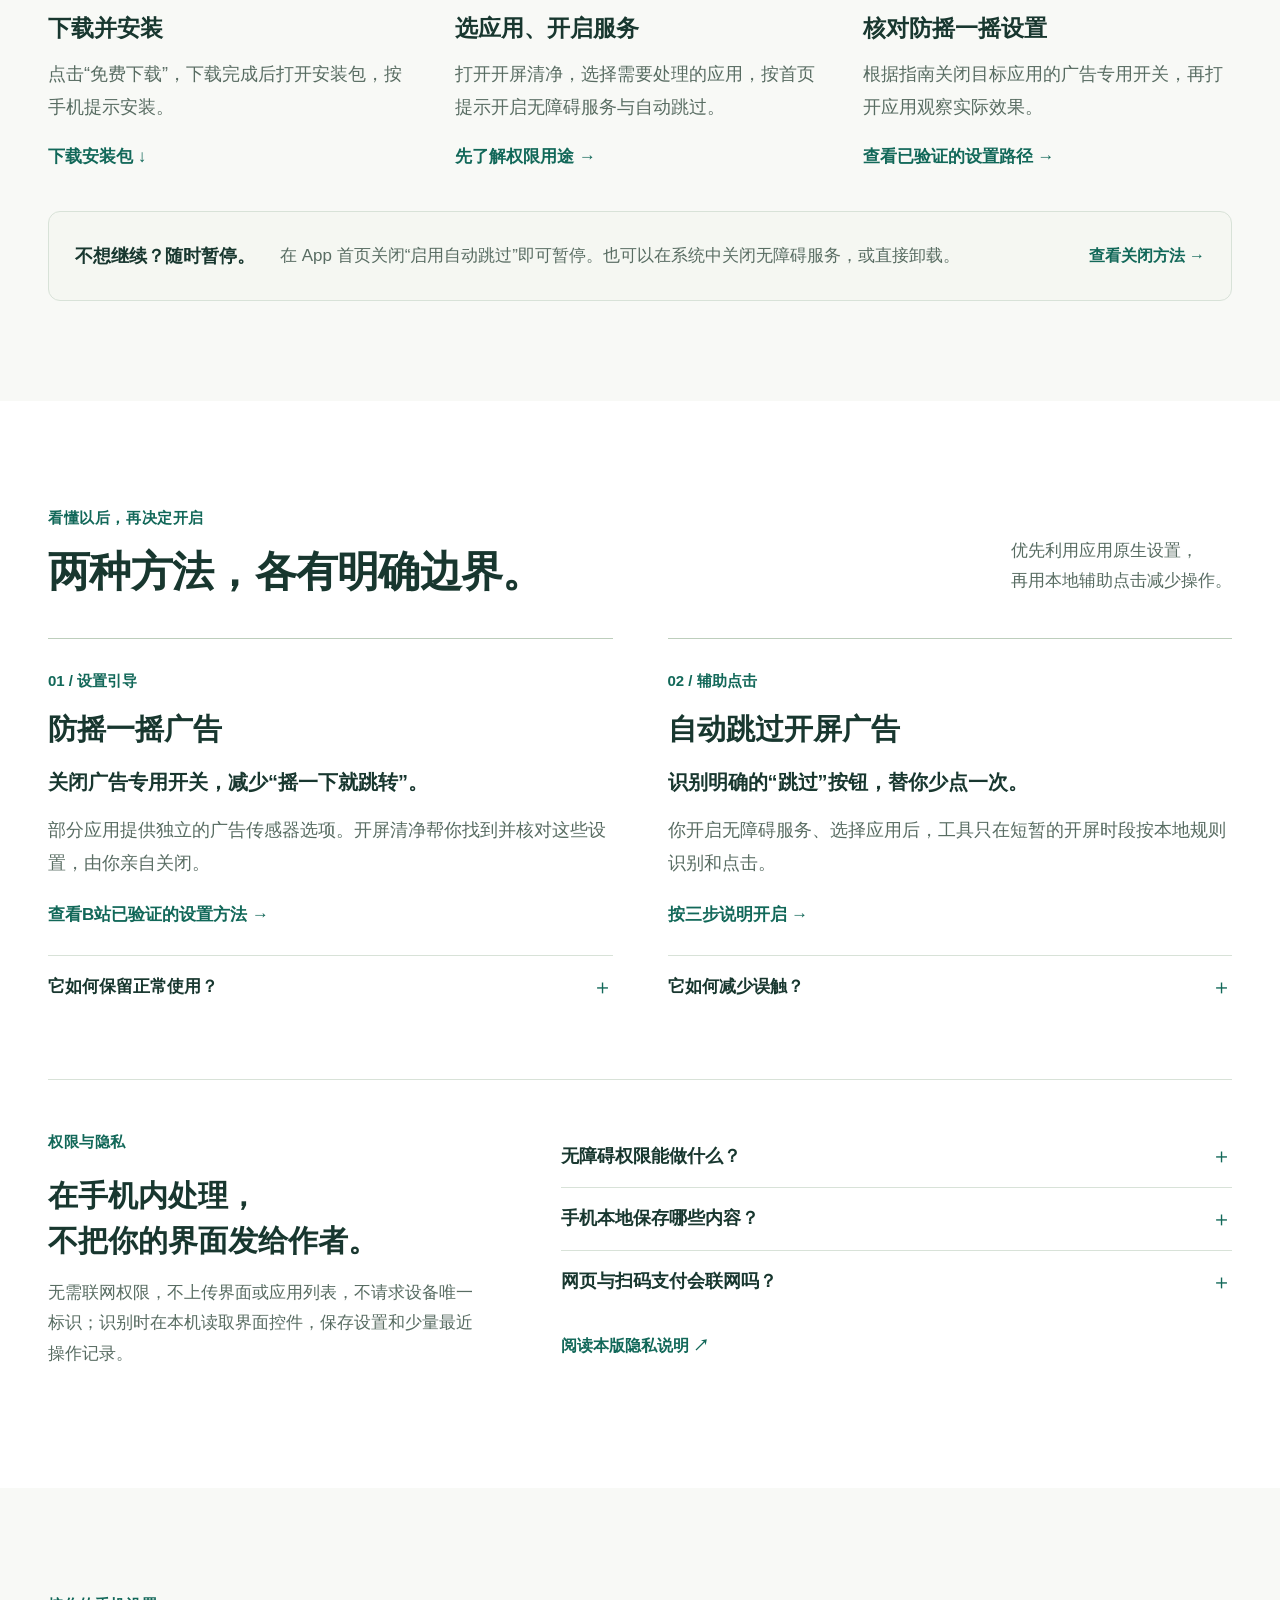
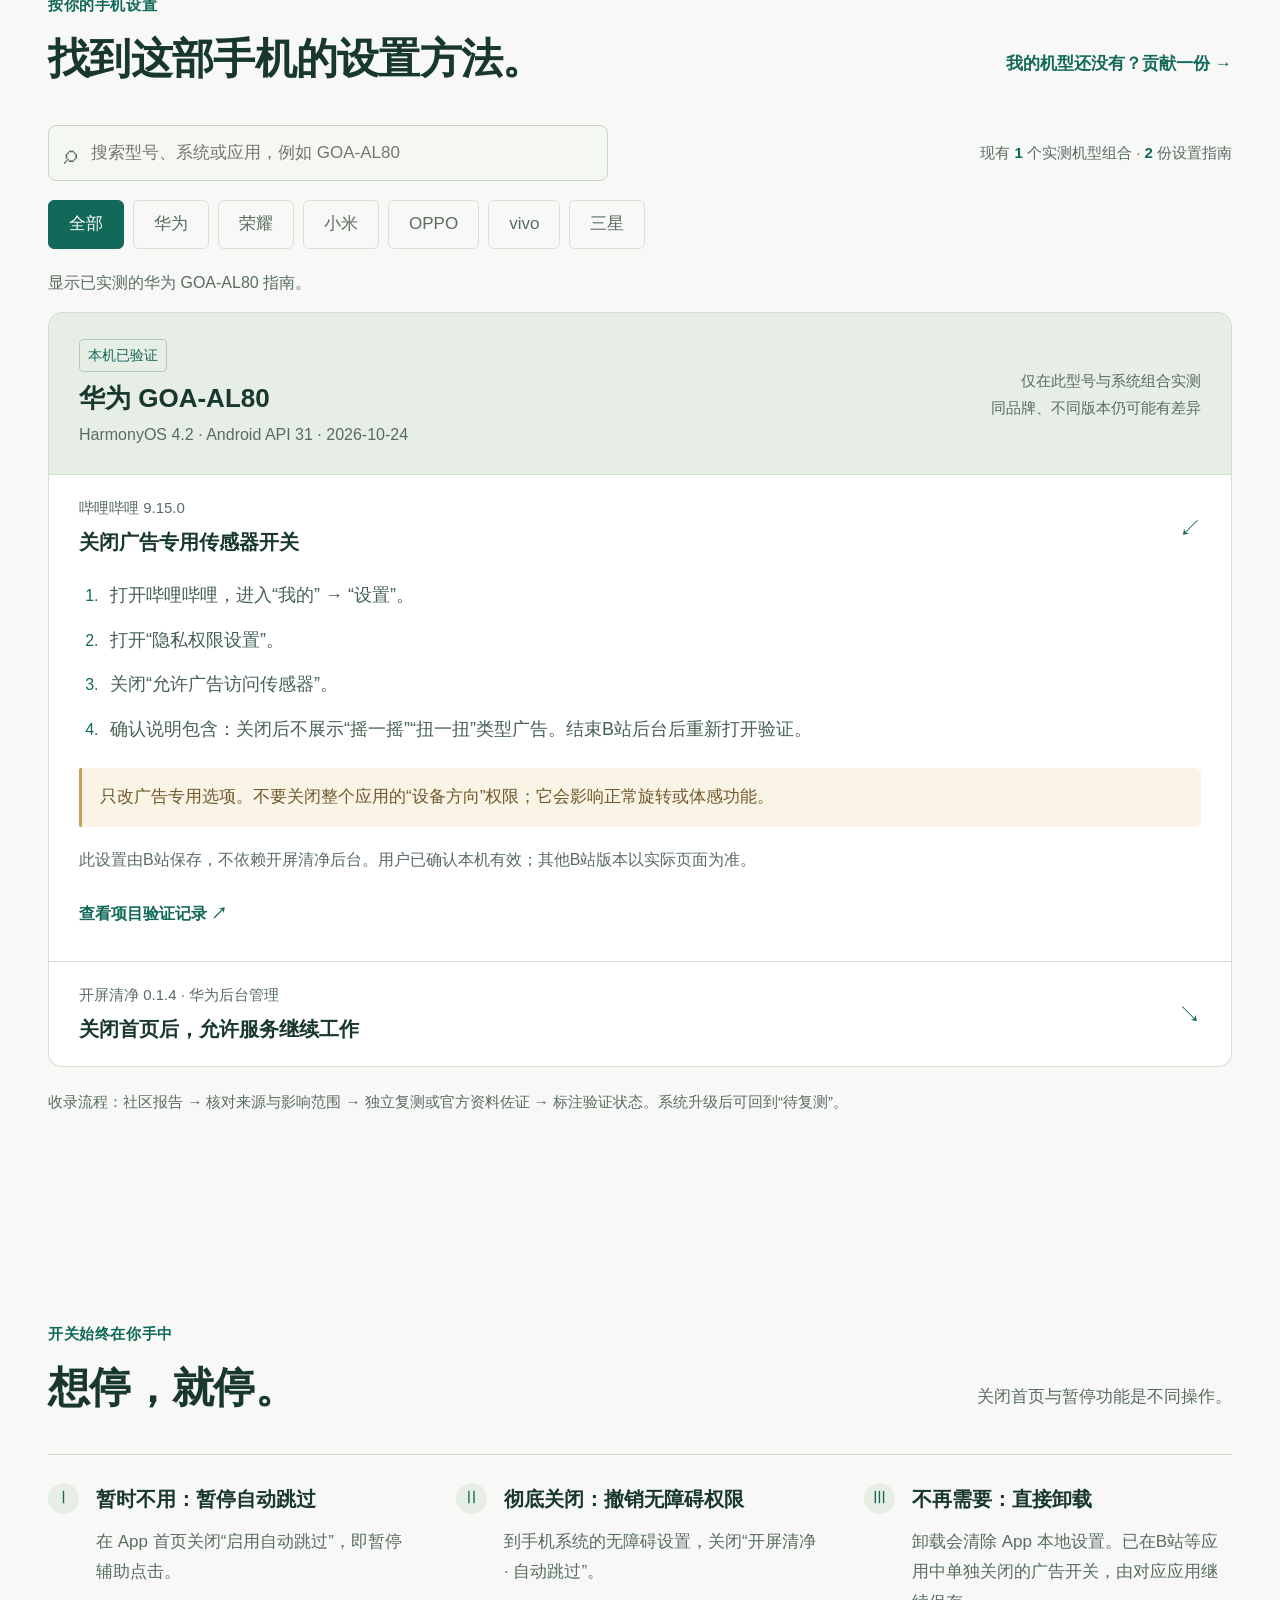
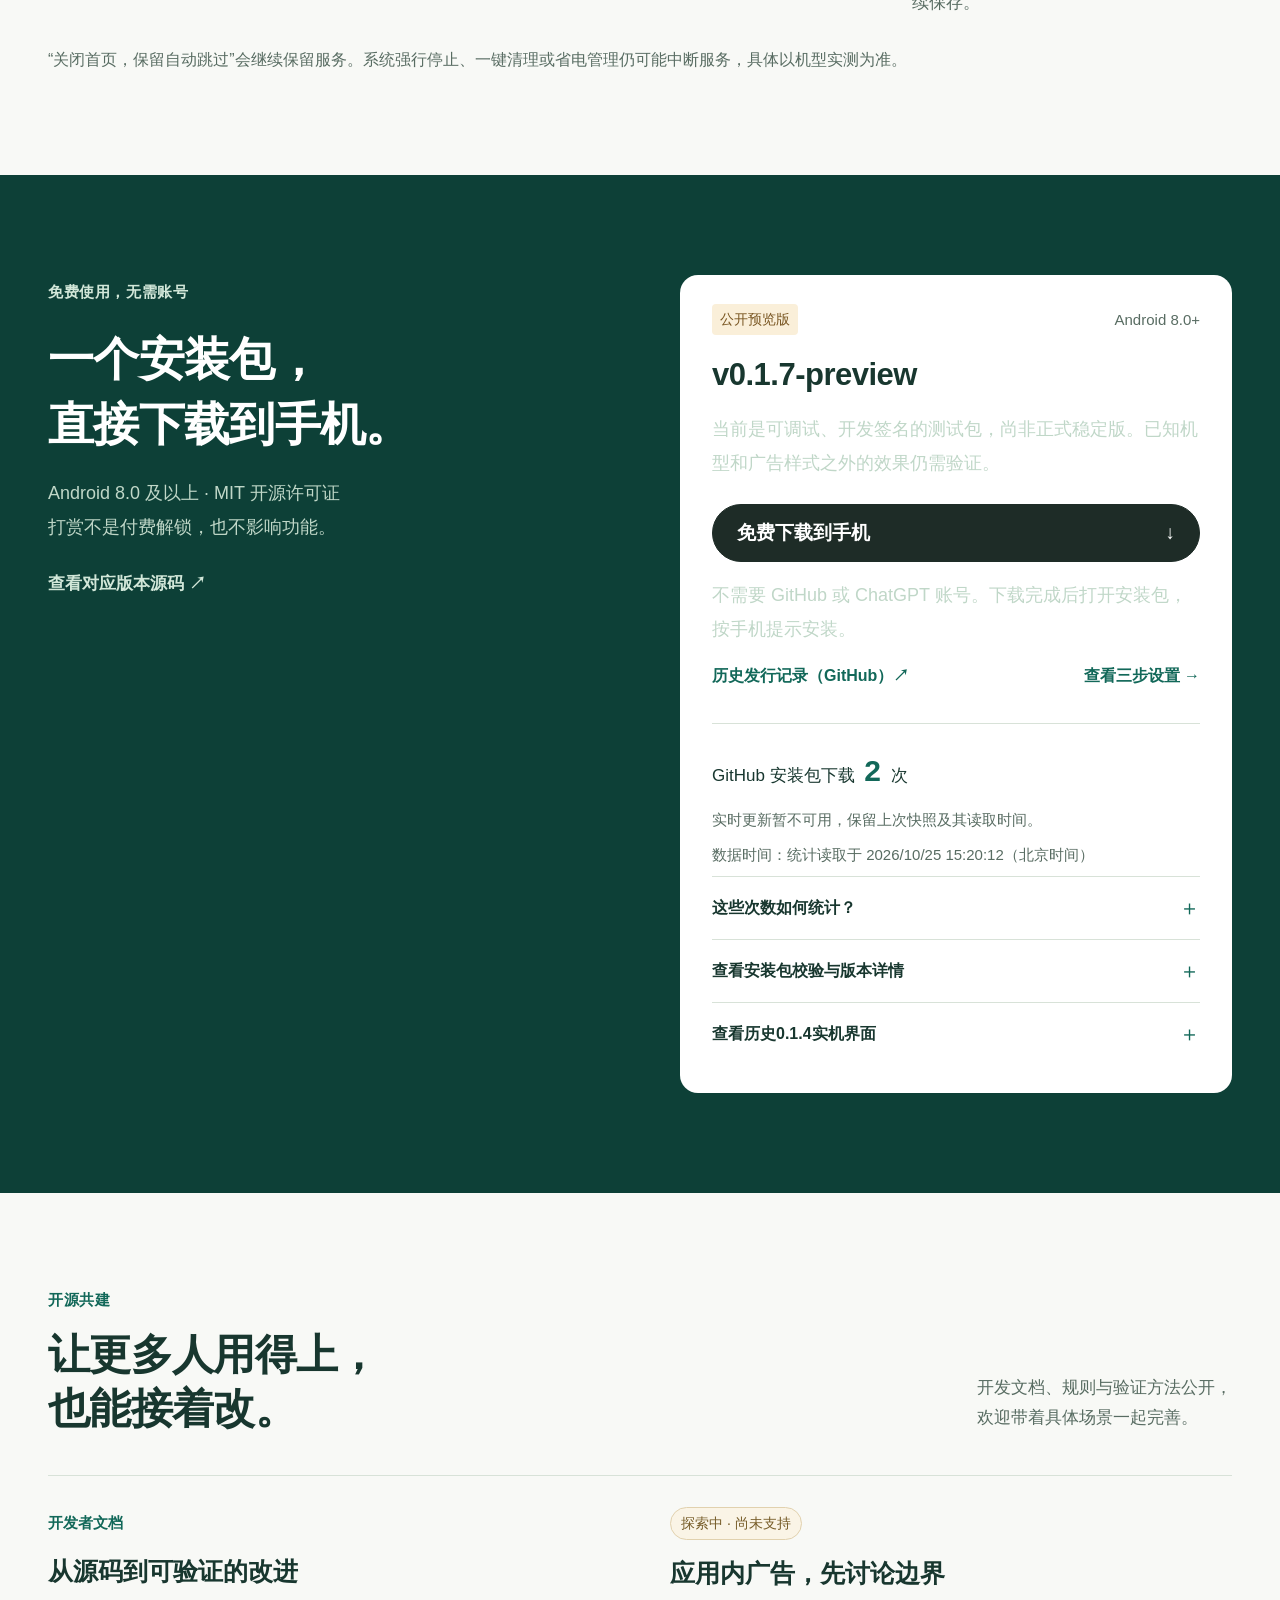
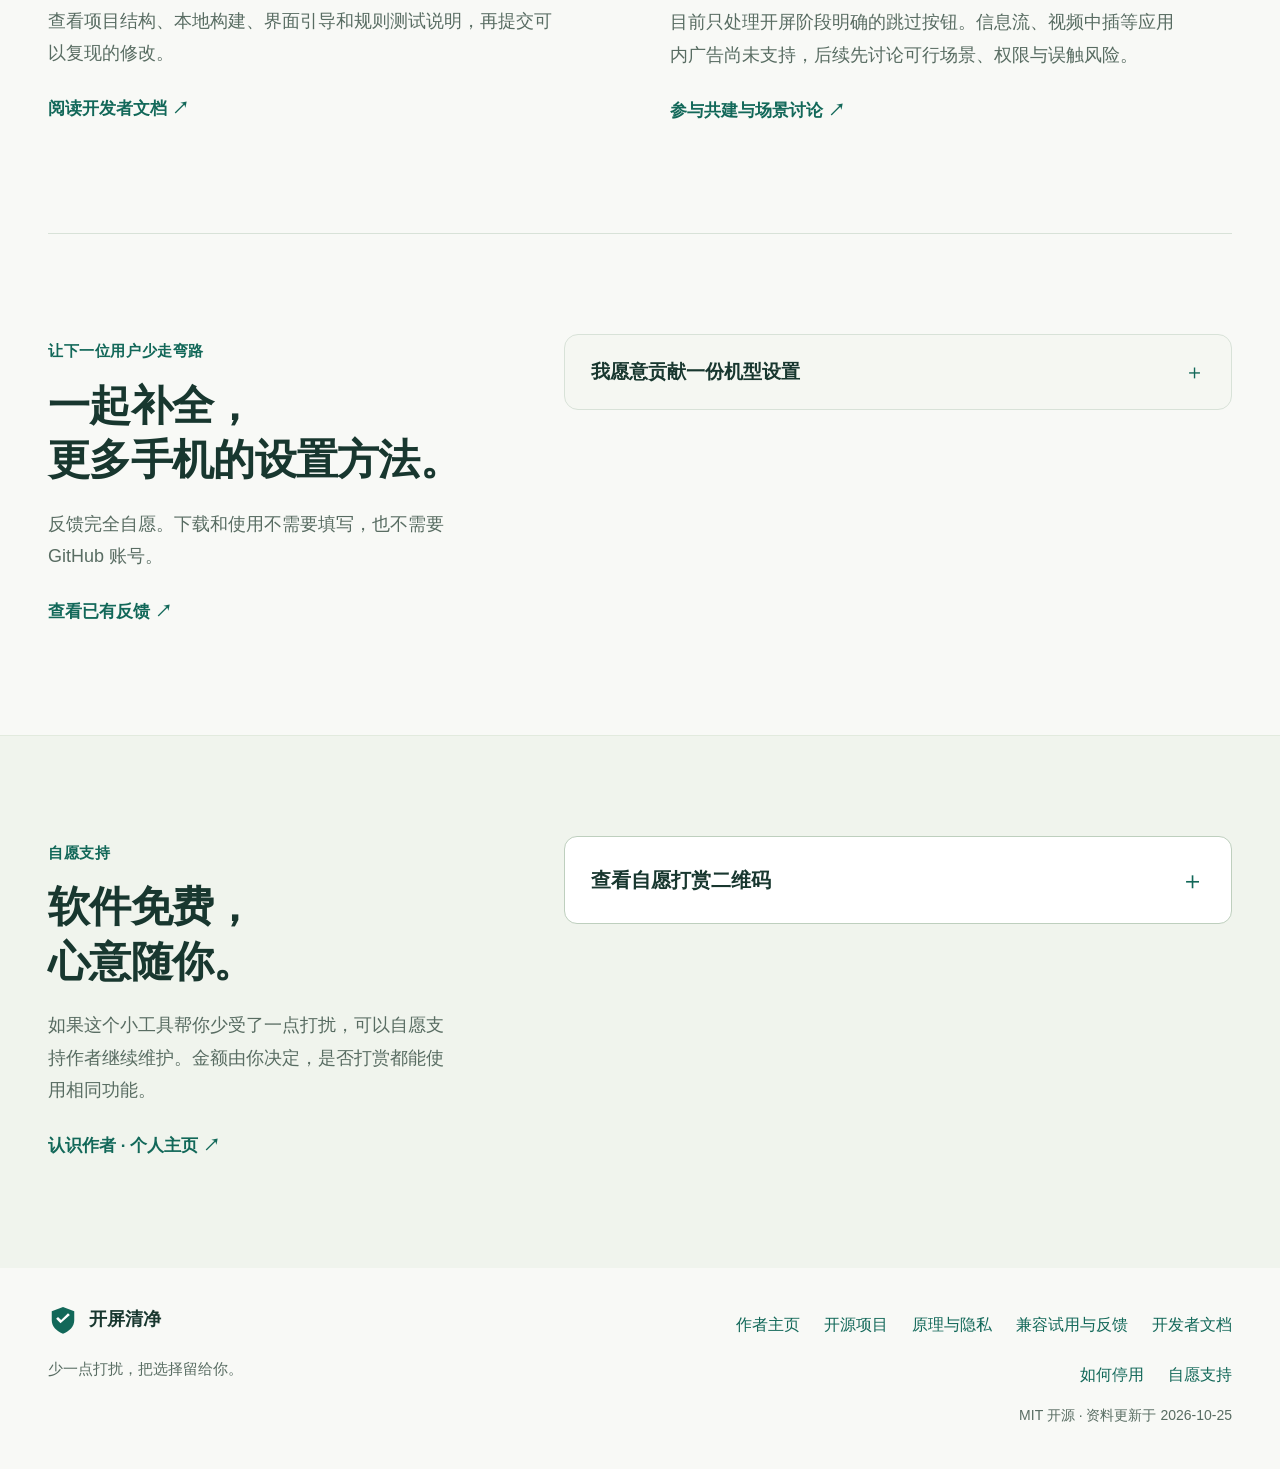
==== commit 753e4f74: "Add optional compatibility preview and no-login local feedback" ====
--- a/splashguard/index.html
+++ b/splashguard/index.html
@@ -30,7 +30,7 @@
         <p class="lead">把手机还给日常使用。<br>帮你找到广告专用开关，也尝试点掉明确的“跳过”。</p>
         <div class="feature-pills" aria-label="两项主要功能"><a href="#shake">防摇一摇广告 <small>设置引导</small></a><a href="#skip">自动跳过开屏广告</a></div>
         <div class="actions"><a class="button" href="downloads/SplashGuard-0.1.7-preview.apk" download>免费下载到手机 <span aria-hidden="true">↓</span></a><a class="text-link" href="#start">第一次使用？看三步设置 →</a></div>
-        <p class="download-simple-note">免登录、免注册。当前为 v0.1.7 公开预览版。<a href="#download">查看版本与限制</a></p>
+        <p class="download-simple-note">免登录、免注册。当前为 v0.1.7 公开预览版。<a href="#download">查看版本与限制</a><br><a href="testing/">其他手机：兼容试用与免登录反馈 →</a></p>
       </div>
       <aside class="hero-panel" aria-label="功能作用示意">
         <div class="panel-top"><span><img src="assets/shield.svg" width="23" height="23" alt="">开屏清净</span><span class="local-badge">本地处理</span></div>
@@ -90,7 +90,7 @@
 
     <section id="support" class="section support-section"><div class="wrap support-layout"><div><span class="eyebrow">自愿支持</span><h2>软件免费，<br>心意随你。</h2><p>如果这个小工具帮你少受了一点打扰，可以自愿支持作者继续维护。金额由你决定，是否打赏都能使用相同功能。</p><a class="text-link" href="../">认识作者 · 个人主页 ↗</a></div><details class="support-details"><summary><span>查看自愿打赏二维码</span><span aria-hidden="true">＋</span></summary><div class="support-body"><p>请在支付 App 中核对收款方，金额自行填写，付款由你本人确认。</p><div class="qr-grid"><figure><h3>微信支付</h3><img src="assets/support-wechat.png" width="640" height="640" loading="lazy" alt="作者微信收款二维码"><figcaption><a href="assets/support-wechat.png" download="开屏清净-微信收款码.png">保存微信二维码 ↓</a></figcaption></figure><figure><h3>支付宝</h3><img src="assets/support-alipay.png" width="640" height="640" loading="lazy" alt="作者支付宝收款二维码"><figcaption><a href="assets/support-alipay.png" download="开屏清净-支付宝收款码.png">保存支付宝二维码 ↓</a></figcaption></figure></div><p class="subtle">使用同一部手机时，可长按图片保存，再在对应支付 App 中从相册识别二维码。本站不记录付款信息，也不自动打开支付或提交付款。</p></div></details></div></section>
   </main>
-  <footer class="footer wrap"><div><a class="brand" href="#main"><img src="assets/shield.svg" width="30" height="30" alt=""><span>开屏清净</span></a><p>少一点打扰，把选择留给你。</p></div><div class="footer-links"><a href="../">作者主页</a><a href="https://github.com/zhengxiuyuanustc-cmd/SplashGuard" target="_blank" rel="noopener noreferrer">开源项目</a><a href="#how">原理与隐私</a><a href="#developers">开发者文档</a><a href="#control">如何停用</a><a href="#support">自愿支持</a><small>MIT 开源 · 资料更新于 2026-10-25</small></div></footer>
+  <footer class="footer wrap"><div><a class="brand" href="#main"><img src="assets/shield.svg" width="30" height="30" alt=""><span>开屏清净</span></a><p>少一点打扰，把选择留给你。</p></div><div class="footer-links"><a href="../">作者主页</a><a href="https://github.com/zhengxiuyuanustc-cmd/SplashGuard" target="_blank" rel="noopener noreferrer">开源项目</a><a href="#how">原理与隐私</a><a href="testing/">兼容试用与反馈</a><a href="#developers">开发者文档</a><a href="#control">如何停用</a><a href="#support">自愿支持</a><small>MIT 开源 · 资料更新于 2026-10-25</small></div></footer>
   <div id="toast" class="toast" role="status" aria-live="polite"></div>
 </body>
 </html>
